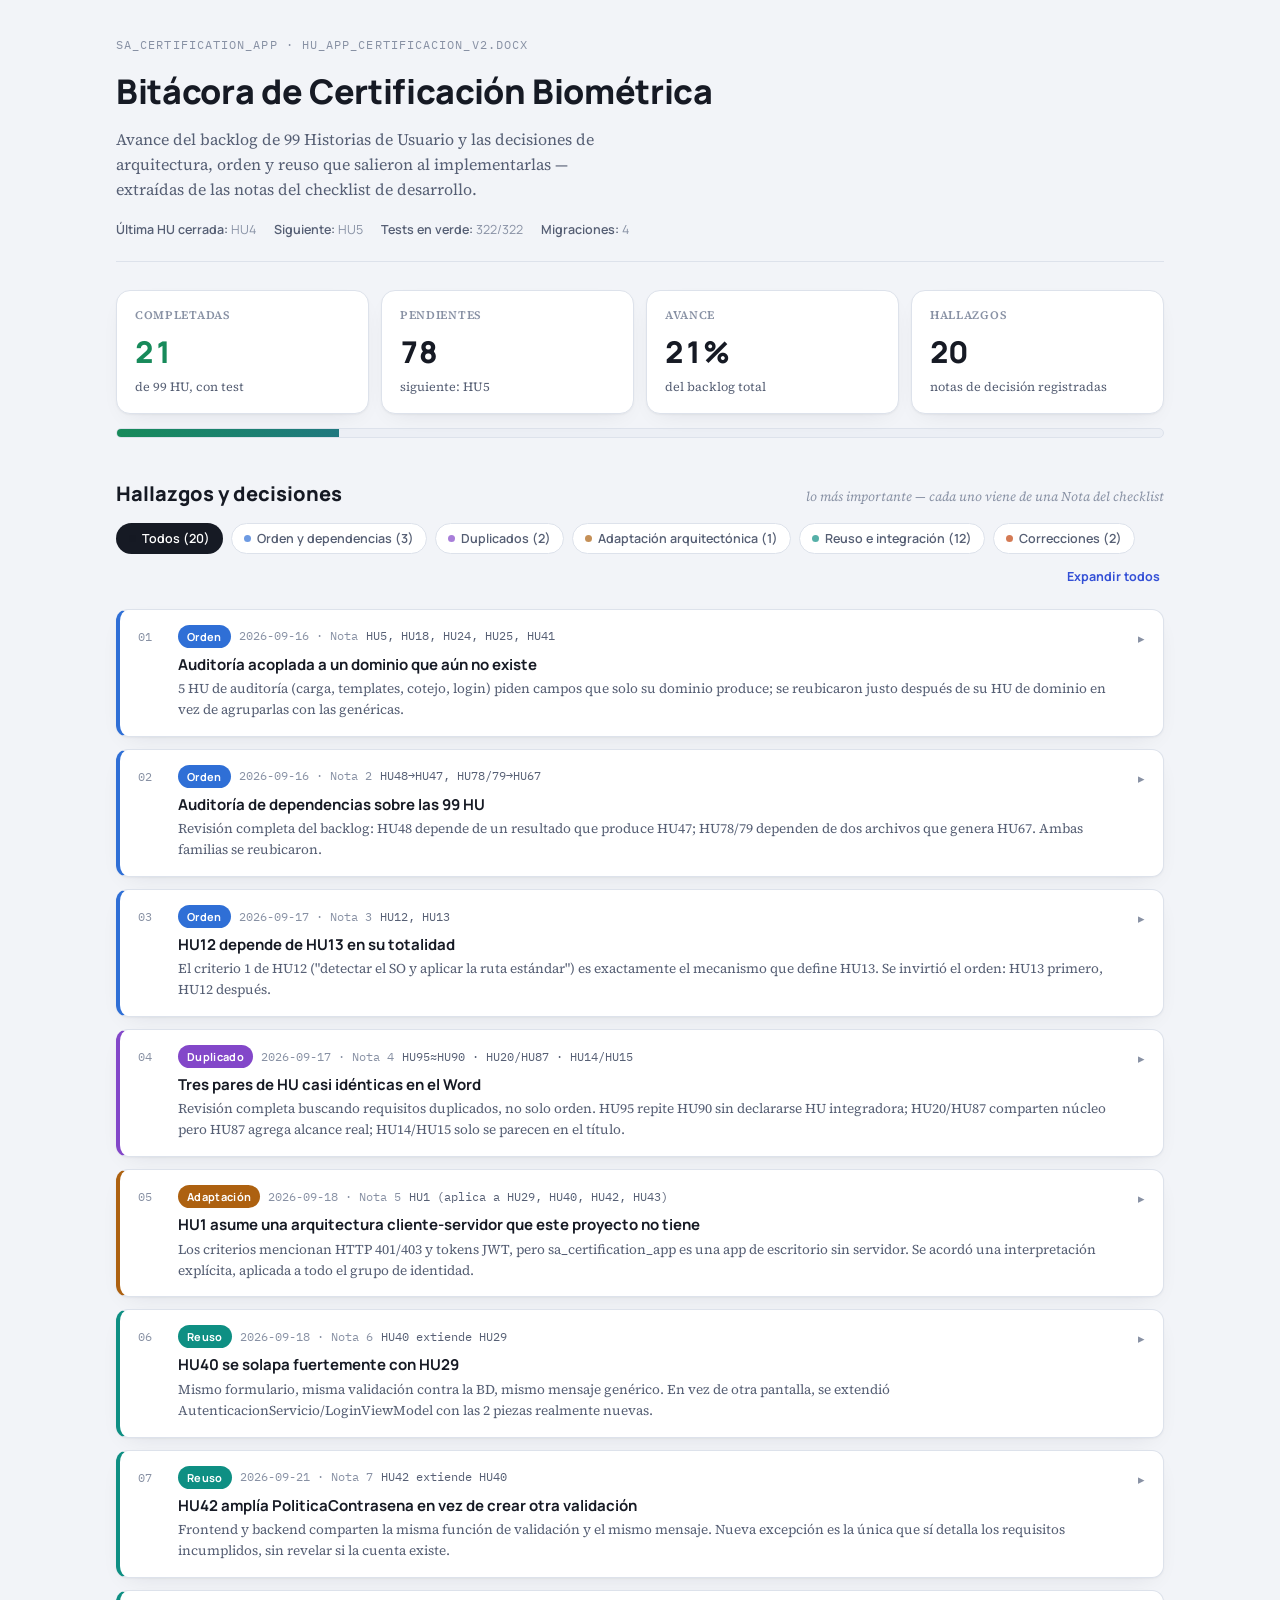
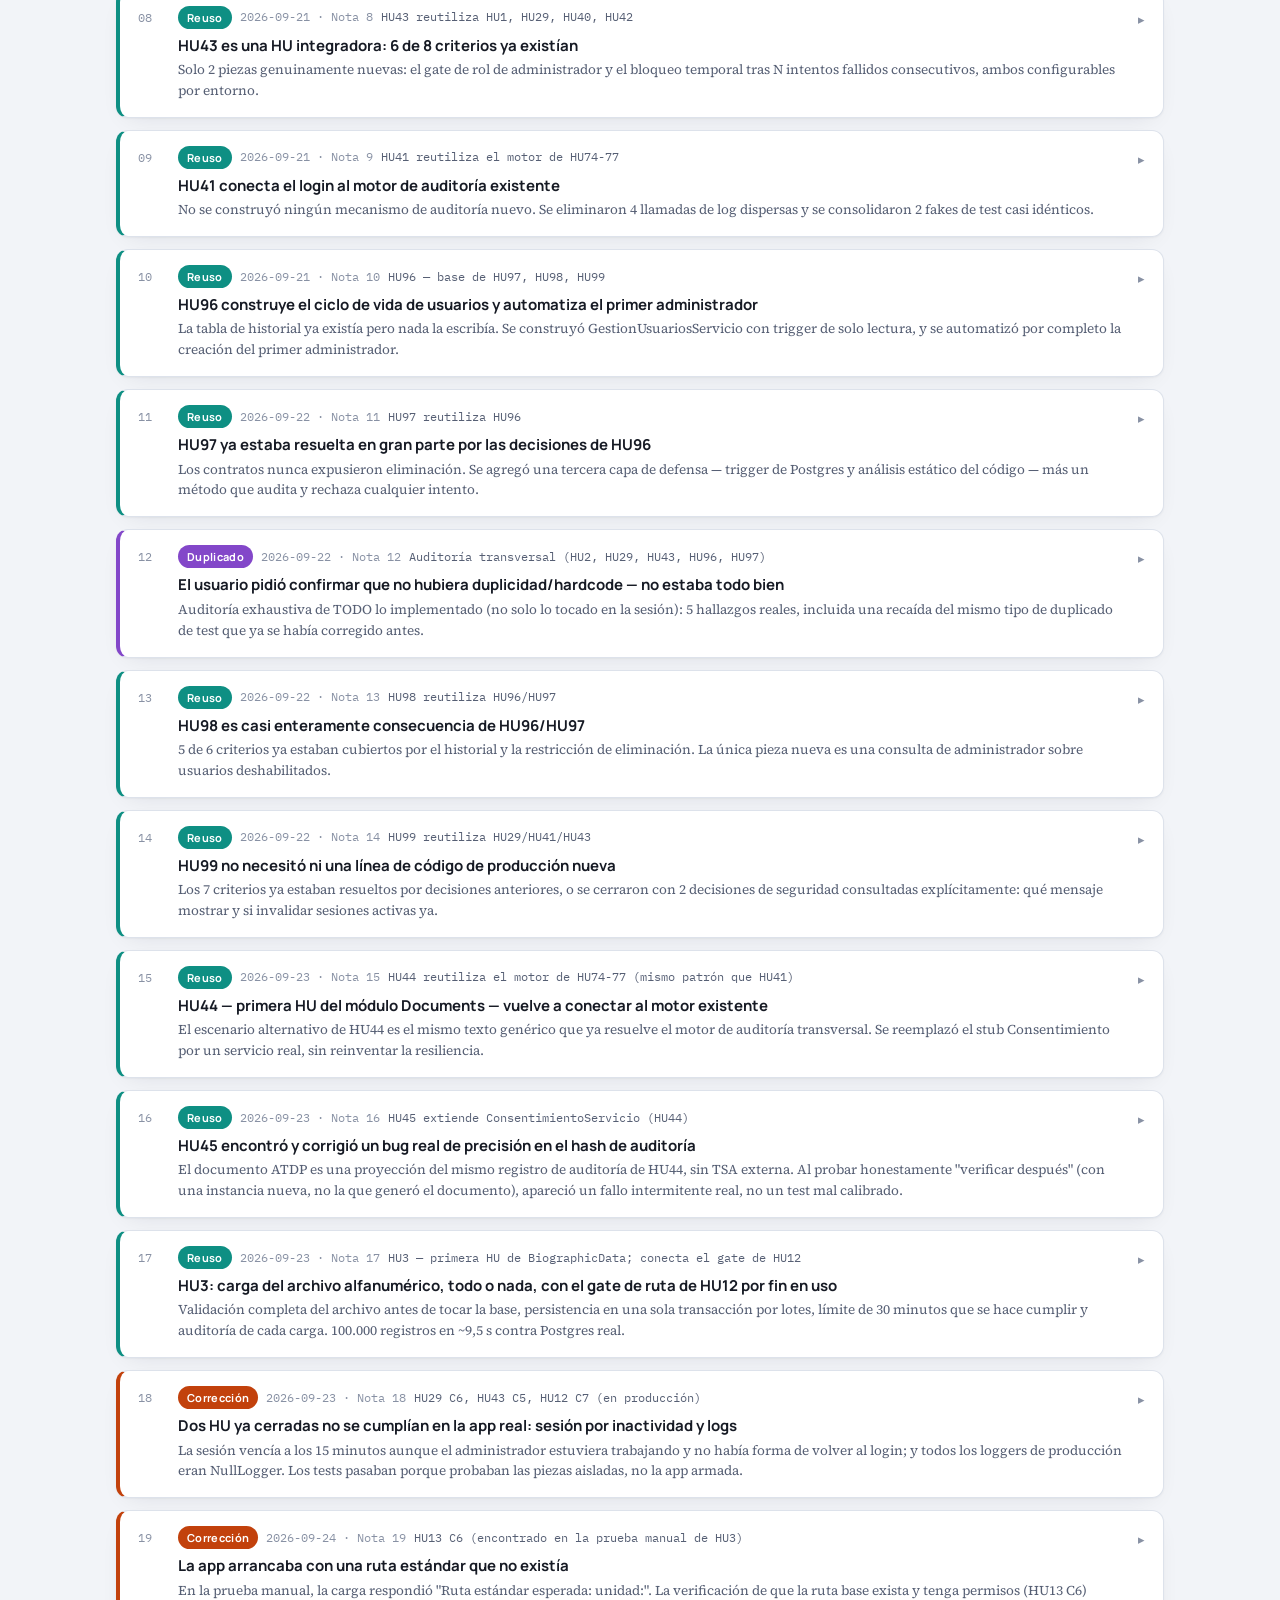
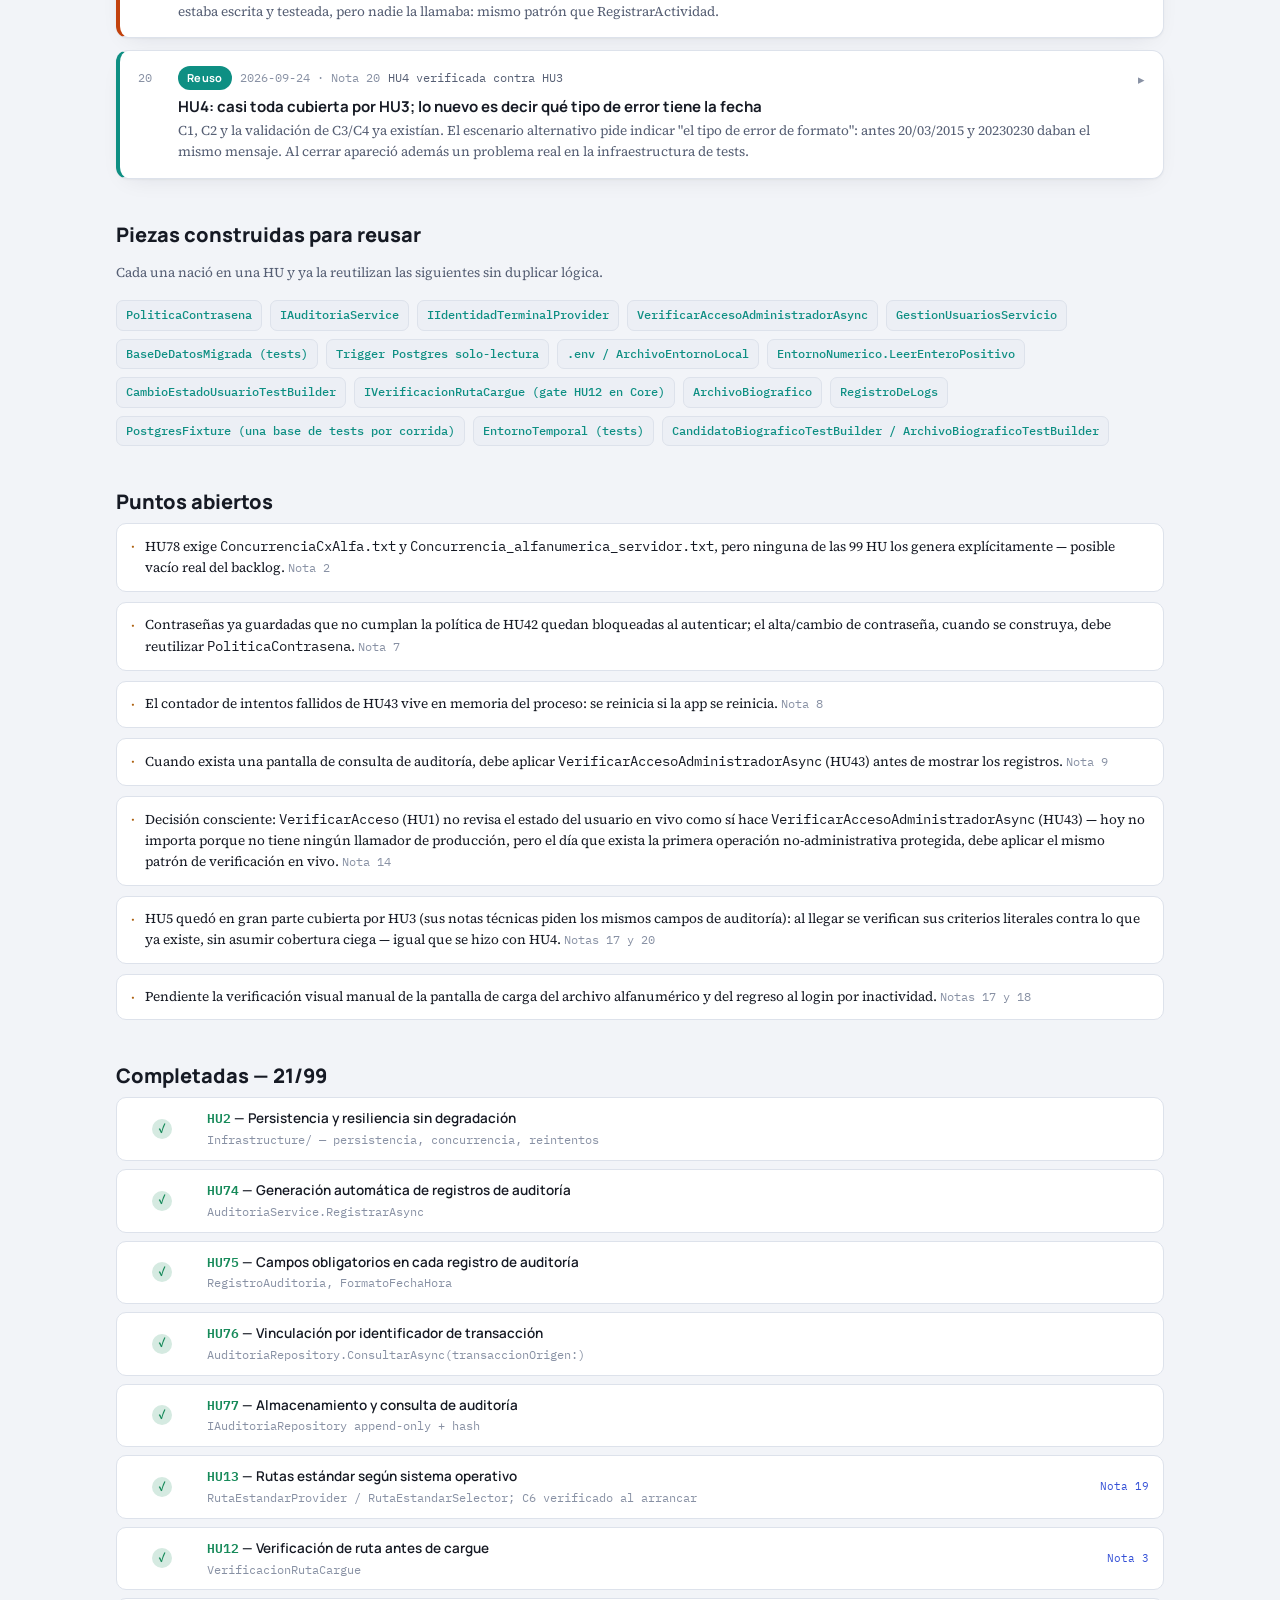
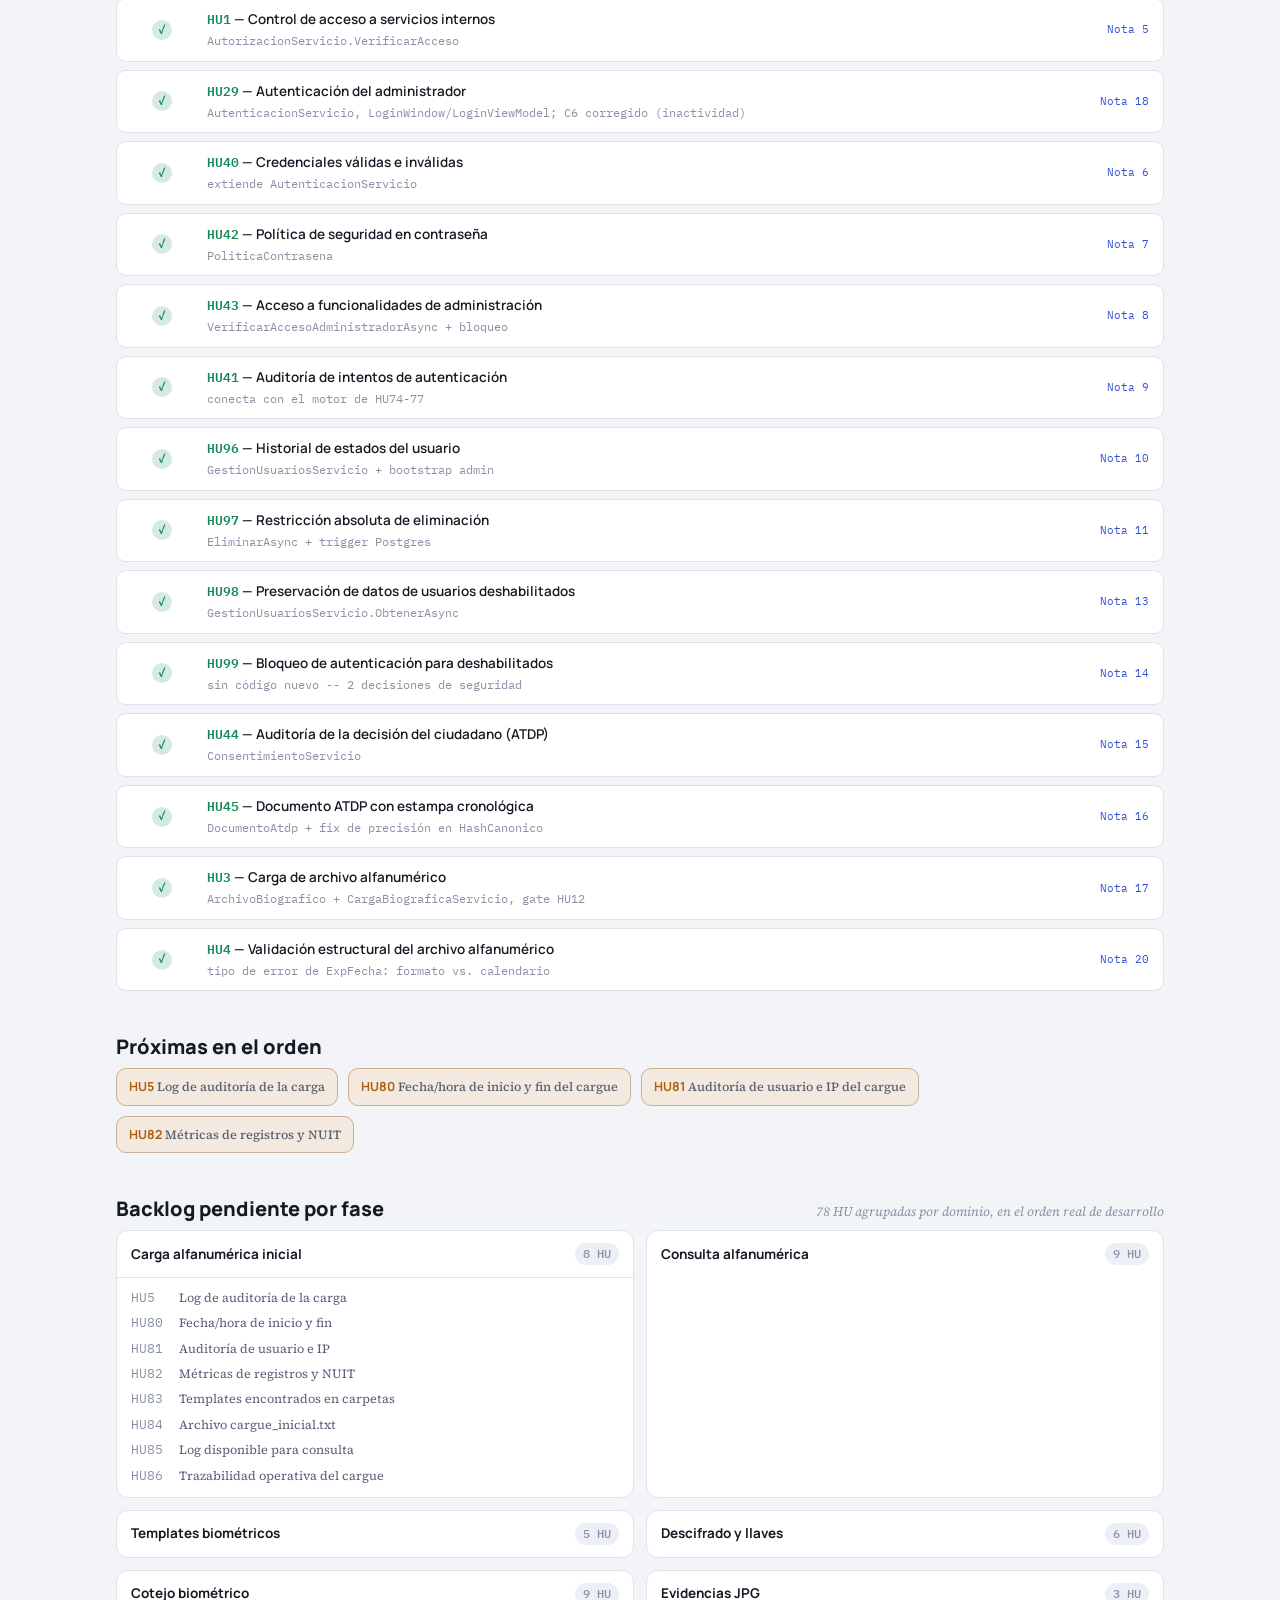
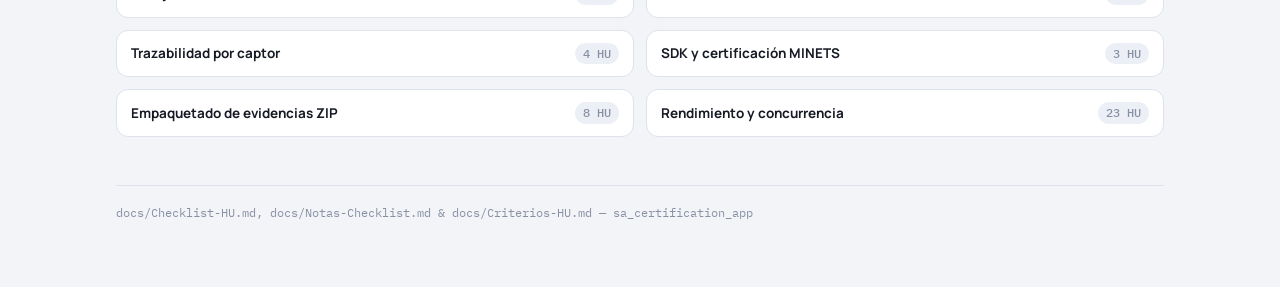
==== index.html @ 7c6e1507 "Feat: actualizar estadísticas y secciones de la Bitácora de Certificación con nuevos datos de avance" ====
<!doctype html>
<html lang="es">
<head>
<meta charset="utf-8">
<meta name="viewport" content="width=device-width, initial-scale=1">
<title>Bitácora de Certificación</title>
<link rel="preconnect" href="https://fonts.googleapis.com">
<link rel="preconnect" href="https://fonts.gstatic.com" crossorigin>
<link href="https://fonts.googleapis.com/css2?family=Manrope:wght@500;600;700;800&family=Source+Serif+4:opsz,wght@8..60,400;8..60,600&family=IBM+Plex+Mono:wght@400;500;600&display=swap" rel="stylesheet">
<link rel="stylesheet" href="styles.css">
</head>
<body>

<header class="top">
  <div class="eyebrow">sa_certification_app · HU_App_Certificacion_V2.docx</div>
  <h1>Bitácora de Certificación Biométrica</h1>
  <p class="lede">Avance del backlog de 99 Historias de Usuario y las decisiones de arquitectura, orden y reuso que salieron al implementarlas — extraídas de las notas del checklist de desarrollo.</p>
  <div class="meta-bar">
    <span><b>Última HU cerrada:</b> HU4</span>
    <span><b>Siguiente:</b> HU5</span>
    <span><b>Tests en verde:</b> 322/322</span>
    <span><b>Migraciones:</b> 4</span>
  </div>
</header>

<section aria-label="Resumen de avance">
  <div class="stats">
    <div class="stat accent">
      <div class="stat-label">Completadas</div>
      <div class="stat-value">21</div>
      <div class="stat-sub">de 99 HU, con test</div>
    </div>
    <div class="stat">
      <div class="stat-label">Pendientes</div>
      <div class="stat-value">78</div>
      <div class="stat-sub">siguiente: HU5</div>
    </div>
    <div class="stat">
      <div class="stat-label">Avance</div>
      <div class="stat-value">21%</div>
      <div class="stat-sub">del backlog total</div>
    </div>
    <div class="stat">
      <div class="stat-label">Hallazgos</div>
      <div class="stat-value">20</div>
      <div class="stat-sub">notas de decisión registradas</div>
    </div>
  </div>
  <div class="progress-track" role="img" aria-label="21 de 99 historias completadas">
    <div class="progress-fill" style="width: 21.2%"></div>
  </div>
</section>

<section aria-label="Hallazgos">
  <div class="section-head">
    <h2>Hallazgos y decisiones</h2>
    <span class="section-note">lo más importante — cada uno viene de una Nota del checklist</span>
  </div>

  <div class="toolbar" id="toolbar">
    <button class="chip" data-cat="all" data-active="true"><span class="dot" style="color:var(--ink)"></span>Todos (20)</button>
    <button class="chip" data-cat="orden"><span class="dot" style="color:var(--cat-orden)"></span>Orden y dependencias (3)</button>
    <button class="chip" data-cat="dup"><span class="dot" style="color:var(--cat-dup)"></span>Duplicados (2)</button>
    <button class="chip" data-cat="adapt"><span class="dot" style="color:var(--cat-adapt)"></span>Adaptación arquitectónica (1)</button>
    <button class="chip" data-cat="reuso"><span class="dot" style="color:var(--cat-reuso)"></span>Reuso e integración (12)</button>
    <button class="chip" data-cat="fix"><span class="dot" style="color:var(--cat-fix)"></span>Correcciones (2)</button>
    <button class="toolbar-btn" id="toggleAll">Expandir todos</button>
  </div>

  <div id="findings"></div>
</section>

<section aria-label="Piezas reutilizables">
  <div class="section-head"><h2>Piezas construidas para reusar</h2></div>
  <p class="section-note" style="font-style:normal; color:var(--ink-soft); font-family:var(--font-body); font-size:13.5px;">Cada una nació en una HU y ya la reutilizan las siguientes sin duplicar lógica.</p>
  <div class="reuse-strip">
    <span class="code">PoliticaContrasena</span>
    <span class="code">IAuditoriaService</span>
    <span class="code">IIdentidadTerminalProvider</span>
    <span class="code">VerificarAccesoAdministradorAsync</span>
    <span class="code">GestionUsuariosServicio</span>
    <span class="code">BaseDeDatosMigrada (tests)</span>
    <span class="code">Trigger Postgres solo-lectura</span>
    <span class="code">.env / ArchivoEntornoLocal</span>
    <span class="code">EntornoNumerico.LeerEnteroPositivo</span>
    <span class="code">CambioEstadoUsuarioTestBuilder</span>
    <span class="code">IVerificacionRutaCargue (gate HU12 en Core)</span>
    <span class="code">ArchivoBiografico</span>
    <span class="code">RegistroDeLogs</span>
    <span class="code">PostgresFixture (una base de tests por corrida)</span>
    <span class="code">EntornoTemporal (tests)</span>
    <span class="code">CandidatoBiograficoTestBuilder / ArchivoBiograficoTestBuilder</span>
  </div>
</section>

<section aria-label="Puntos abiertos">
  <div class="section-head"><h2>Puntos abiertos</h2></div>
  <div class="open-list">
    <div class="open-item"><span class="mark">·</span><div>HU78 exige <code class="mono">ConcurrenciaCxAlfa.txt</code> y <code class="mono">Concurrencia_alfanumerica_servidor.txt</code>, pero ninguna de las 99 HU los genera explícitamente — posible vacío real del backlog. <span class="src">Nota 2</span></div></div>
    <div class="open-item"><span class="mark">·</span><div>Contraseñas ya guardadas que no cumplan la política de HU42 quedan bloqueadas al autenticar; el alta/cambio de contraseña, cuando se construya, debe reutilizar <code class="mono">PoliticaContrasena</code>. <span class="src">Nota 7</span></div></div>
    <div class="open-item"><span class="mark">·</span><div>El contador de intentos fallidos de HU43 vive en memoria del proceso: se reinicia si la app se reinicia. <span class="src">Nota 8</span></div></div>
    <div class="open-item"><span class="mark">·</span><div>Cuando exista una pantalla de consulta de auditoría, debe aplicar <code class="mono">VerificarAccesoAdministradorAsync</code> (HU43) antes de mostrar los registros. <span class="src">Nota 9</span></div></div>
    <div class="open-item"><span class="mark">·</span><div>Decisión consciente: <code class="mono">VerificarAcceso</code> (HU1) no revisa el estado del usuario en vivo como sí hace <code class="mono">VerificarAccesoAdministradorAsync</code> (HU43) — hoy no importa porque no tiene ningún llamador de producción, pero el día que exista la primera operación no-administrativa protegida, debe aplicar el mismo patrón de verificación en vivo. <span class="src">Nota 14</span></div></div>
    <div class="open-item"><span class="mark">·</span><div>HU5 quedó en gran parte cubierta por HU3 (sus notas técnicas piden los mismos campos de auditoría): al llegar se verifican sus criterios literales contra lo que ya existe, sin asumir cobertura ciega — igual que se hizo con HU4. <span class="src">Notas 17 y 20</span></div></div>
    <div class="open-item"><span class="mark">·</span><div>Pendiente la verificación visual manual de la pantalla de carga del archivo alfanumérico y del regreso al login por inactividad. <span class="src">Notas 17 y 18</span></div></div>
  </div>
</section>

<section aria-label="Checklist completado">
  <div class="section-head"><h2>Completadas — 21/99</h2></div>
  <div class="done-list" id="doneList"></div>
</section>

<section aria-label="Próximas HU">
  <div class="section-head"><h2>Próximas en el orden</h2></div>
  <div class="nextup">
    <span class="pill">HU5 <span>Log de auditoría de la carga</span></span>
    <span class="pill">HU80 <span>Fecha/hora de inicio y fin del cargue</span></span>
    <span class="pill">HU81 <span>Auditoría de usuario e IP del cargue</span></span>
    <span class="pill">HU82 <span>Métricas de registros y NUIT</span></span>
  </div>
</section>

<section aria-label="Backlog pendiente por fase">
  <div class="section-head">
    <h2>Backlog pendiente por fase</h2>
    <span class="section-note">78 HU agrupadas por dominio, en el orden real de desarrollo</span>
  </div>
  <div class="backlog-grid" id="backlog"></div>
</section>

<footer>docs/Checklist-HU.md, docs/Notas-Checklist.md &amp; docs/Criterios-HU.md — sa_certification_app</footer>

<script src="app.js"></script>
</body>
</html>
---- styles.css ----
:root {
  --bg: #f2f4f8;
  --surface: #ffffff;
  --surface-2: #eceff5;
  --border: #dde2eb;
  --ink: #161a24;
  --ink-soft: #565f74;
  --ink-faint: #8891a4;
  --accent: #3450d6;
  --success: #178a5a;
  --warn: #ad6110;
  --cat-orden: #2f6fd6;
  --cat-dup: #8347c9;
  --cat-adapt: #ad6110;
  --cat-reuso: #0e8f83;
  --cat-fix: #c2410c;
  --shadow: 0 1px 2px rgba(20, 24, 38, 0.04), 0 8px 24px -12px rgba(20, 24, 38, 0.12);
  --font-display: "Manrope", system-ui, sans-serif;
  --font-body: "Source Serif 4", Georgia, serif;
  --font-mono: "IBM Plex Mono", ui-monospace, "Cascadia Mono", monospace;
}

@media (prefers-color-scheme: dark) {
  :root:not([data-theme="light"]) {
    --bg: #12151d;
    --surface: #181c27;
    --surface-2: #1f2432;
    --border: #2b3142;
    --ink: #eaecf4;
    --ink-soft: #a7afc4;
    --ink-faint: #707a92;
    --accent: #8299ff;
    --success: #3fcf8e;
    --warn: #eaa855;
    --cat-orden: #7ea3ff;
    --cat-dup: #bd94f2;
    --cat-adapt: #eaa855;
    --cat-reuso: #3fd0c4;
    --cat-fix: #fb923c;
    --shadow: 0 1px 2px rgba(0, 0, 0, 0.3), 0 8px 28px -12px rgba(0, 0, 0, 0.55);
  }
}

:root[data-theme="dark"] {
  --bg: #12151d;
  --surface: #181c27;
  --surface-2: #1f2432;
  --border: #2b3142;
  --ink: #eaecf4;
  --ink-soft: #a7afc4;
  --ink-faint: #707a92;
  --accent: #8299ff;
  --success: #3fcf8e;
  --warn: #eaa855;
  --cat-orden: #7ea3ff;
  --cat-dup: #bd94f2;
  --cat-adapt: #eaa855;
  --cat-reuso: #3fd0c4;
  --cat-fix: #fb923c;
  --shadow: 0 1px 2px rgba(0, 0, 0, 0.3), 0 8px 28px -12px rgba(0, 0, 0, 0.55);
}

* { box-sizing: border-box; }
body {
  background: var(--bg);
  color: var(--ink);
  font-family: var(--font-body);
  font-size: 15px;
  line-height: 1.55;
  padding: 0 16px 64px;
  max-width: 1080px;
  margin: 0 auto;
}
h1, h2, h3, .stat-value, .chip, button, .badge, .code, .pill, .toolbar, .meta-bar {
  font-family: var(--font-display);
}
code, .code, .mono { font-family: var(--font-mono); }
h1, h2, h3 { text-wrap: balance; margin: 0; }
a { color: var(--accent); }
::selection { background: color-mix(in srgb, var(--accent) 30%, transparent); }

/* ---------- Header ---------- */
header.top {
  padding: 36px 0 22px;
  border-bottom: 1px solid var(--border);
  margin-bottom: 28px;
}
.eyebrow {
  font-family: var(--font-mono);
  font-size: 12px;
  letter-spacing: 0.09em;
  text-transform: uppercase;
  color: var(--ink-faint);
  margin-bottom: 10px;
}
h1 {
  font-size: clamp(26px, 4.5vw, 34px);
  font-weight: 800;
  letter-spacing: -0.01em;
}
.lede {
  font-family: var(--font-body);
  color: var(--ink-soft);
  font-size: 16px;
  max-width: 62ch;
  margin-top: 10px;
}
.meta-bar {
  display: flex;
  flex-wrap: wrap;
  gap: 6px 18px;
  margin-top: 18px;
  font-size: 12.5px;
  color: var(--ink-faint);
}
.meta-bar b { color: var(--ink-soft); font-weight: 600; }

/* ---------- Stat tiles ---------- */
.stats {
  display: grid;
  grid-template-columns: repeat(4, 1fr);
  gap: 12px;
  margin-bottom: 14px;
}
.stat {
  background: var(--surface);
  border: 1px solid var(--border);
  border-radius: 14px;
  padding: 16px 18px;
  box-shadow: var(--shadow);
}
.stat-label {
  font-size: 11.5px;
  letter-spacing: 0.06em;
  text-transform: uppercase;
  color: var(--ink-faint);
  font-weight: 600;
}
.stat-value {
  font-size: 30px;
  font-weight: 800;
  margin-top: 4px;
  font-variant-numeric: tabular-nums;
}
.stat-sub { font-size: 12.5px; color: var(--ink-soft); margin-top: 2px; }
.stat.accent .stat-value { color: var(--success); }

.progress-track {
  display: flex;
  height: 10px;
  border-radius: 999px;
  overflow: hidden;
  background: var(--surface-2);
  border: 1px solid var(--border);
  margin: 4px 0 34px;
}
.progress-fill {
  background: linear-gradient(90deg, var(--success), color-mix(in srgb, var(--success) 70%, var(--accent)));
  height: 100%;
}

/* ---------- Section headers ---------- */
section { margin-bottom: 40px; }
.section-head {
  display: flex;
  align-items: baseline;
  justify-content: space-between;
  gap: 12px;
  flex-wrap: wrap;
  margin-bottom: 6px;
}
h2 { font-size: 20px; font-weight: 800; }
.section-note { color: var(--ink-faint); font-size: 13px; font-family: var(--font-body); font-style: italic; }

/* ---------- Findings ---------- */
.toolbar {
  display: flex;
  flex-wrap: wrap;
  gap: 8px;
  margin: 14px 0 18px;
  align-items: center;
}
.chip {
  border: 1px solid var(--border);
  background: var(--surface);
  color: var(--ink-soft);
  font-size: 12.5px;
  font-weight: 600;
  padding: 6px 12px;
  border-radius: 999px;
  cursor: pointer;
  display: inline-flex;
  align-items: center;
  gap: 6px;
  transition: background 0.12s, color 0.12s, border-color 0.12s;
}
.chip .dot { width: 7px; height: 7px; border-radius: 50%; background: currentColor; opacity: 0.7; }
.chip[data-active="true"] {
  color: var(--surface);
  border-color: transparent;
}
.chip[data-cat="orden"][data-active="true"] { background: var(--cat-orden); }
.chip[data-cat="dup"][data-active="true"] { background: var(--cat-dup); }
.chip[data-cat="adapt"][data-active="true"] { background: var(--cat-adapt); }
.chip[data-cat="reuso"][data-active="true"] { background: var(--cat-reuso); }
.chip[data-cat="fix"][data-active="true"] { background: var(--cat-fix); }
.chip[data-cat="all"][data-active="true"] { background: var(--ink); }
.toolbar-btn {
  margin-left: auto;
  border: none;
  background: none;
  color: var(--accent);
  font-size: 12.5px;
  font-weight: 700;
  cursor: pointer;
  padding: 6px 4px;
}

.finding {
  background: var(--surface);
  border: 1px solid var(--border);
  border-left: 4px solid var(--cat-orden);
  border-radius: 12px;
  box-shadow: var(--shadow);
  margin-bottom: 12px;
  overflow: hidden;
}
.finding[data-cat="dup"] { border-left-color: var(--cat-dup); }
.finding[data-cat="adapt"] { border-left-color: var(--cat-adapt); }
.finding[data-cat="reuso"] { border-left-color: var(--cat-reuso); }
.finding[data-cat="fix"] { border-left-color: var(--cat-fix); }
.finding[hidden] { display: none !important; }

.finding summary {
  list-style: none;
  cursor: pointer;
  padding: 15px 18px;
  display: flex;
  gap: 14px;
  align-items: flex-start;
}
.finding summary::-webkit-details-marker { display: none; }
.finding-num {
  font-family: var(--font-mono);
  font-size: 12px;
  color: var(--ink-faint);
  padding-top: 3px;
  min-width: 26px;
}
.finding-head { flex: 1; min-width: 0; }
.finding-top-row {
  display: flex;
  flex-wrap: wrap;
  gap: 8px;
  align-items: center;
  margin-bottom: 5px;
}
.badge {
  font-size: 11px;
  font-weight: 700;
  letter-spacing: 0.03em;
  padding: 3px 9px;
  border-radius: 999px;
  color: var(--surface);
}
.badge.orden { background: var(--cat-orden); }
.badge.dup { background: var(--cat-dup); }
.badge.adapt { background: var(--cat-adapt); }
.badge.reuso { background: var(--cat-reuso); }
.badge.fix { background: var(--cat-fix); }
.finding-date { font-family: var(--font-mono); font-size: 11.5px; color: var(--ink-faint); }
.finding-hus { font-family: var(--font-mono); font-size: 11.5px; color: var(--ink-soft); }
.finding-title { font-family: var(--font-display); font-weight: 700; font-size: 15px; }
.finding-takeaway { color: var(--ink-soft); font-size: 13.5px; margin-top: 3px; font-family: var(--font-body); }
.finding-chevron {
  font-family: var(--font-mono);
  color: var(--ink-faint);
  font-size: 13px;
  padding-top: 4px;
  transition: transform 0.15s;
}
details[open] .finding-chevron { transform: rotate(90deg); }
.finding-body {
  padding: 0 18px 18px 58px;
  color: var(--ink);
  font-size: 14px;
}
.finding-body p { margin: 0 0 10px; }
.finding-body p:last-child { margin-bottom: 0; }
.finding-body .callout {
  background: var(--surface-2);
  border-radius: 8px;
  padding: 10px 12px;
  font-size: 13px;
  color: var(--ink-soft);
}

/* ---------- Reusable pieces strip ---------- */
.reuse-strip {
  display: flex;
  flex-wrap: wrap;
  gap: 8px;
  margin-top: 16px;
}
.reuse-strip .code {
  font-size: 12px;
  background: var(--surface-2);
  border: 1px solid var(--border);
  border-radius: 7px;
  padding: 5px 9px;
  color: var(--cat-reuso);
  font-weight: 500;
}

/* ---------- Open questions ---------- */
.open-list { display: grid; gap: 10px; }
.open-item {
  display: flex;
  gap: 10px;
  background: var(--surface);
  border: 1px solid var(--border);
  border-radius: 10px;
  padding: 12px 14px;
  font-size: 13.5px;
}
.open-item .mark { color: var(--warn); font-weight: 800; font-family: var(--font-display); }
.open-item .src { color: var(--ink-faint); font-family: var(--font-mono); font-size: 11.5px; }

/* ---------- Checklist: completed ---------- */
.done-list { display: grid; gap: 8px; }
.done-row {
  display: grid;
  grid-template-columns: 62px 1fr auto;
  gap: 14px;
  align-items: center;
  background: var(--surface);
  border: 1px solid var(--border);
  border-radius: 10px;
  padding: 10px 14px;
}
.done-row .hu-code {
  font-family: var(--font-mono);
  font-weight: 600;
  font-size: 13px;
  color: var(--success);
}
.done-row .hu-title { font-size: 13.5px; font-family: var(--font-display); font-weight: 600; }
.done-row .hu-impl { font-size: 12px; color: var(--ink-faint); font-family: var(--font-mono); margin-top: 2px; }
.done-row .hu-nota {
  font-size: 11px;
  color: var(--accent);
  font-family: var(--font-mono);
  white-space: nowrap;
}
.check-icon {
  width: 20px; height: 20px; border-radius: 50%;
  background: color-mix(in srgb, var(--success) 18%, var(--surface));
  color: var(--success);
  display: flex; align-items: center; justify-content: center;
  font-size: 12px; font-weight: 800;
  justify-self: center;
}

/* ---------- Next up ---------- */
.nextup {
  display: flex;
  gap: 10px;
  flex-wrap: wrap;
}
.nextup .pill {
  background: color-mix(in srgb, var(--warn) 14%, var(--surface));
  border: 1px solid color-mix(in srgb, var(--warn) 40%, var(--border));
  color: var(--warn);
  border-radius: 10px;
  padding: 8px 12px;
  font-size: 12.5px;
  font-weight: 700;
}
.nextup .pill span { color: var(--ink-soft); font-weight: 500; font-family: var(--font-body); }

/* ---------- Backlog groups ---------- */
.backlog-grid {
  display: grid;
  grid-template-columns: repeat(2, 1fr);
  gap: 12px;
}
.phase {
  background: var(--surface);
  border: 1px solid var(--border);
  border-radius: 12px;
  overflow: hidden;
}
.phase summary {
  list-style: none;
  cursor: pointer;
  padding: 12px 14px;
  display: flex;
  justify-content: space-between;
  align-items: center;
  gap: 8px;
  font-family: var(--font-display);
  font-weight: 700;
  font-size: 13.5px;
}
.phase summary::-webkit-details-marker { display: none; }
.phase summary .count {
  font-family: var(--font-mono);
  font-weight: 500;
  font-size: 11.5px;
  color: var(--ink-faint);
  background: var(--surface-2);
  padding: 2px 8px;
  border-radius: 999px;
}
.phase-items {
  border-top: 1px solid var(--border);
  padding: 10px 14px 12px;
  display: grid;
  gap: 6px;
}
.phase-item {
  display: flex;
  gap: 8px;
  font-size: 12.5px;
  color: var(--ink-soft);
}
.phase-item .hu-code { font-family: var(--font-mono); color: var(--ink-faint); min-width: 40px; }

footer {
  margin-top: 48px;
  padding-top: 18px;
  border-top: 1px solid var(--border);
  color: var(--ink-faint);
  font-size: 12px;
  font-family: var(--font-mono);
}

@media (max-width: 720px) {
  .stats { grid-template-columns: repeat(2, 1fr); }
  .backlog-grid { grid-template-columns: 1fr; }
  .done-row { grid-template-columns: 46px 1fr; }
  .done-row .hu-nota { display: none; }
  .finding-body { padding-left: 18px; }
}
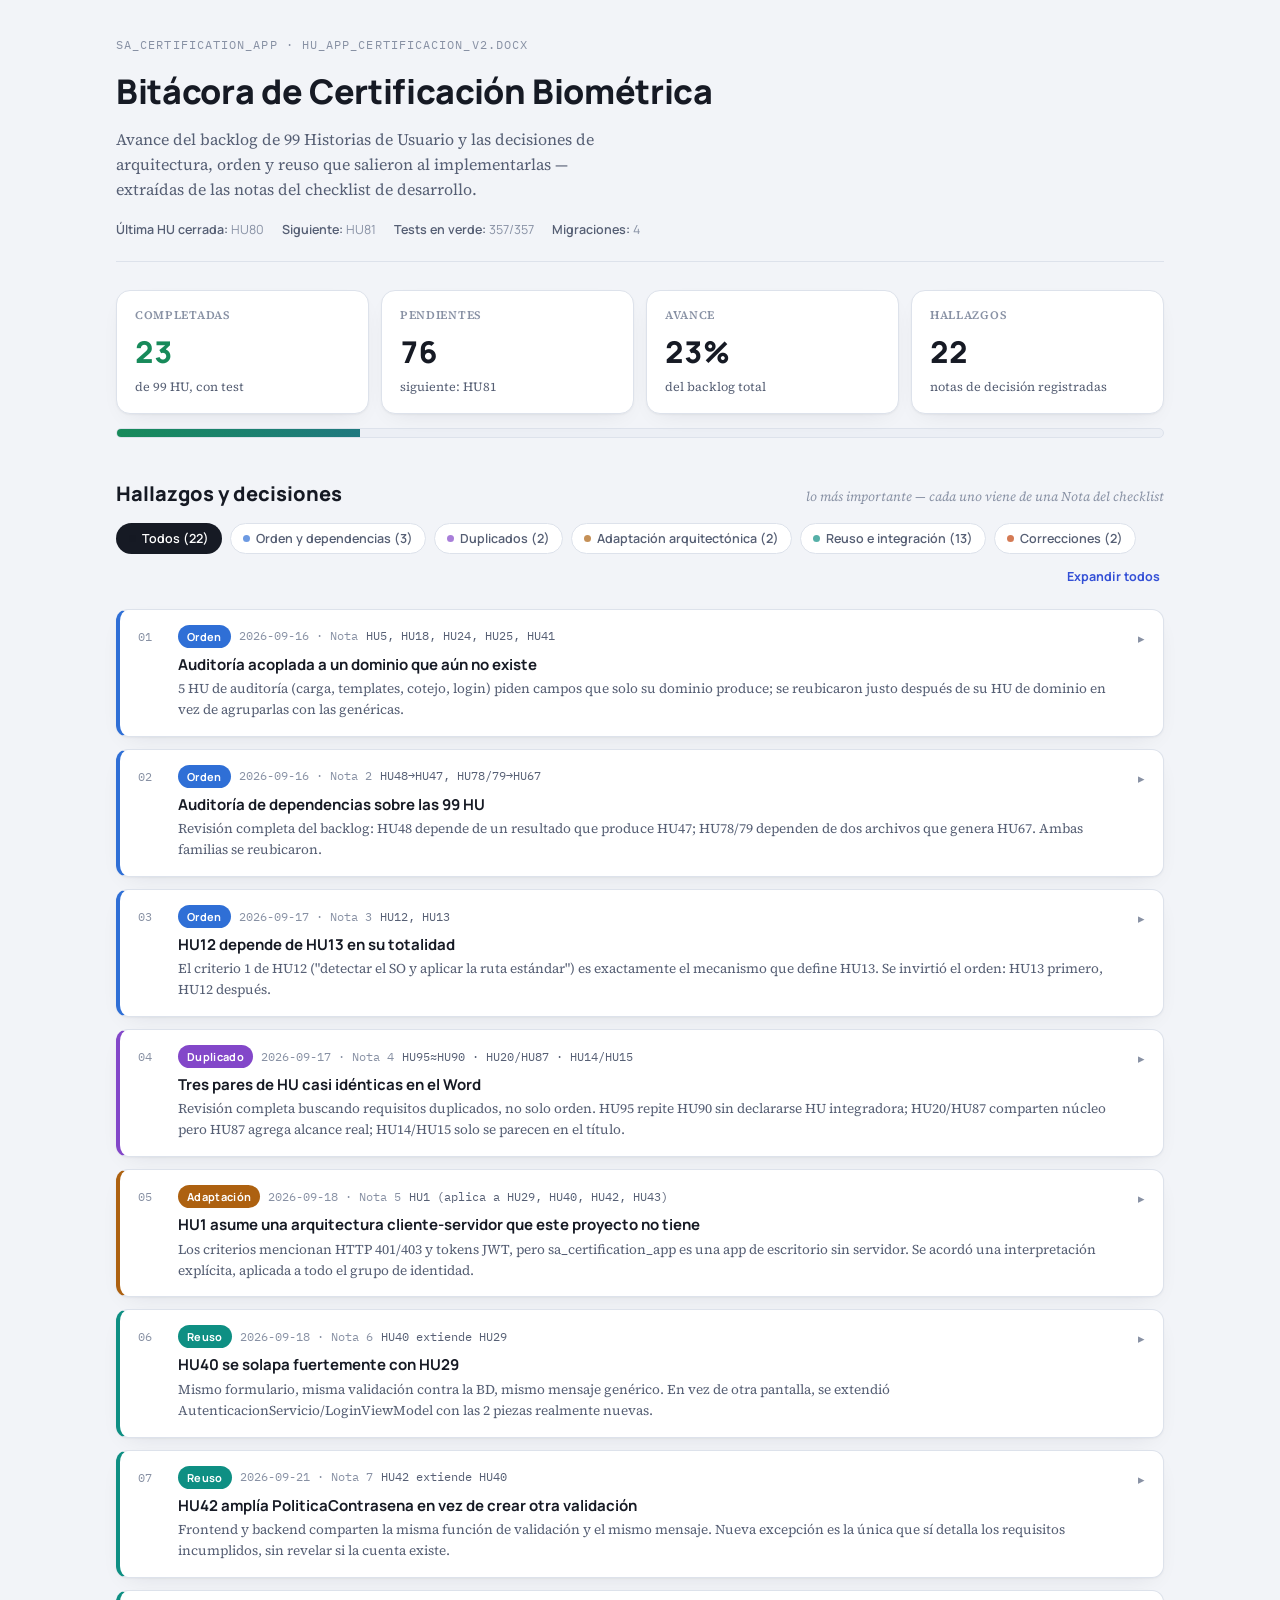
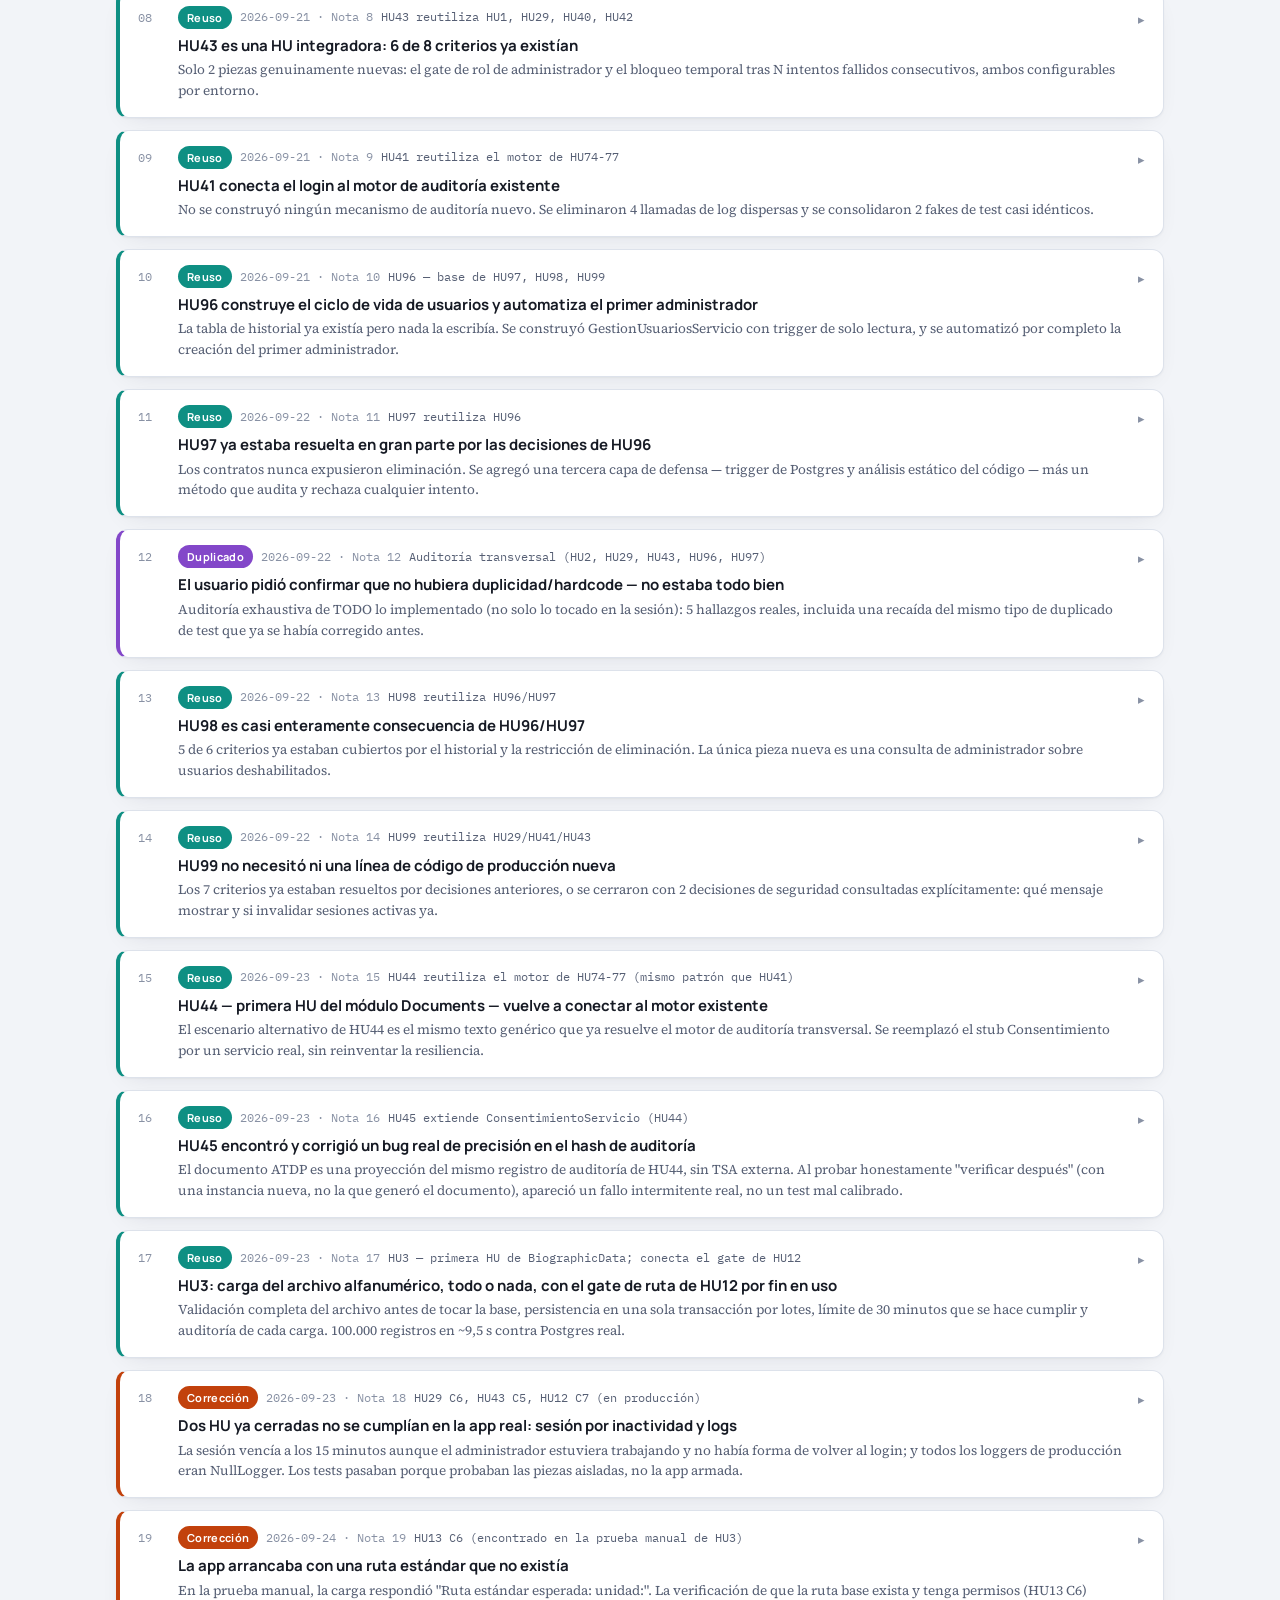
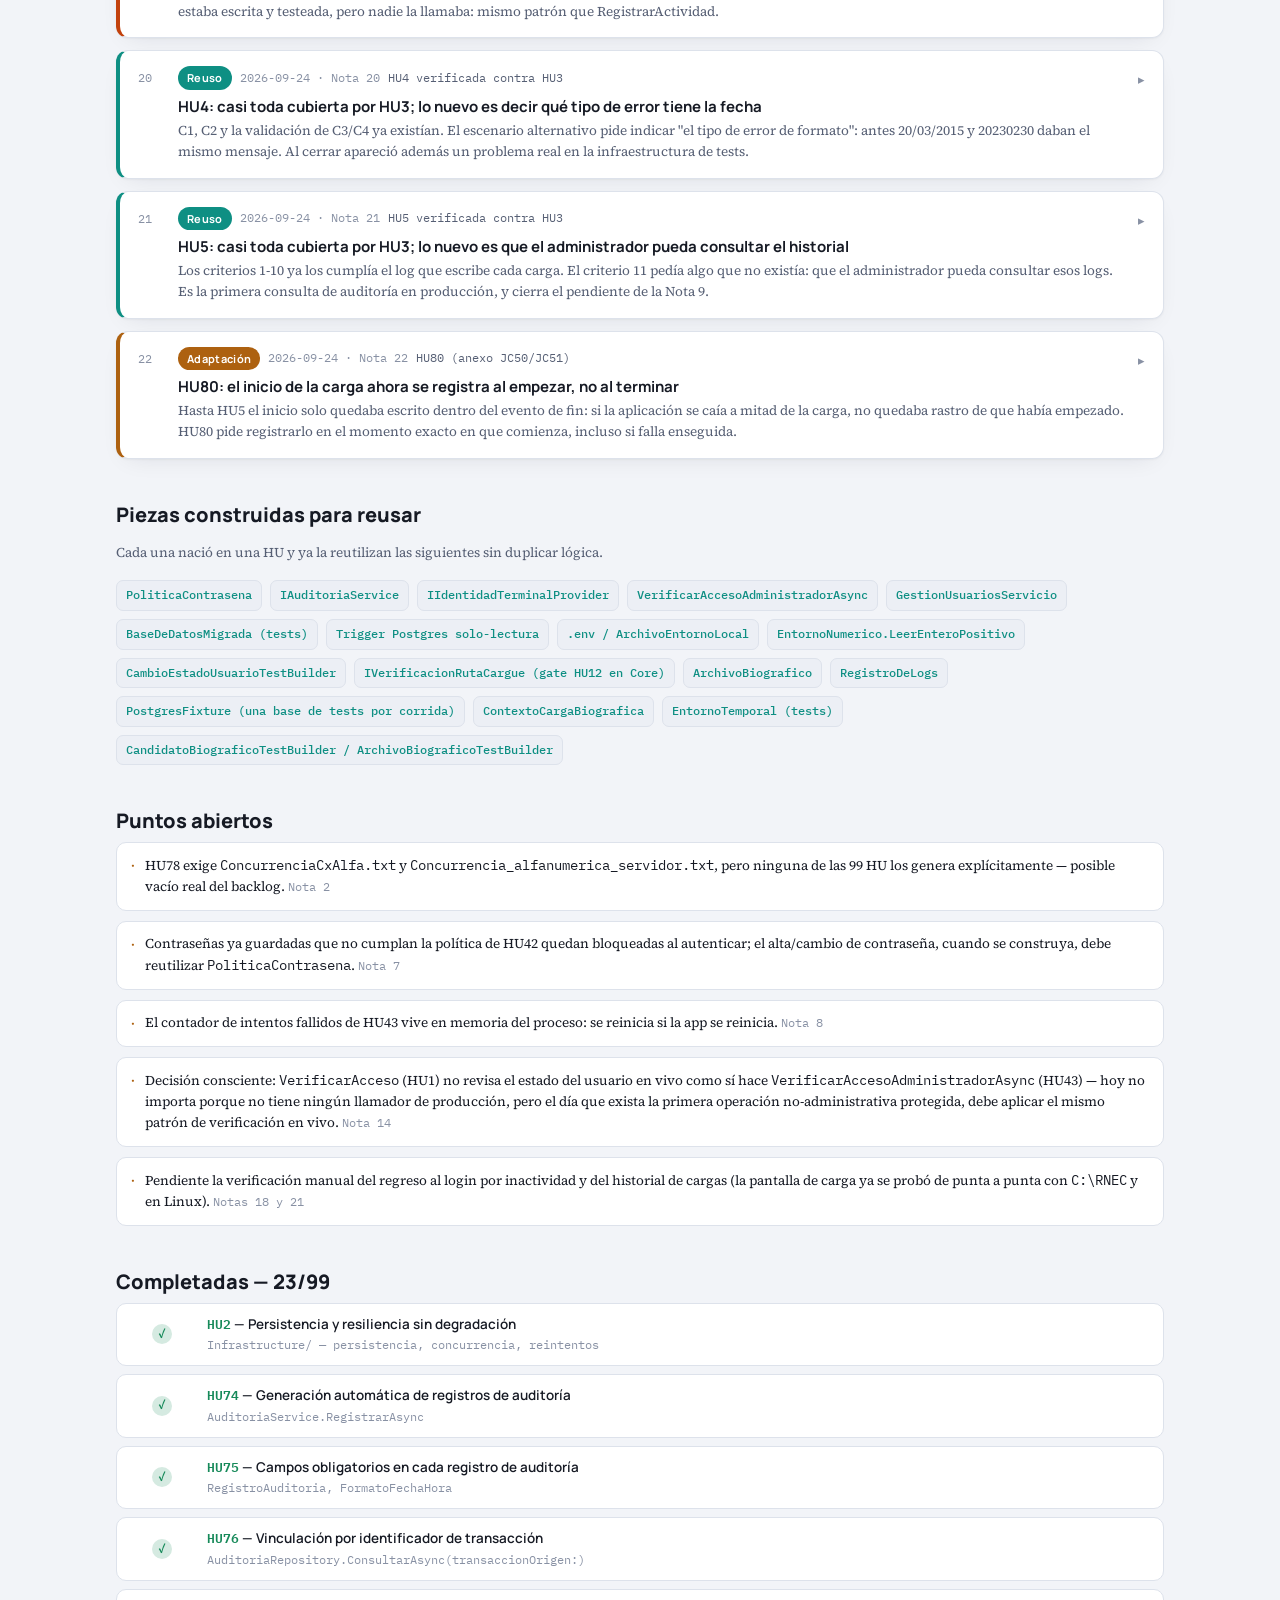
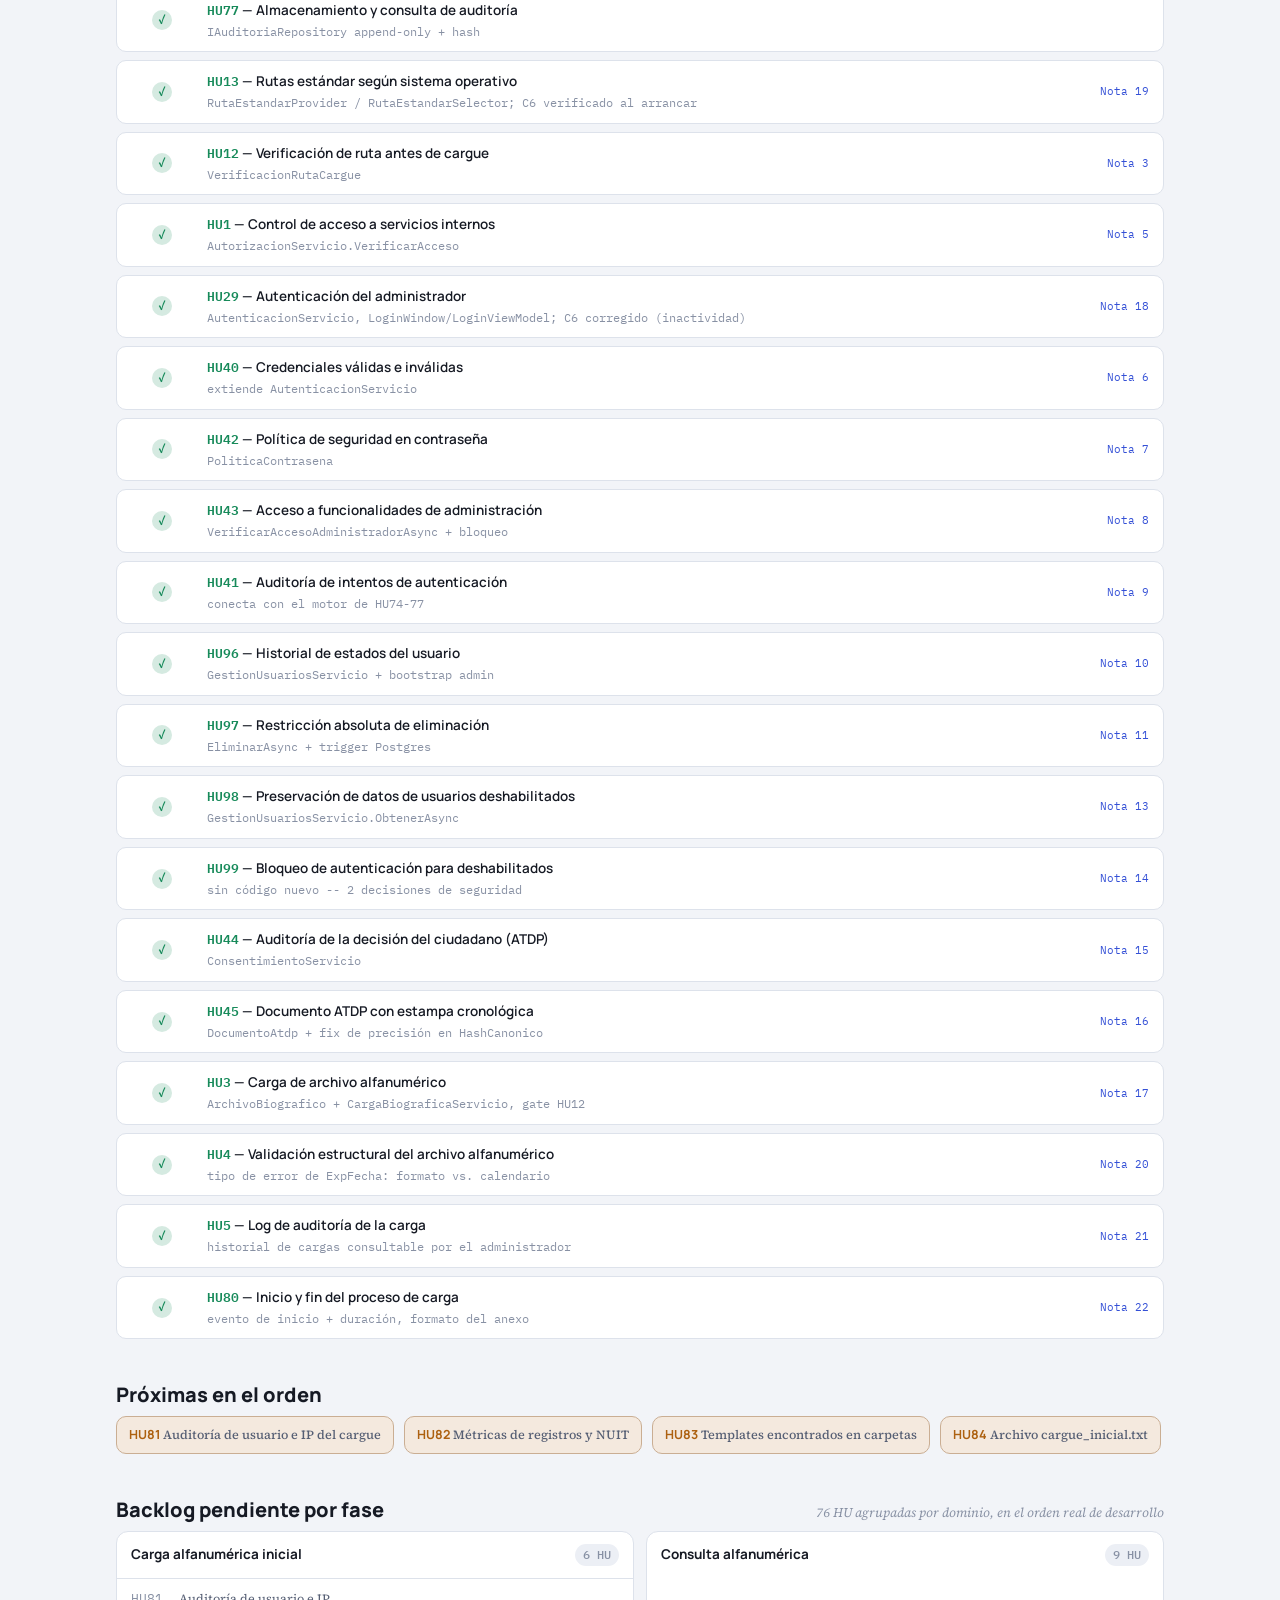
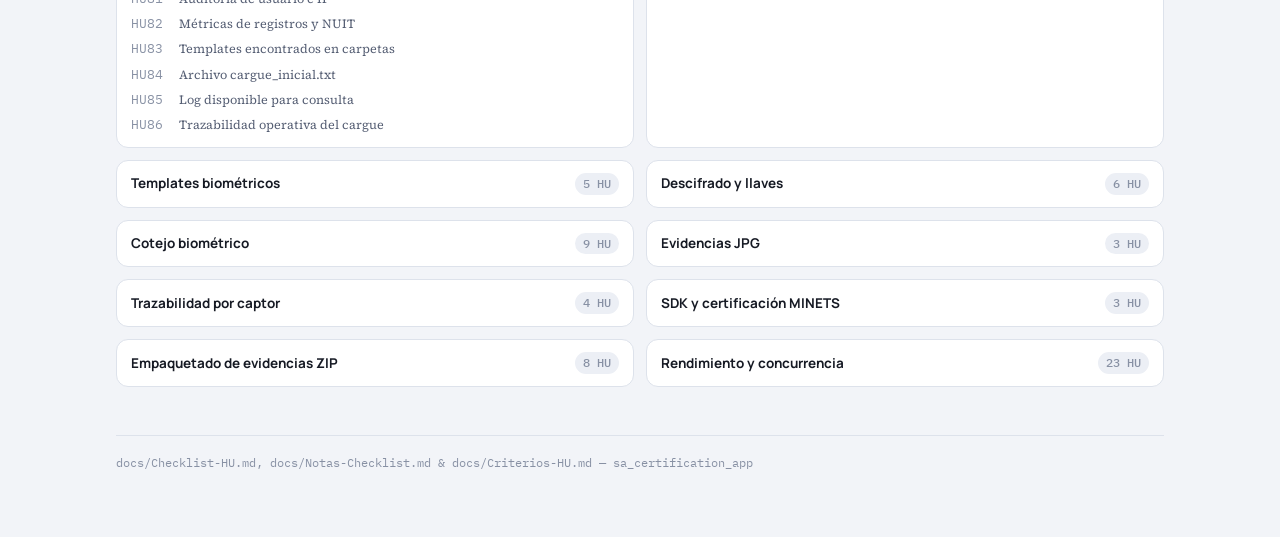
==== commit ad434997: "Feat: actualizar estadísticas y secciones de la Bitácora de Certificación con nuevos datos de avance" ====
--- a/index.html
+++ b/index.html
@@ -16,9 +16,9 @@
   <h1>Bitácora de Certificación Biométrica</h1>
   <p class="lede">Avance del backlog de 99 Historias de Usuario y las decisiones de arquitectura, orden y reuso que salieron al implementarlas — extraídas de las notas del checklist de desarrollo.</p>
   <div class="meta-bar">
-    <span><b>Última HU cerrada:</b> HU4</span>
-    <span><b>Siguiente:</b> HU5</span>
-    <span><b>Tests en verde:</b> 322/322</span>
+    <span><b>Última HU cerrada:</b> HU80</span>
+    <span><b>Siguiente:</b> HU81</span>
+    <span><b>Tests en verde:</b> 357/357</span>
     <span><b>Migraciones:</b> 4</span>
   </div>
 </header>
@@ -27,27 +27,27 @@
   <div class="stats">
     <div class="stat accent">
       <div class="stat-label">Completadas</div>
-      <div class="stat-value">21</div>
+      <div class="stat-value">23</div>
       <div class="stat-sub">de 99 HU, con test</div>
     </div>
     <div class="stat">
       <div class="stat-label">Pendientes</div>
-      <div class="stat-value">78</div>
-      <div class="stat-sub">siguiente: HU5</div>
+      <div class="stat-value">76</div>
+      <div class="stat-sub">siguiente: HU81</div>
     </div>
     <div class="stat">
       <div class="stat-label">Avance</div>
-      <div class="stat-value">21%</div>
+      <div class="stat-value">23%</div>
       <div class="stat-sub">del backlog total</div>
     </div>
     <div class="stat">
       <div class="stat-label">Hallazgos</div>
-      <div class="stat-value">20</div>
+      <div class="stat-value">22</div>
       <div class="stat-sub">notas de decisión registradas</div>
     </div>
   </div>
-  <div class="progress-track" role="img" aria-label="21 de 99 historias completadas">
-    <div class="progress-fill" style="width: 21.2%"></div>
+  <div class="progress-track" role="img" aria-label="23 de 99 historias completadas">
+    <div class="progress-fill" style="width: 23.2%"></div>
   </div>
 </section>
 
@@ -58,11 +58,11 @@
   </div>
 
   <div class="toolbar" id="toolbar">
-    <button class="chip" data-cat="all" data-active="true"><span class="dot" style="color:var(--ink)"></span>Todos (20)</button>
+    <button class="chip" data-cat="all" data-active="true"><span class="dot" style="color:var(--ink)"></span>Todos (22)</button>
     <button class="chip" data-cat="orden"><span class="dot" style="color:var(--cat-orden)"></span>Orden y dependencias (3)</button>
     <button class="chip" data-cat="dup"><span class="dot" style="color:var(--cat-dup)"></span>Duplicados (2)</button>
-    <button class="chip" data-cat="adapt"><span class="dot" style="color:var(--cat-adapt)"></span>Adaptación arquitectónica (1)</button>
-    <button class="chip" data-cat="reuso"><span class="dot" style="color:var(--cat-reuso)"></span>Reuso e integración (12)</button>
+    <button class="chip" data-cat="adapt"><span class="dot" style="color:var(--cat-adapt)"></span>Adaptación arquitectónica (2)</button>
+    <button class="chip" data-cat="reuso"><span class="dot" style="color:var(--cat-reuso)"></span>Reuso e integración (13)</button>
     <button class="chip" data-cat="fix"><span class="dot" style="color:var(--cat-fix)"></span>Correcciones (2)</button>
     <button class="toolbar-btn" id="toggleAll">Expandir todos</button>
   </div>
@@ -88,6 +88,7 @@
     <span class="code">ArchivoBiografico</span>
     <span class="code">RegistroDeLogs</span>
     <span class="code">PostgresFixture (una base de tests por corrida)</span>
+    <span class="code">ContextoCargaBiografica</span>
     <span class="code">EntornoTemporal (tests)</span>
     <span class="code">CandidatoBiograficoTestBuilder / ArchivoBiograficoTestBuilder</span>
   </div>
@@ -99,32 +100,30 @@
     <div class="open-item"><span class="mark">·</span><div>HU78 exige <code class="mono">ConcurrenciaCxAlfa.txt</code> y <code class="mono">Concurrencia_alfanumerica_servidor.txt</code>, pero ninguna de las 99 HU los genera explícitamente — posible vacío real del backlog. <span class="src">Nota 2</span></div></div>
     <div class="open-item"><span class="mark">·</span><div>Contraseñas ya guardadas que no cumplan la política de HU42 quedan bloqueadas al autenticar; el alta/cambio de contraseña, cuando se construya, debe reutilizar <code class="mono">PoliticaContrasena</code>. <span class="src">Nota 7</span></div></div>
     <div class="open-item"><span class="mark">·</span><div>El contador de intentos fallidos de HU43 vive en memoria del proceso: se reinicia si la app se reinicia. <span class="src">Nota 8</span></div></div>
-    <div class="open-item"><span class="mark">·</span><div>Cuando exista una pantalla de consulta de auditoría, debe aplicar <code class="mono">VerificarAccesoAdministradorAsync</code> (HU43) antes de mostrar los registros. <span class="src">Nota 9</span></div></div>
     <div class="open-item"><span class="mark">·</span><div>Decisión consciente: <code class="mono">VerificarAcceso</code> (HU1) no revisa el estado del usuario en vivo como sí hace <code class="mono">VerificarAccesoAdministradorAsync</code> (HU43) — hoy no importa porque no tiene ningún llamador de producción, pero el día que exista la primera operación no-administrativa protegida, debe aplicar el mismo patrón de verificación en vivo. <span class="src">Nota 14</span></div></div>
-    <div class="open-item"><span class="mark">·</span><div>HU5 quedó en gran parte cubierta por HU3 (sus notas técnicas piden los mismos campos de auditoría): al llegar se verifican sus criterios literales contra lo que ya existe, sin asumir cobertura ciega — igual que se hizo con HU4. <span class="src">Notas 17 y 20</span></div></div>
-    <div class="open-item"><span class="mark">·</span><div>Pendiente la verificación visual manual de la pantalla de carga del archivo alfanumérico y del regreso al login por inactividad. <span class="src">Notas 17 y 18</span></div></div>
+    <div class="open-item"><span class="mark">·</span><div>Pendiente la verificación manual del regreso al login por inactividad y del historial de cargas (la pantalla de carga ya se probó de punta a punta con <code class="mono">C:\RNEC</code> y en Linux). <span class="src">Notas 18 y 21</span></div></div>
   </div>
 </section>
 
 <section aria-label="Checklist completado">
-  <div class="section-head"><h2>Completadas — 21/99</h2></div>
+  <div class="section-head"><h2>Completadas — 23/99</h2></div>
   <div class="done-list" id="doneList"></div>
 </section>
 
 <section aria-label="Próximas HU">
   <div class="section-head"><h2>Próximas en el orden</h2></div>
   <div class="nextup">
-    <span class="pill">HU5 <span>Log de auditoría de la carga</span></span>
-    <span class="pill">HU80 <span>Fecha/hora de inicio y fin del cargue</span></span>
     <span class="pill">HU81 <span>Auditoría de usuario e IP del cargue</span></span>
     <span class="pill">HU82 <span>Métricas de registros y NUIT</span></span>
+    <span class="pill">HU83 <span>Templates encontrados en carpetas</span></span>
+    <span class="pill">HU84 <span>Archivo cargue_inicial.txt</span></span>
   </div>
 </section>
 
 <section aria-label="Backlog pendiente por fase">
   <div class="section-head">
     <h2>Backlog pendiente por fase</h2>
-    <span class="section-note">78 HU agrupadas por dominio, en el orden real de desarrollo</span>
+    <span class="section-note">76 HU agrupadas por dominio, en el orden real de desarrollo</span>
   </div>
   <div class="backlog-grid" id="backlog"></div>
 </section>
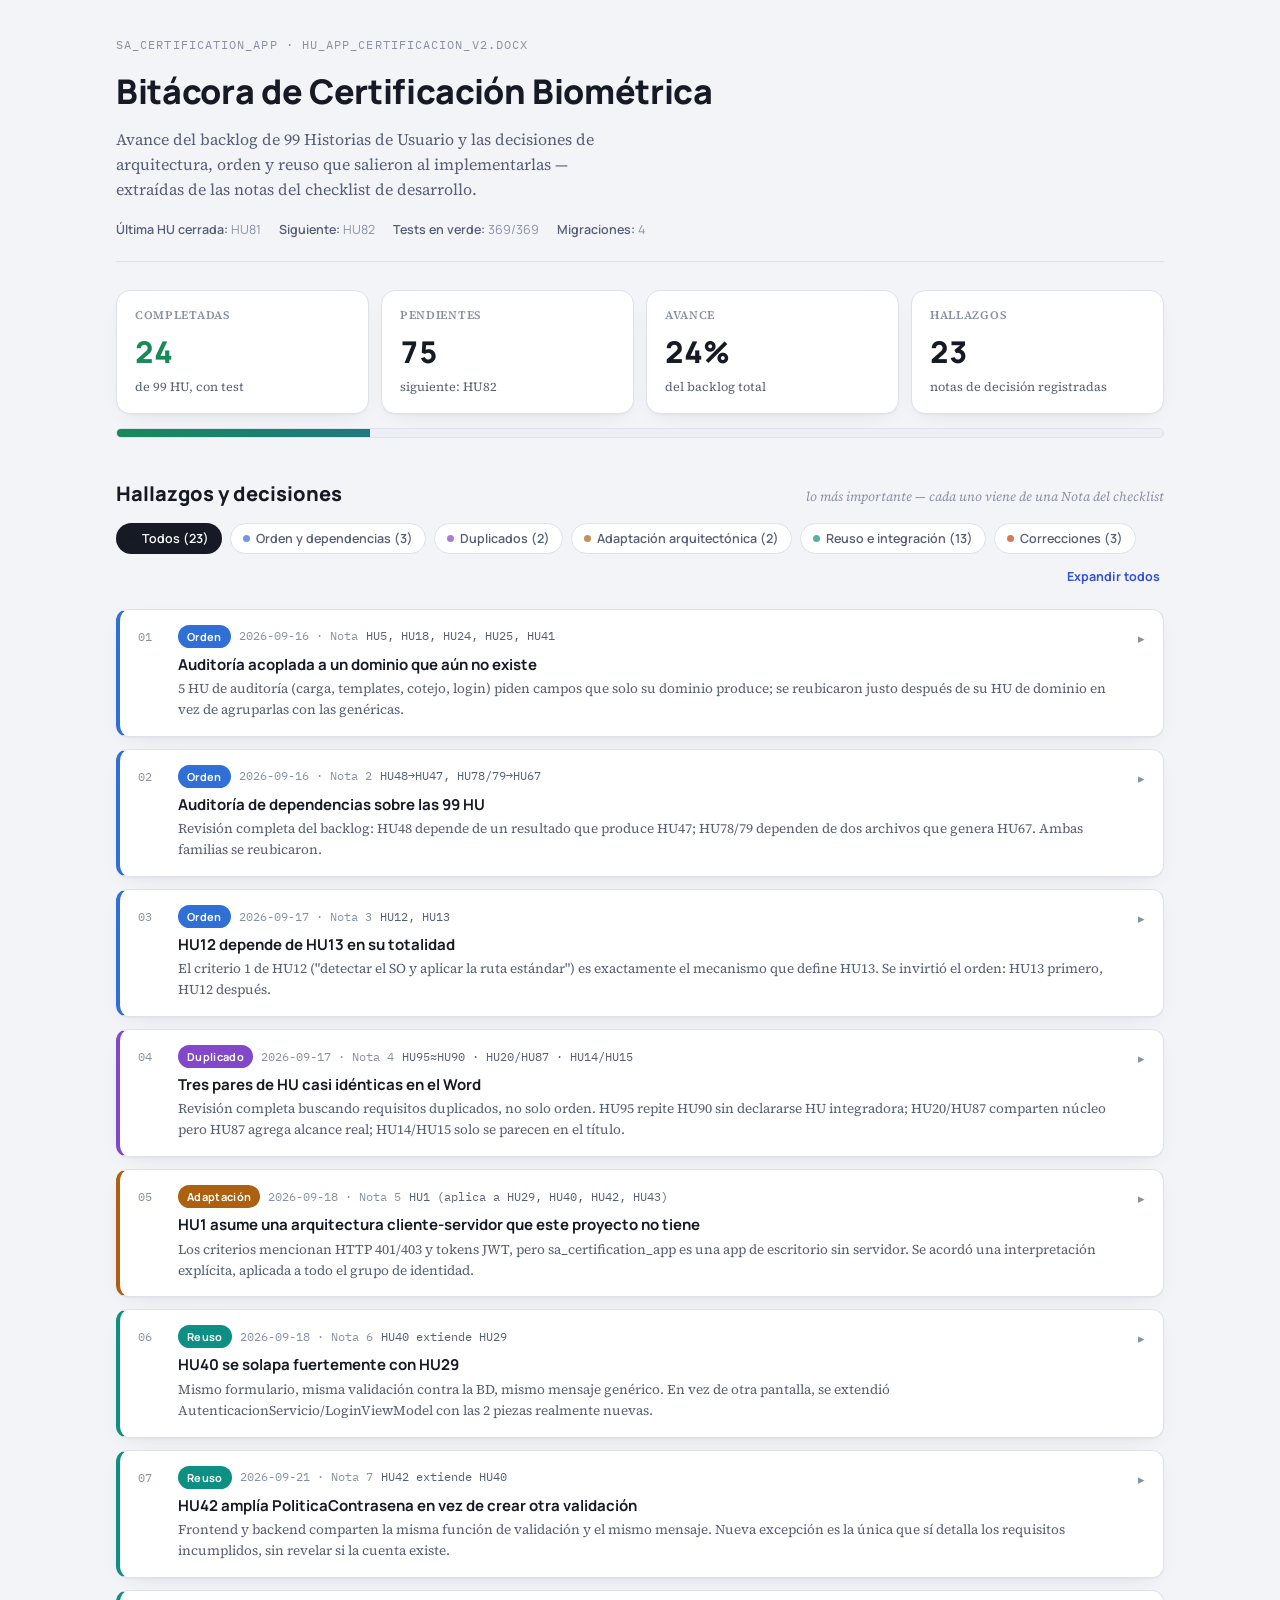
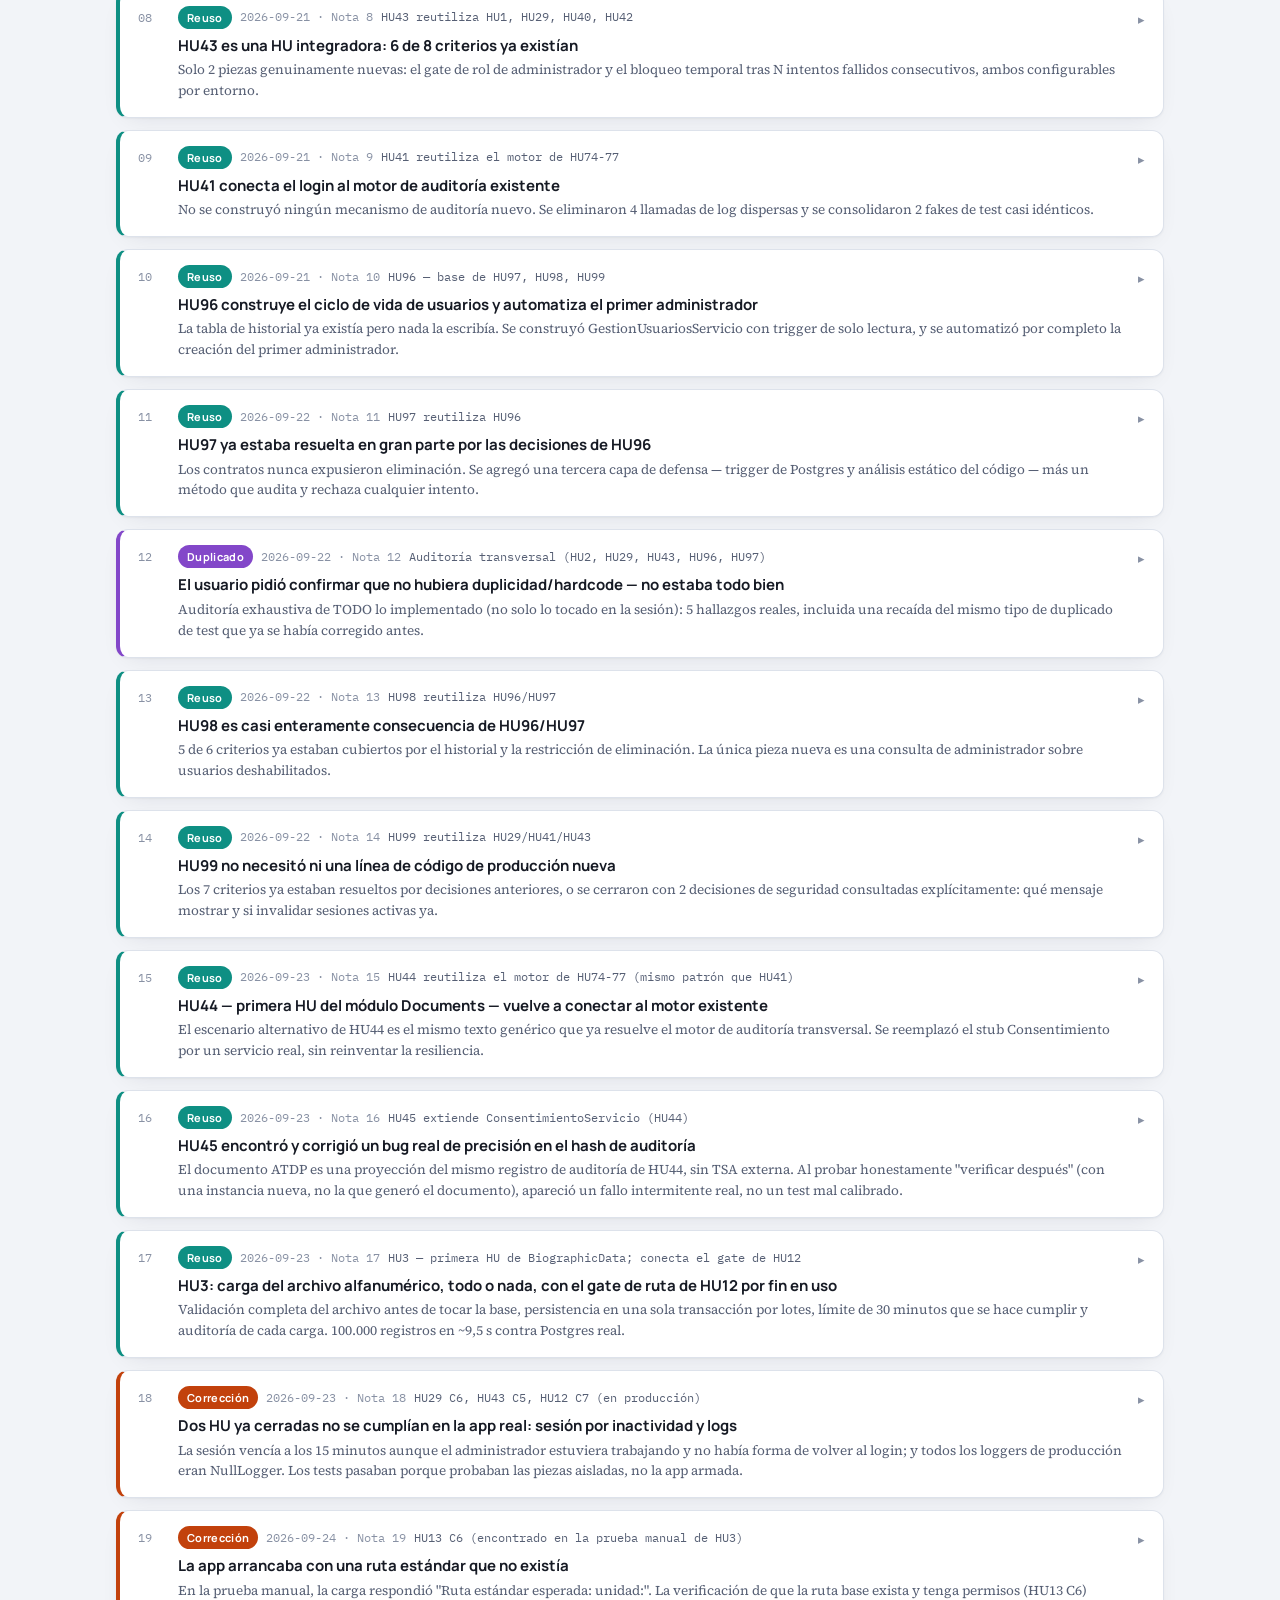
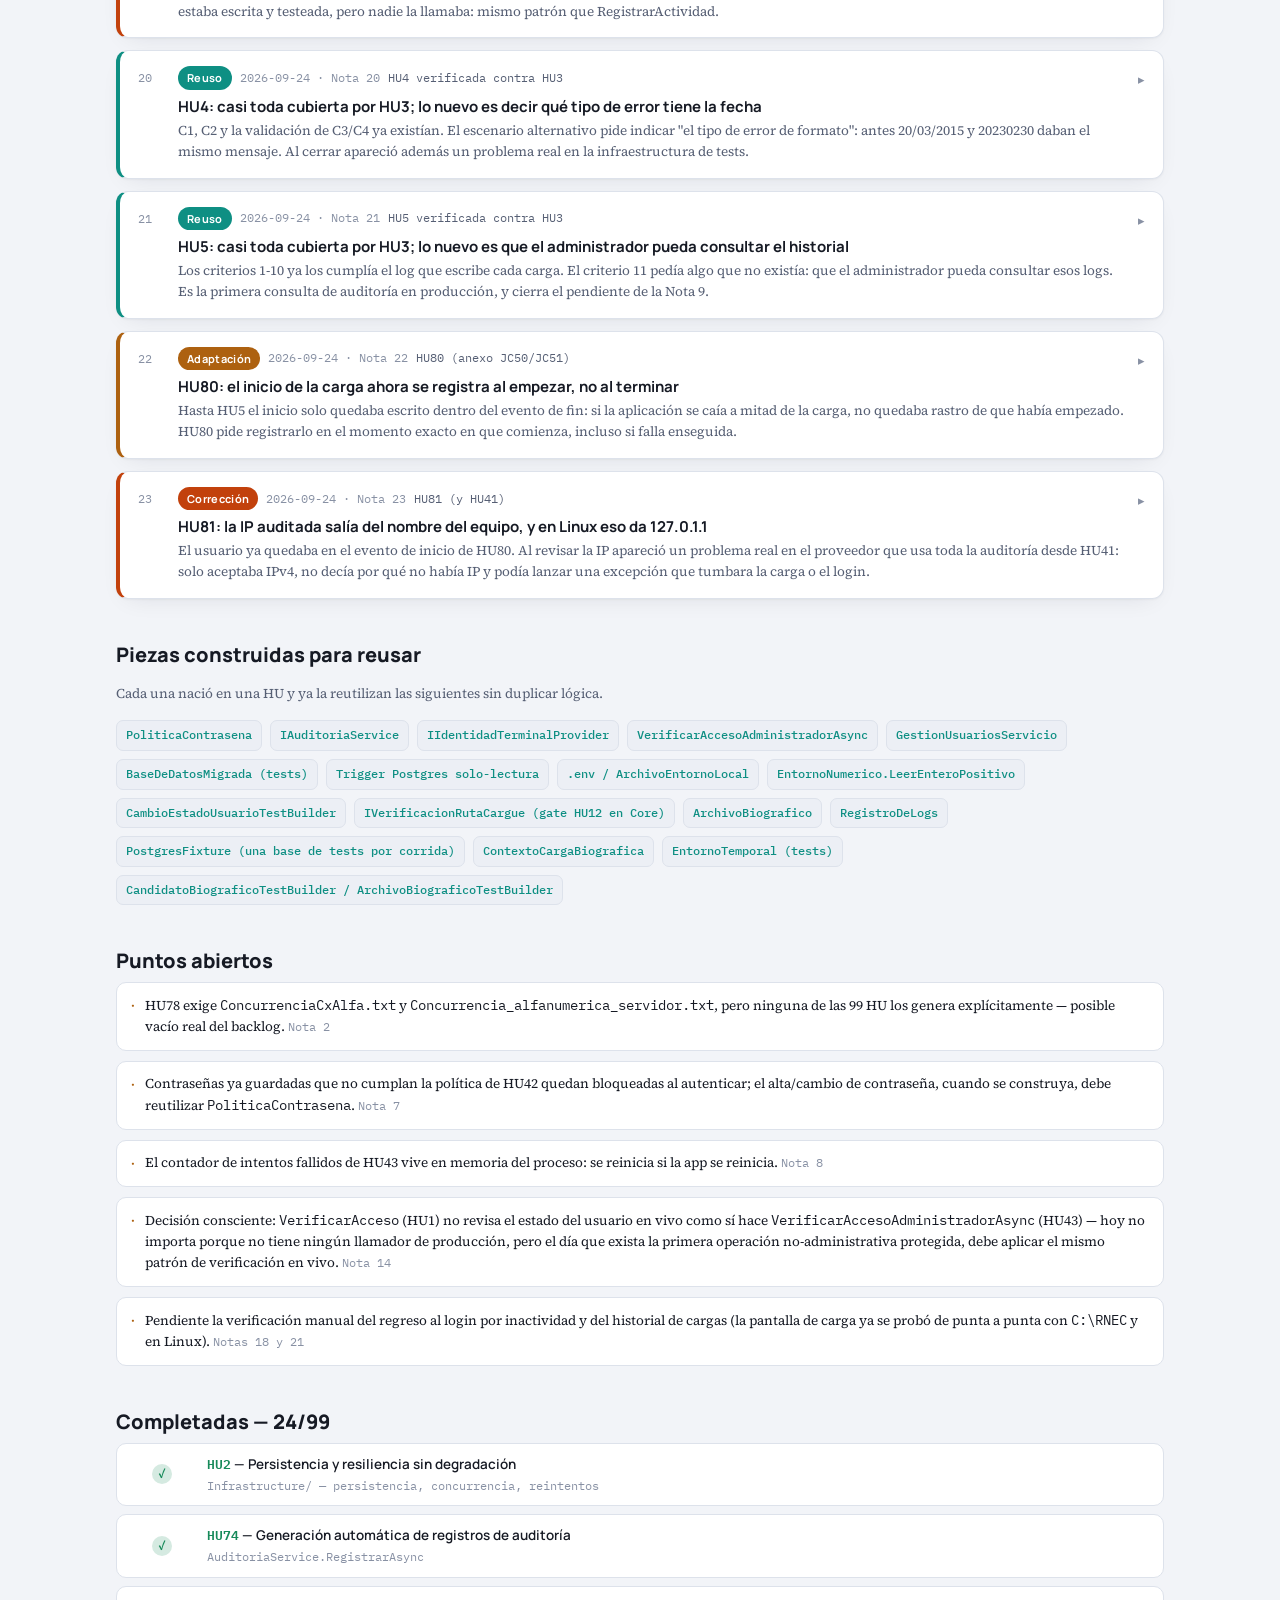
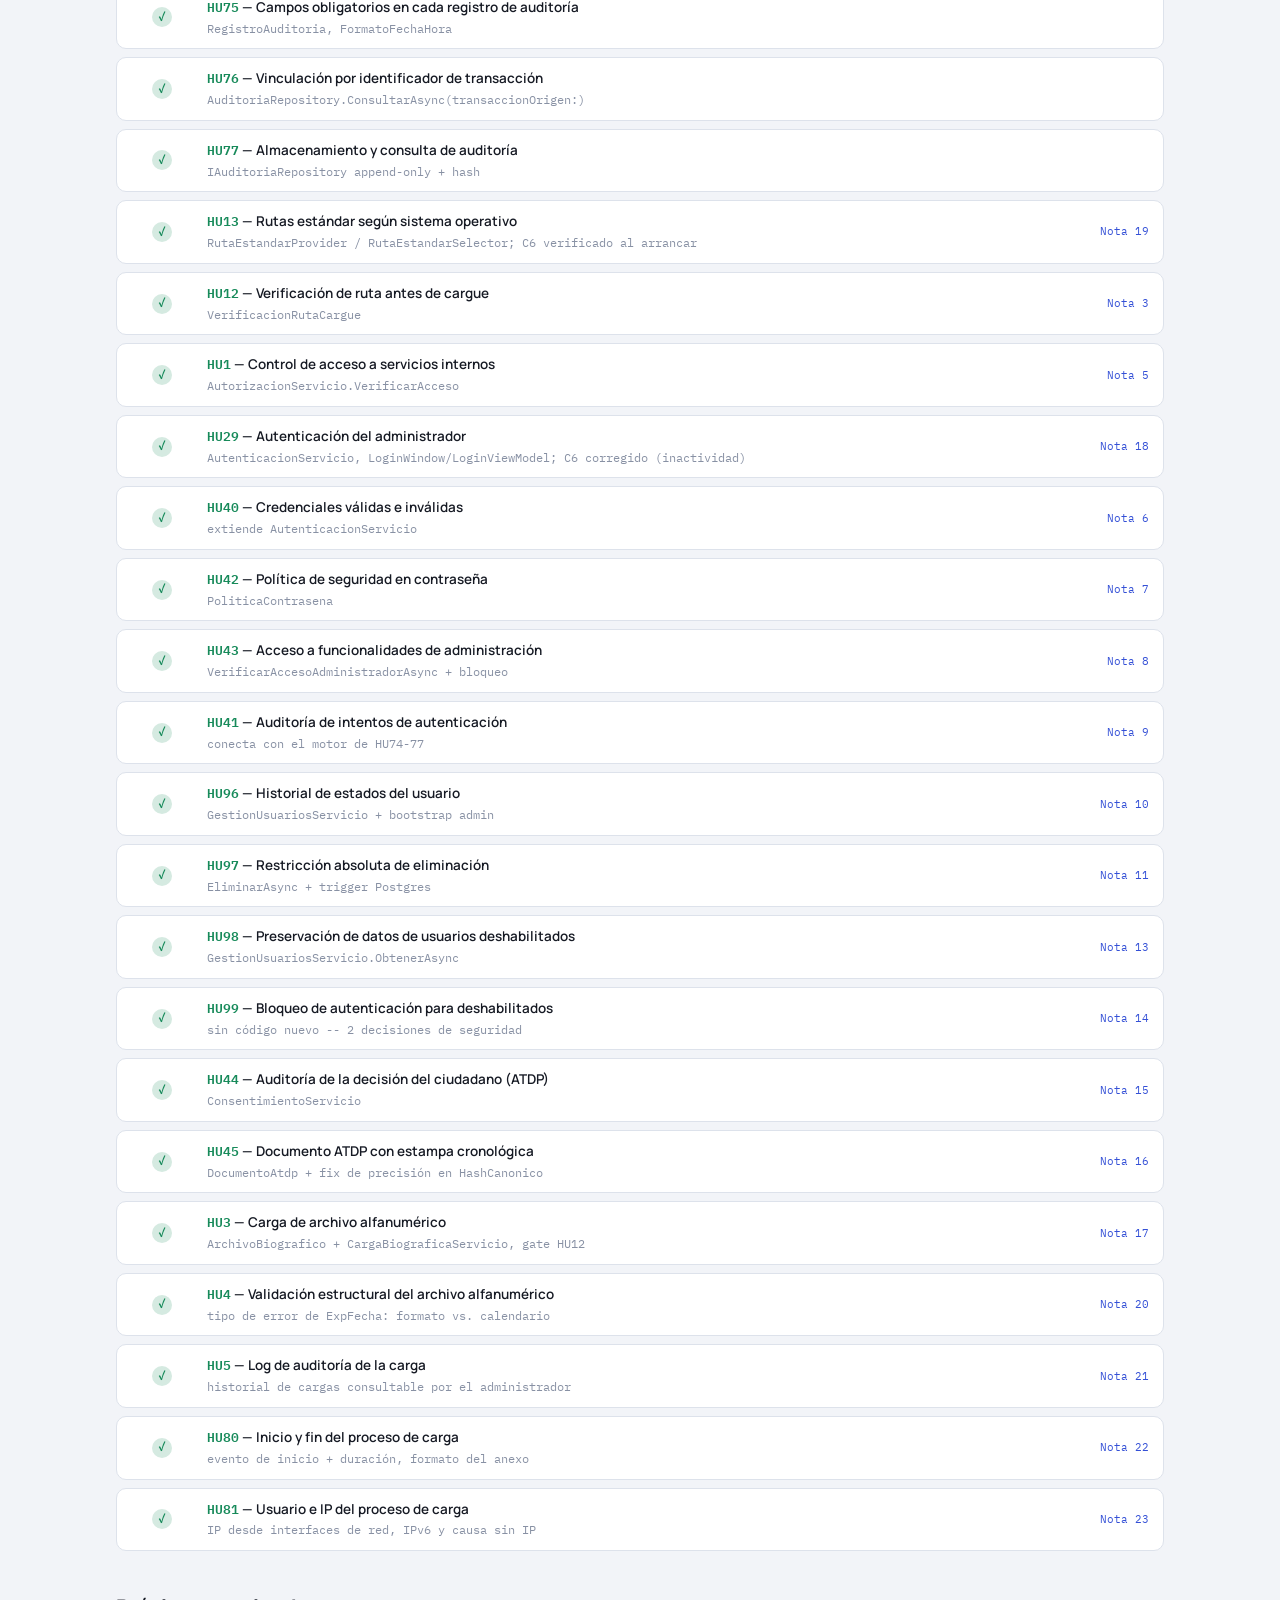
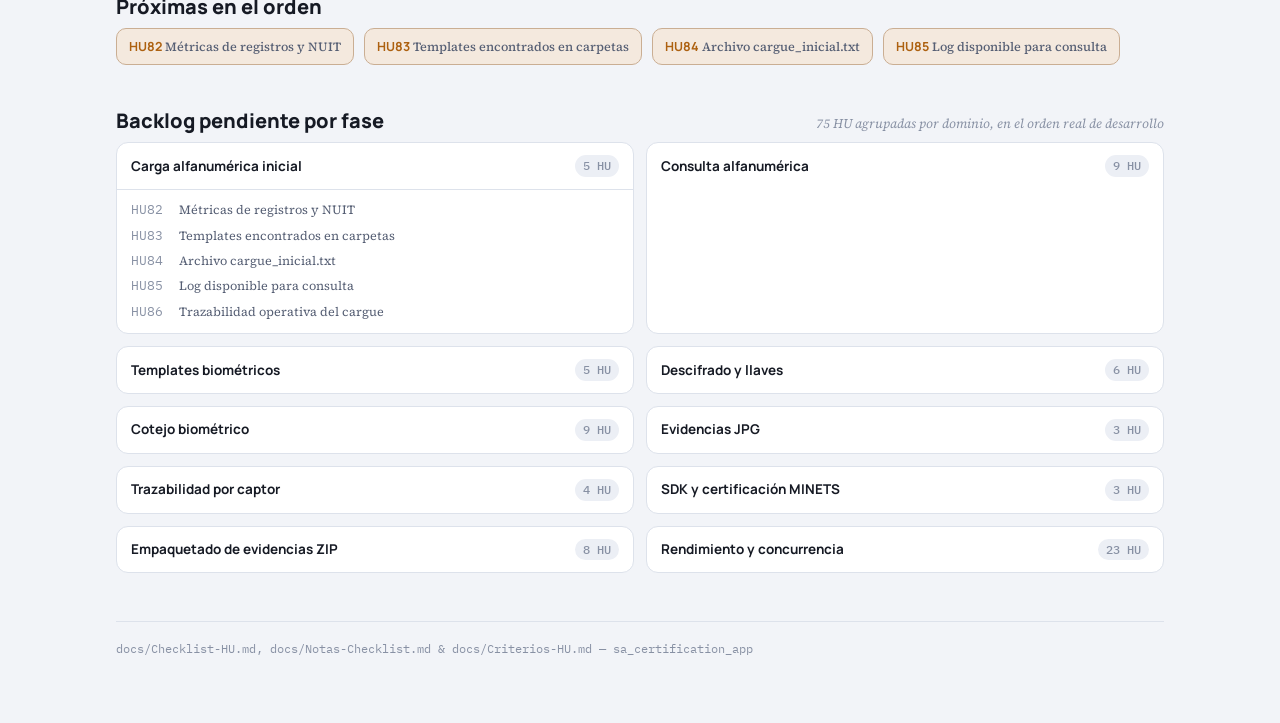
==== commit 528d46f3: "Feat: actualizar estadísticas y secciones de la Bitácora de Certificación con nuevos datos de avance" ====
--- a/index.html
+++ b/index.html
@@ -16,9 +16,9 @@
   <h1>Bitácora de Certificación Biométrica</h1>
   <p class="lede">Avance del backlog de 99 Historias de Usuario y las decisiones de arquitectura, orden y reuso que salieron al implementarlas — extraídas de las notas del checklist de desarrollo.</p>
   <div class="meta-bar">
-    <span><b>Última HU cerrada:</b> HU80</span>
-    <span><b>Siguiente:</b> HU81</span>
-    <span><b>Tests en verde:</b> 357/357</span>
+    <span><b>Última HU cerrada:</b> HU81</span>
+    <span><b>Siguiente:</b> HU82</span>
+    <span><b>Tests en verde:</b> 369/369</span>
     <span><b>Migraciones:</b> 4</span>
   </div>
 </header>
@@ -27,27 +27,27 @@
   <div class="stats">
     <div class="stat accent">
       <div class="stat-label">Completadas</div>
-      <div class="stat-value">23</div>
+      <div class="stat-value">24</div>
       <div class="stat-sub">de 99 HU, con test</div>
     </div>
     <div class="stat">
       <div class="stat-label">Pendientes</div>
-      <div class="stat-value">76</div>
-      <div class="stat-sub">siguiente: HU81</div>
+      <div class="stat-value">75</div>
+      <div class="stat-sub">siguiente: HU82</div>
     </div>
     <div class="stat">
       <div class="stat-label">Avance</div>
-      <div class="stat-value">23%</div>
+      <div class="stat-value">24%</div>
       <div class="stat-sub">del backlog total</div>
     </div>
     <div class="stat">
       <div class="stat-label">Hallazgos</div>
-      <div class="stat-value">22</div>
+      <div class="stat-value">23</div>
       <div class="stat-sub">notas de decisión registradas</div>
     </div>
   </div>
-  <div class="progress-track" role="img" aria-label="23 de 99 historias completadas">
-    <div class="progress-fill" style="width: 23.2%"></div>
+  <div class="progress-track" role="img" aria-label="24 de 99 historias completadas">
+    <div class="progress-fill" style="width: 24.2%"></div>
   </div>
 </section>
 
@@ -58,12 +58,12 @@
   </div>
 
   <div class="toolbar" id="toolbar">
-    <button class="chip" data-cat="all" data-active="true"><span class="dot" style="color:var(--ink)"></span>Todos (22)</button>
+    <button class="chip" data-cat="all" data-active="true"><span class="dot" style="color:var(--ink)"></span>Todos (23)</button>
     <button class="chip" data-cat="orden"><span class="dot" style="color:var(--cat-orden)"></span>Orden y dependencias (3)</button>
     <button class="chip" data-cat="dup"><span class="dot" style="color:var(--cat-dup)"></span>Duplicados (2)</button>
     <button class="chip" data-cat="adapt"><span class="dot" style="color:var(--cat-adapt)"></span>Adaptación arquitectónica (2)</button>
     <button class="chip" data-cat="reuso"><span class="dot" style="color:var(--cat-reuso)"></span>Reuso e integración (13)</button>
-    <button class="chip" data-cat="fix"><span class="dot" style="color:var(--cat-fix)"></span>Correcciones (2)</button>
+    <button class="chip" data-cat="fix"><span class="dot" style="color:var(--cat-fix)"></span>Correcciones (3)</button>
     <button class="toolbar-btn" id="toggleAll">Expandir todos</button>
   </div>
 
@@ -106,24 +106,24 @@
 </section>
 
 <section aria-label="Checklist completado">
-  <div class="section-head"><h2>Completadas — 23/99</h2></div>
+  <div class="section-head"><h2>Completadas — 24/99</h2></div>
   <div class="done-list" id="doneList"></div>
 </section>
 
 <section aria-label="Próximas HU">
   <div class="section-head"><h2>Próximas en el orden</h2></div>
   <div class="nextup">
-    <span class="pill">HU81 <span>Auditoría de usuario e IP del cargue</span></span>
     <span class="pill">HU82 <span>Métricas de registros y NUIT</span></span>
     <span class="pill">HU83 <span>Templates encontrados en carpetas</span></span>
     <span class="pill">HU84 <span>Archivo cargue_inicial.txt</span></span>
+    <span class="pill">HU85 <span>Log disponible para consulta</span></span>
   </div>
 </section>
 
 <section aria-label="Backlog pendiente por fase">
   <div class="section-head">
     <h2>Backlog pendiente por fase</h2>
-    <span class="section-note">76 HU agrupadas por dominio, en el orden real de desarrollo</span>
+    <span class="section-note">75 HU agrupadas por dominio, en el orden real de desarrollo</span>
   </div>
   <div class="backlog-grid" id="backlog"></div>
 </section>
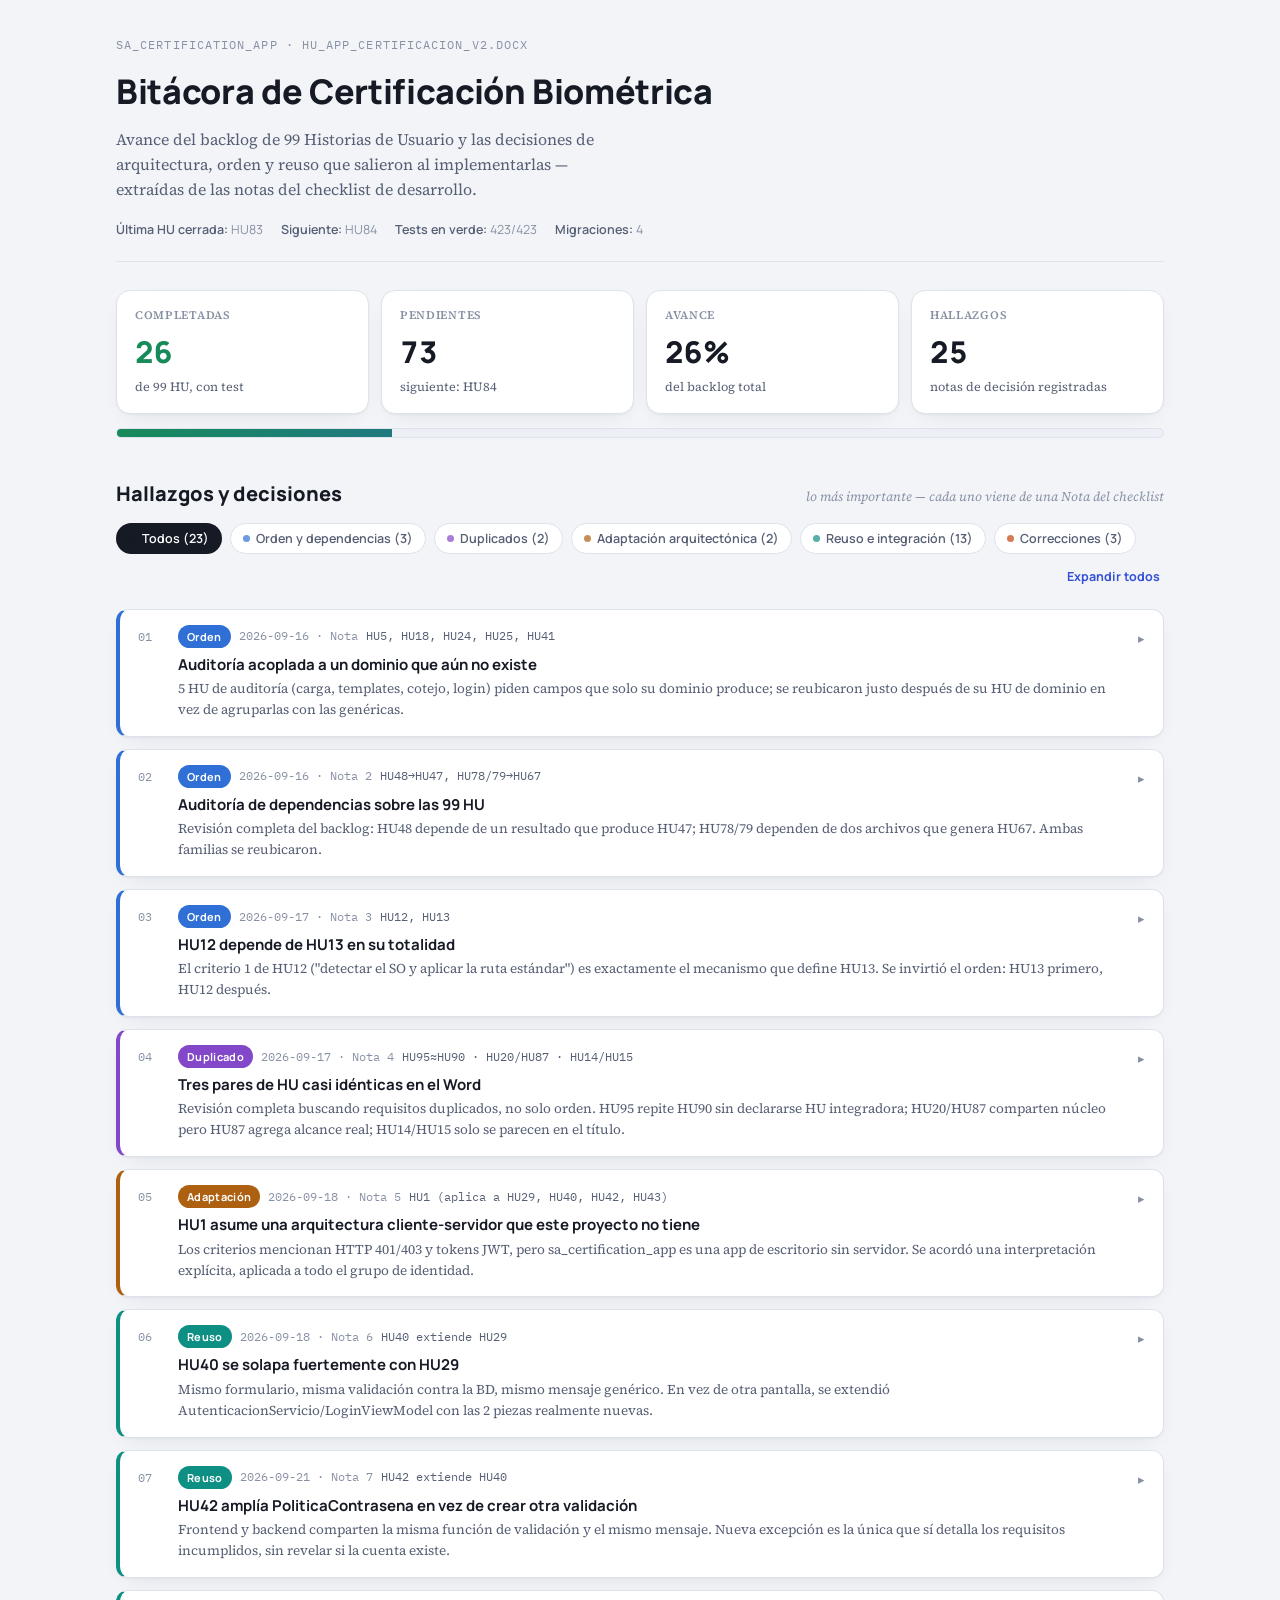
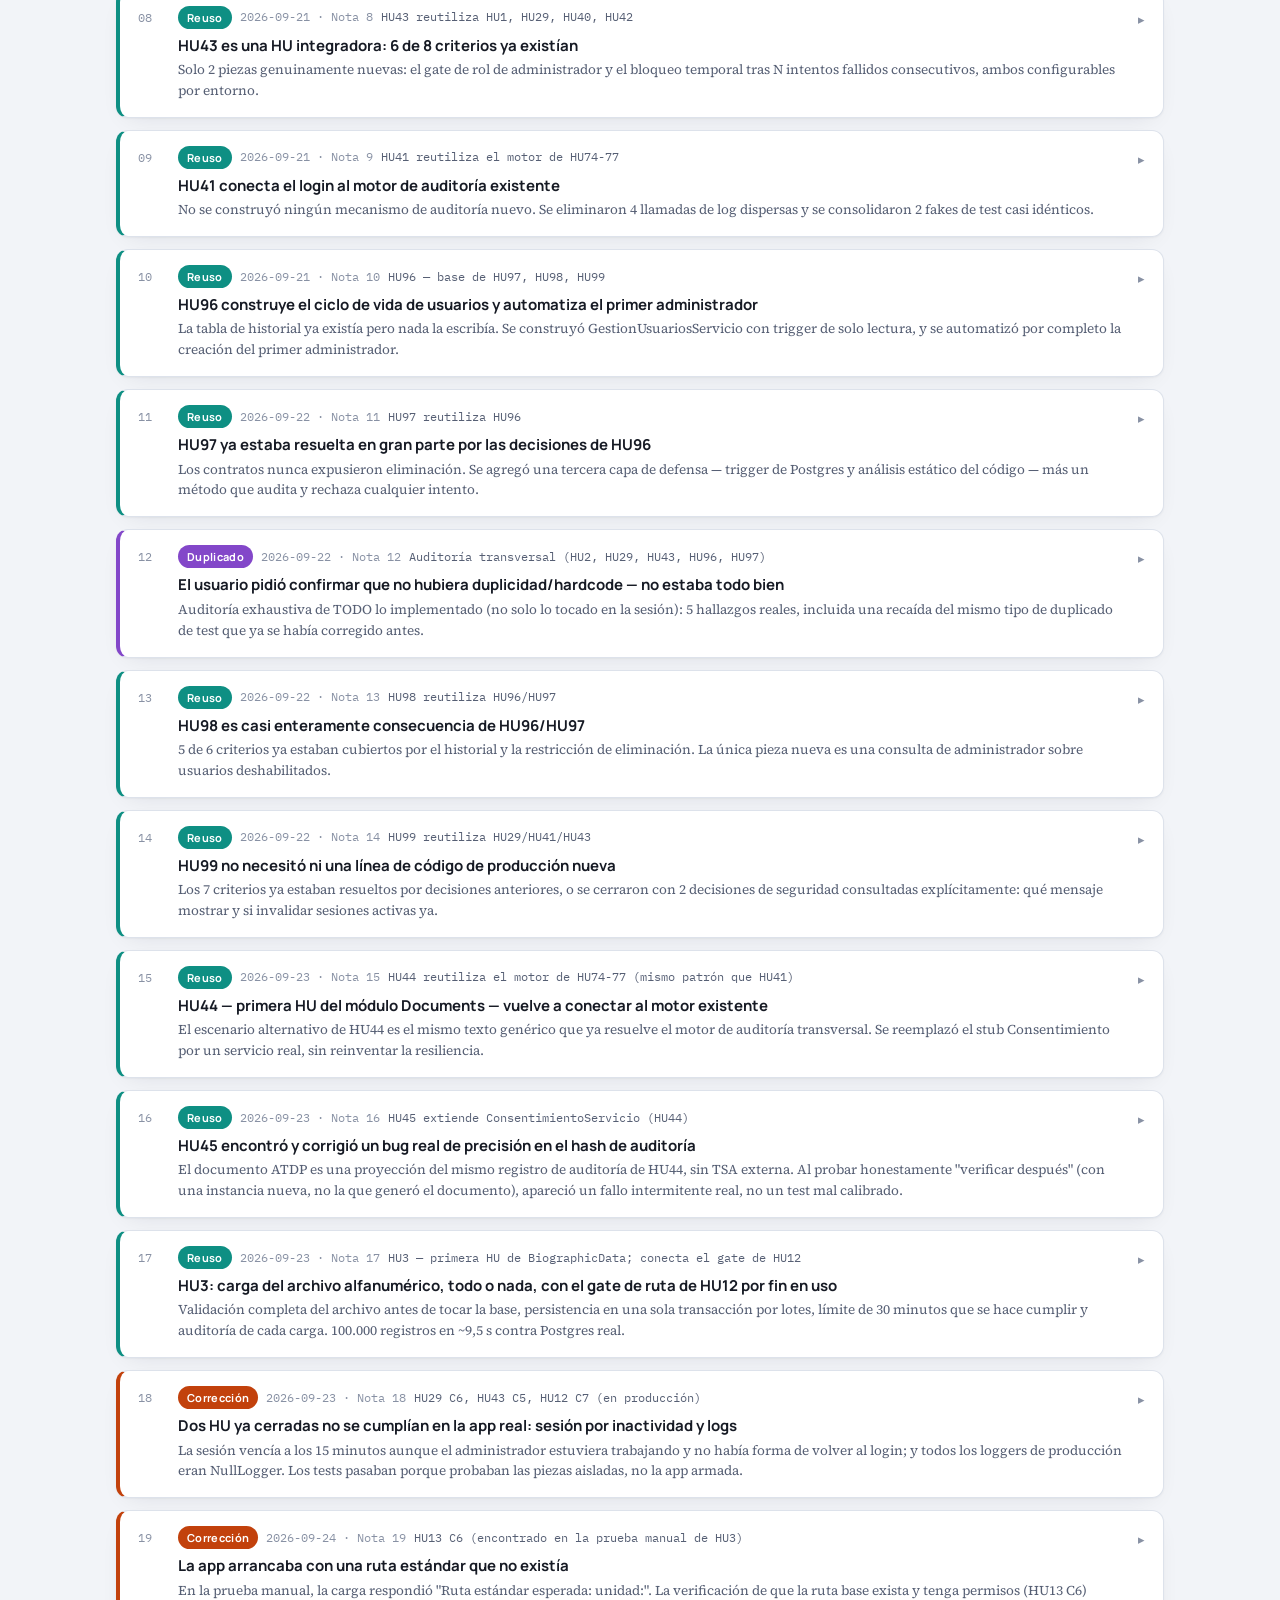
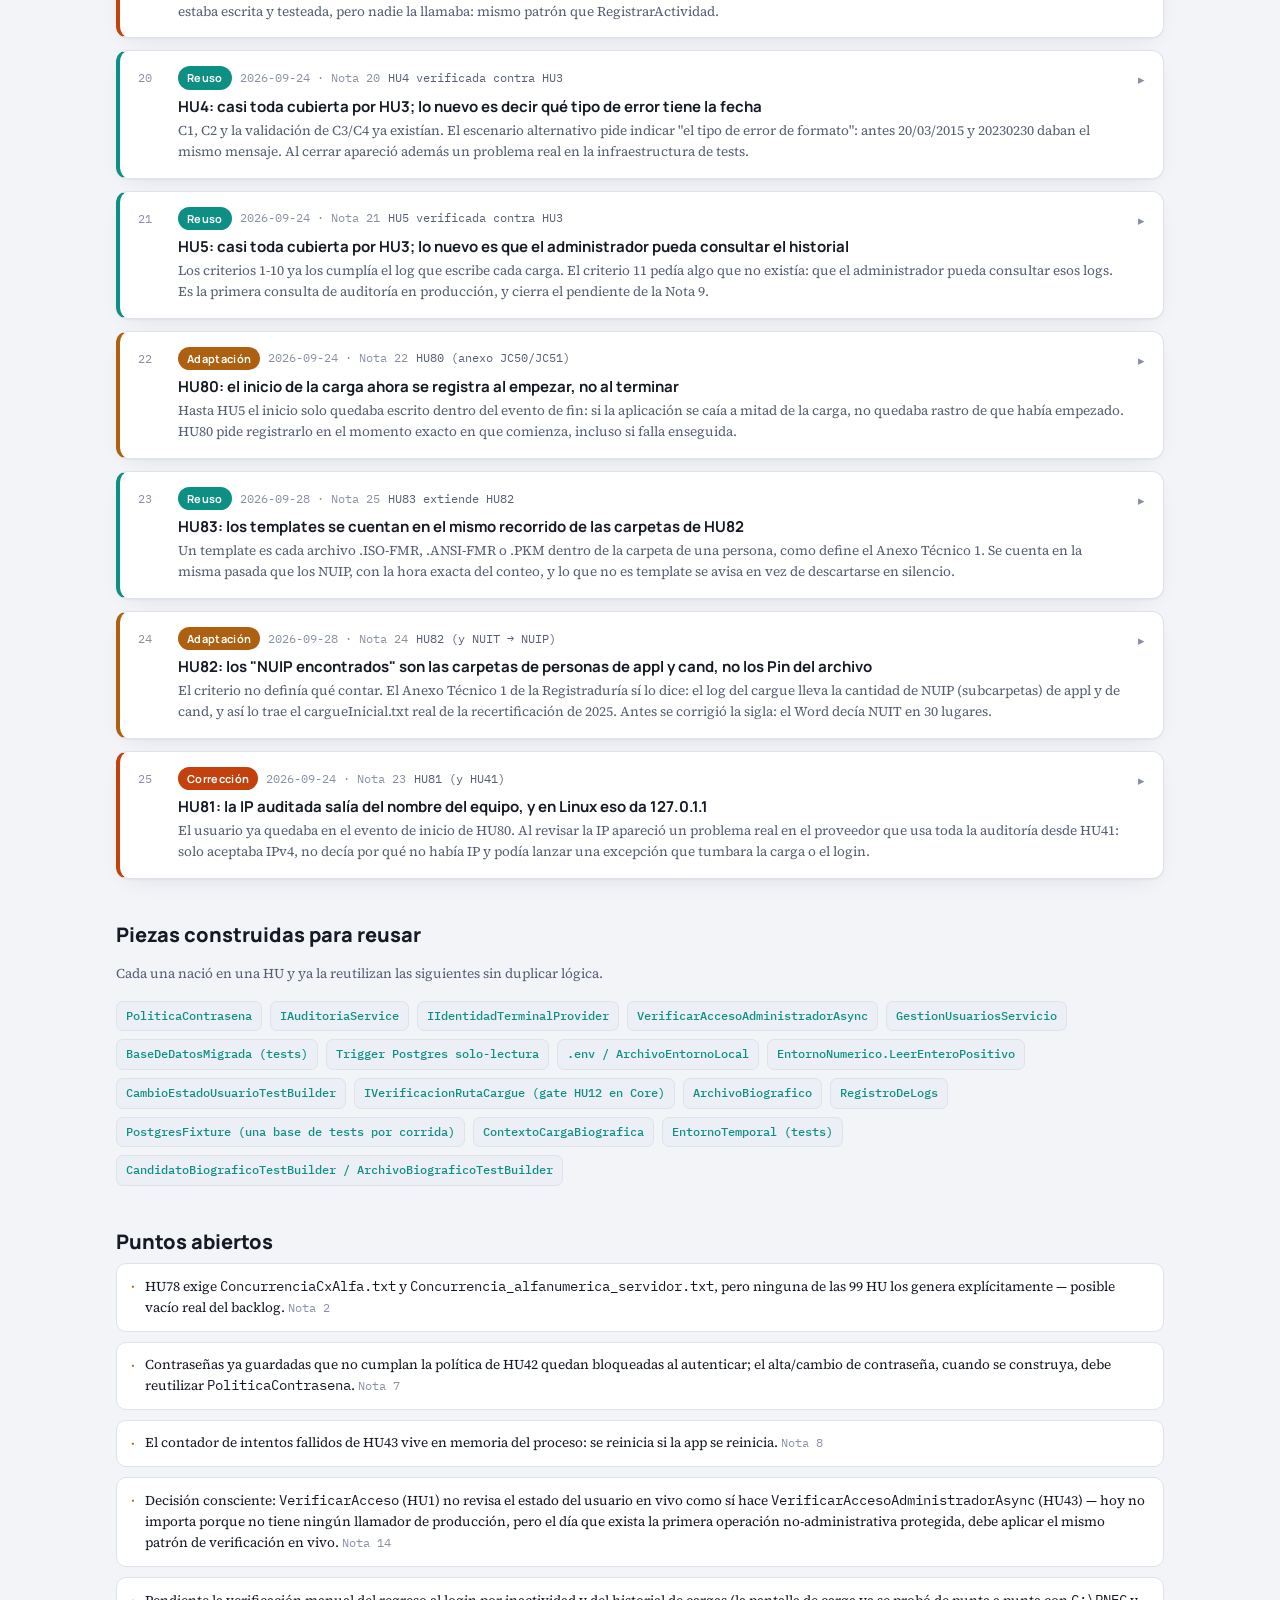
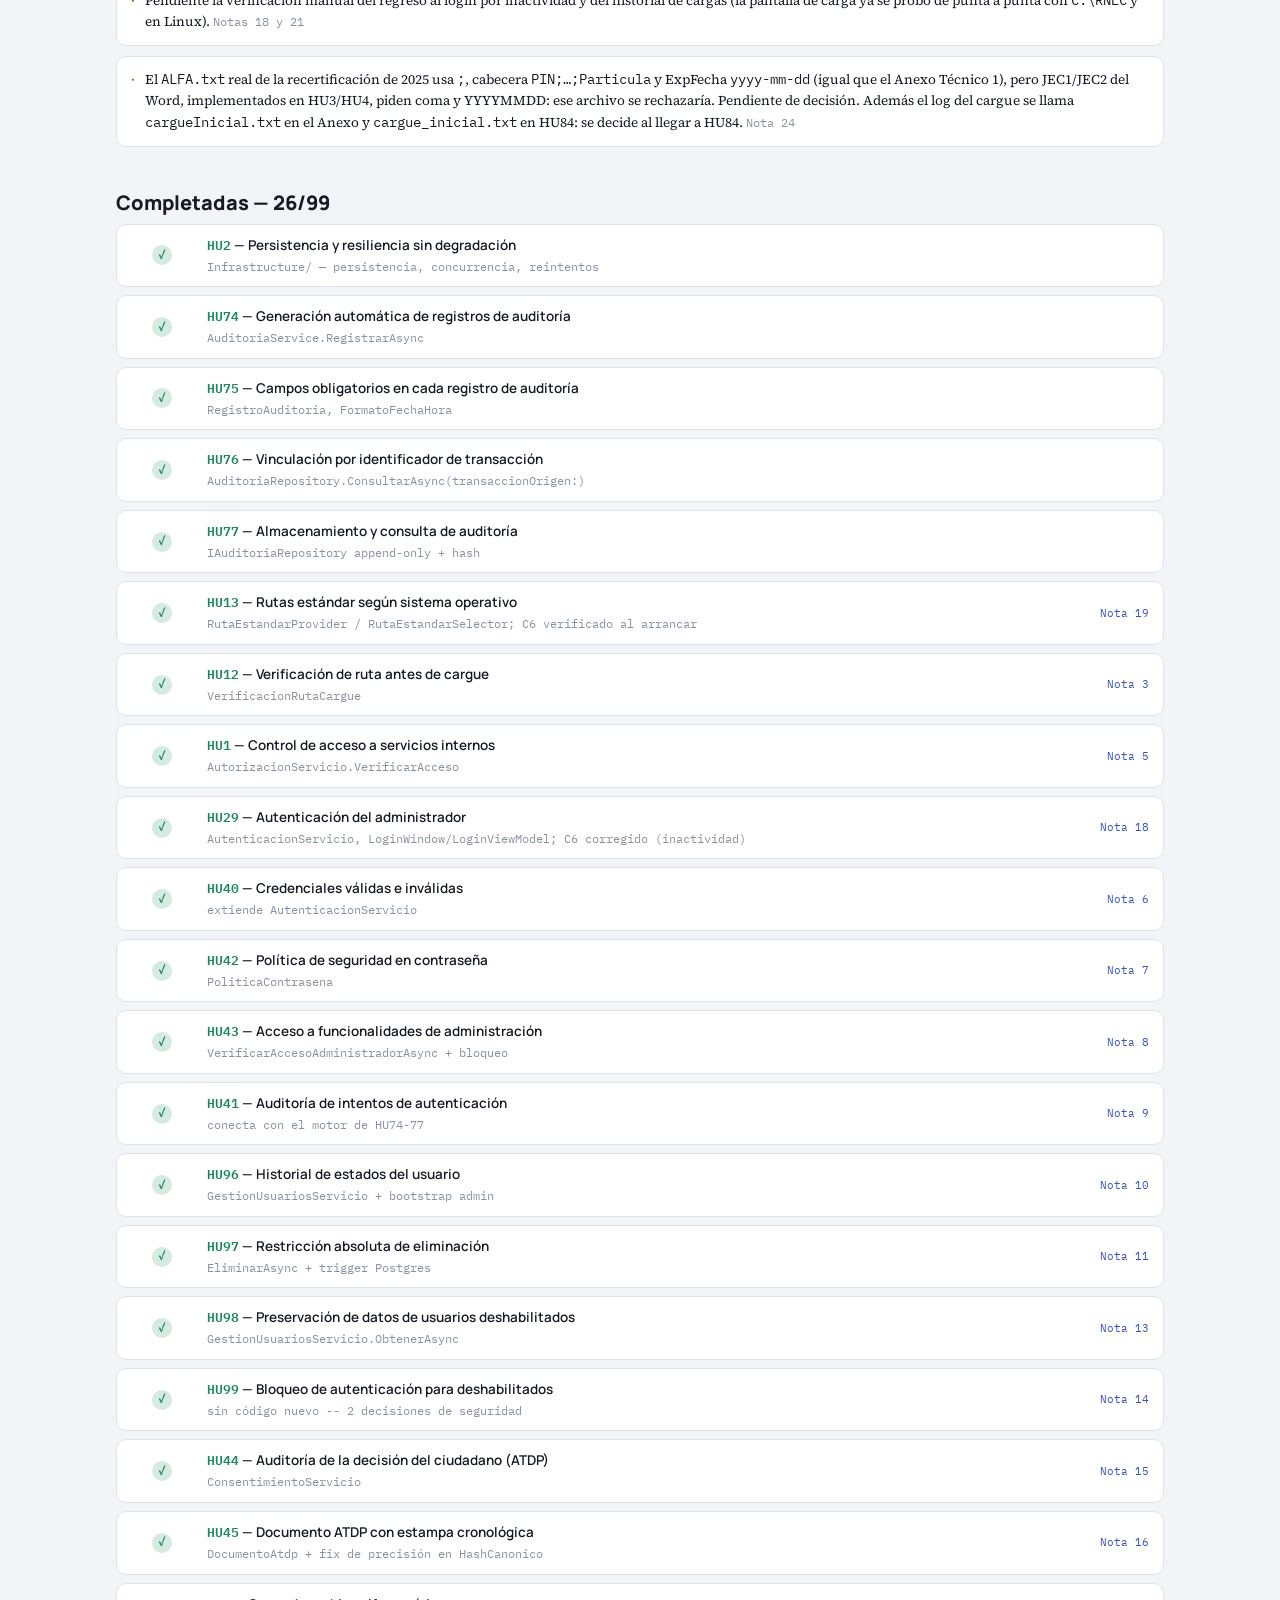
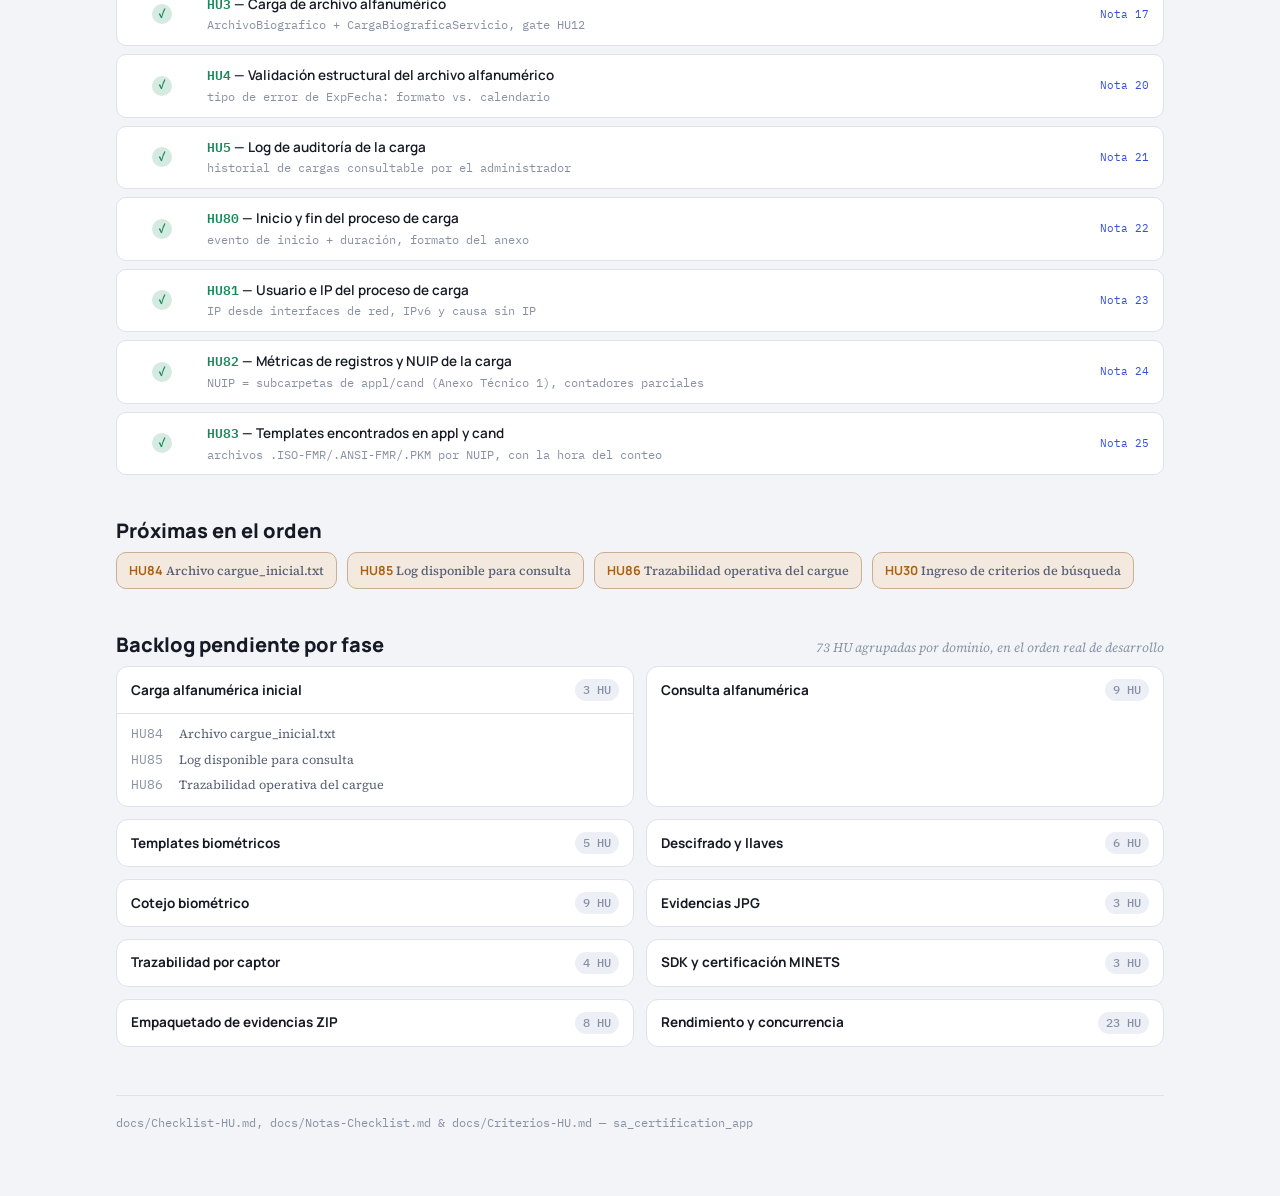
==== commit d05f21d2: "Feat: actualizar estadísticas y secciones de la Bitácora de Certificación con nuevos datos de avance" ====
--- a/index.html
+++ b/index.html
@@ -16,9 +16,9 @@
   <h1>Bitácora de Certificación Biométrica</h1>
   <p class="lede">Avance del backlog de 99 Historias de Usuario y las decisiones de arquitectura, orden y reuso que salieron al implementarlas — extraídas de las notas del checklist de desarrollo.</p>
   <div class="meta-bar">
-    <span><b>Última HU cerrada:</b> HU81</span>
-    <span><b>Siguiente:</b> HU82</span>
-    <span><b>Tests en verde:</b> 369/369</span>
+    <span><b>Última HU cerrada:</b> HU83</span>
+    <span><b>Siguiente:</b> HU84</span>
+    <span><b>Tests en verde:</b> 423/423</span>
     <span><b>Migraciones:</b> 4</span>
   </div>
 </header>
@@ -27,27 +27,27 @@
   <div class="stats">
     <div class="stat accent">
       <div class="stat-label">Completadas</div>
-      <div class="stat-value">24</div>
+      <div class="stat-value">26</div>
       <div class="stat-sub">de 99 HU, con test</div>
     </div>
     <div class="stat">
       <div class="stat-label">Pendientes</div>
-      <div class="stat-value">75</div>
-      <div class="stat-sub">siguiente: HU82</div>
+      <div class="stat-value">73</div>
+      <div class="stat-sub">siguiente: HU84</div>
     </div>
     <div class="stat">
       <div class="stat-label">Avance</div>
-      <div class="stat-value">24%</div>
+      <div class="stat-value">26%</div>
       <div class="stat-sub">del backlog total</div>
     </div>
     <div class="stat">
       <div class="stat-label">Hallazgos</div>
-      <div class="stat-value">23</div>
+      <div class="stat-value">25</div>
       <div class="stat-sub">notas de decisión registradas</div>
     </div>
   </div>
-  <div class="progress-track" role="img" aria-label="24 de 99 historias completadas">
-    <div class="progress-fill" style="width: 24.2%"></div>
+  <div class="progress-track" role="img" aria-label="26 de 99 historias completadas">
+    <div class="progress-fill" style="width: 26.3%"></div>
   </div>
 </section>
 
@@ -102,28 +102,29 @@
     <div class="open-item"><span class="mark">·</span><div>El contador de intentos fallidos de HU43 vive en memoria del proceso: se reinicia si la app se reinicia. <span class="src">Nota 8</span></div></div>
     <div class="open-item"><span class="mark">·</span><div>Decisión consciente: <code class="mono">VerificarAcceso</code> (HU1) no revisa el estado del usuario en vivo como sí hace <code class="mono">VerificarAccesoAdministradorAsync</code> (HU43) — hoy no importa porque no tiene ningún llamador de producción, pero el día que exista la primera operación no-administrativa protegida, debe aplicar el mismo patrón de verificación en vivo. <span class="src">Nota 14</span></div></div>
     <div class="open-item"><span class="mark">·</span><div>Pendiente la verificación manual del regreso al login por inactividad y del historial de cargas (la pantalla de carga ya se probó de punta a punta con <code class="mono">C:\RNEC</code> y en Linux). <span class="src">Notas 18 y 21</span></div></div>
+    <div class="open-item"><span class="mark">·</span><div>El <code class="mono">ALFA.txt</code> real de la recertificación de 2025 usa <code class="mono">;</code>, cabecera <code class="mono">PIN;…;Particula</code> y ExpFecha <code class="mono">yyyy-mm-dd</code> (igual que el Anexo Técnico 1), pero JEC1/JEC2 del Word, implementados en HU3/HU4, piden coma y YYYYMMDD: ese archivo se rechazaría. Pendiente de decisión. Además el log del cargue se llama <code class="mono">cargueInicial.txt</code> en el Anexo y <code class="mono">cargue_inicial.txt</code> en HU84: se decide al llegar a HU84. <span class="src">Nota 24</span></div></div>
   </div>
 </section>
 
 <section aria-label="Checklist completado">
-  <div class="section-head"><h2>Completadas — 24/99</h2></div>
+  <div class="section-head"><h2>Completadas — 26/99</h2></div>
   <div class="done-list" id="doneList"></div>
 </section>
 
 <section aria-label="Próximas HU">
   <div class="section-head"><h2>Próximas en el orden</h2></div>
   <div class="nextup">
-    <span class="pill">HU82 <span>Métricas de registros y NUIT</span></span>
-    <span class="pill">HU83 <span>Templates encontrados en carpetas</span></span>
     <span class="pill">HU84 <span>Archivo cargue_inicial.txt</span></span>
     <span class="pill">HU85 <span>Log disponible para consulta</span></span>
+    <span class="pill">HU86 <span>Trazabilidad operativa del cargue</span></span>
+    <span class="pill">HU30 <span>Ingreso de criterios de búsqueda</span></span>
   </div>
 </section>
 
 <section aria-label="Backlog pendiente por fase">
   <div class="section-head">
     <h2>Backlog pendiente por fase</h2>
-    <span class="section-note">75 HU agrupadas por dominio, en el orden real de desarrollo</span>
+    <span class="section-note">73 HU agrupadas por dominio, en el orden real de desarrollo</span>
   </div>
   <div class="backlog-grid" id="backlog"></div>
 </section>
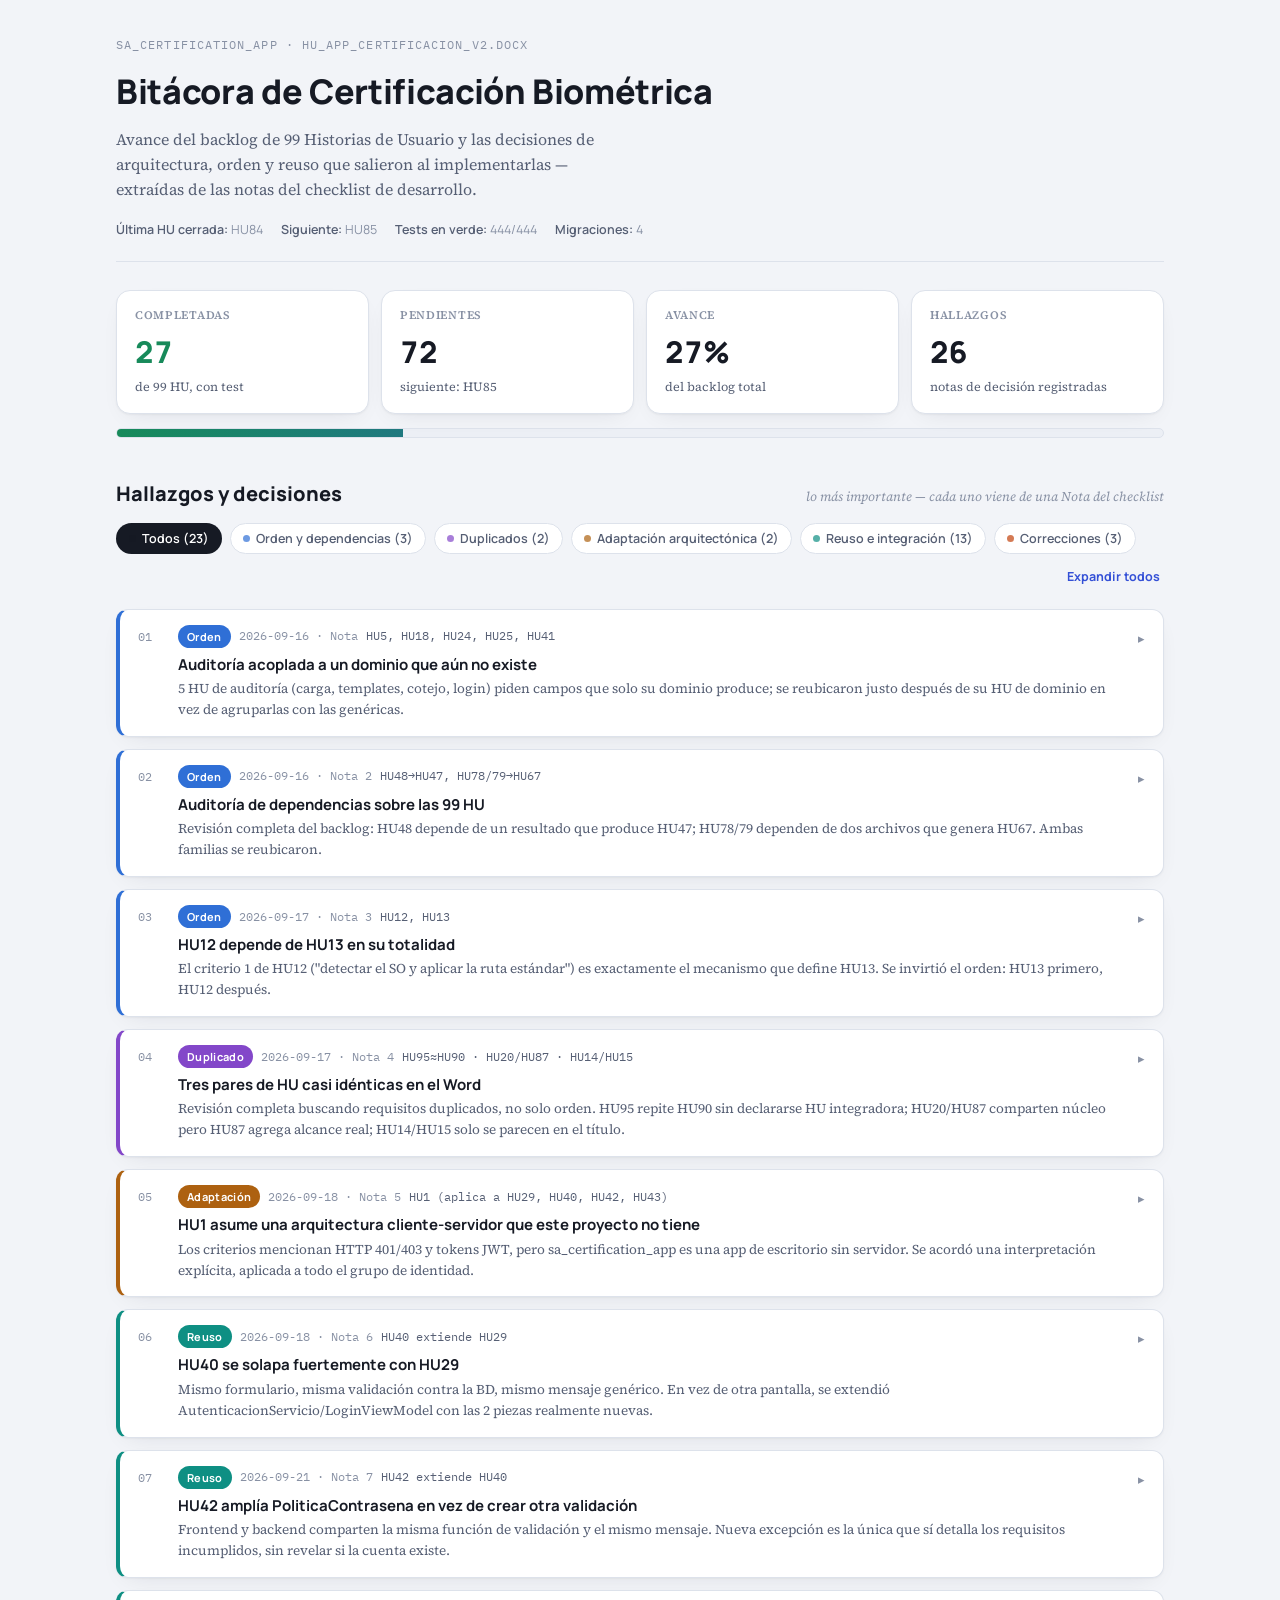
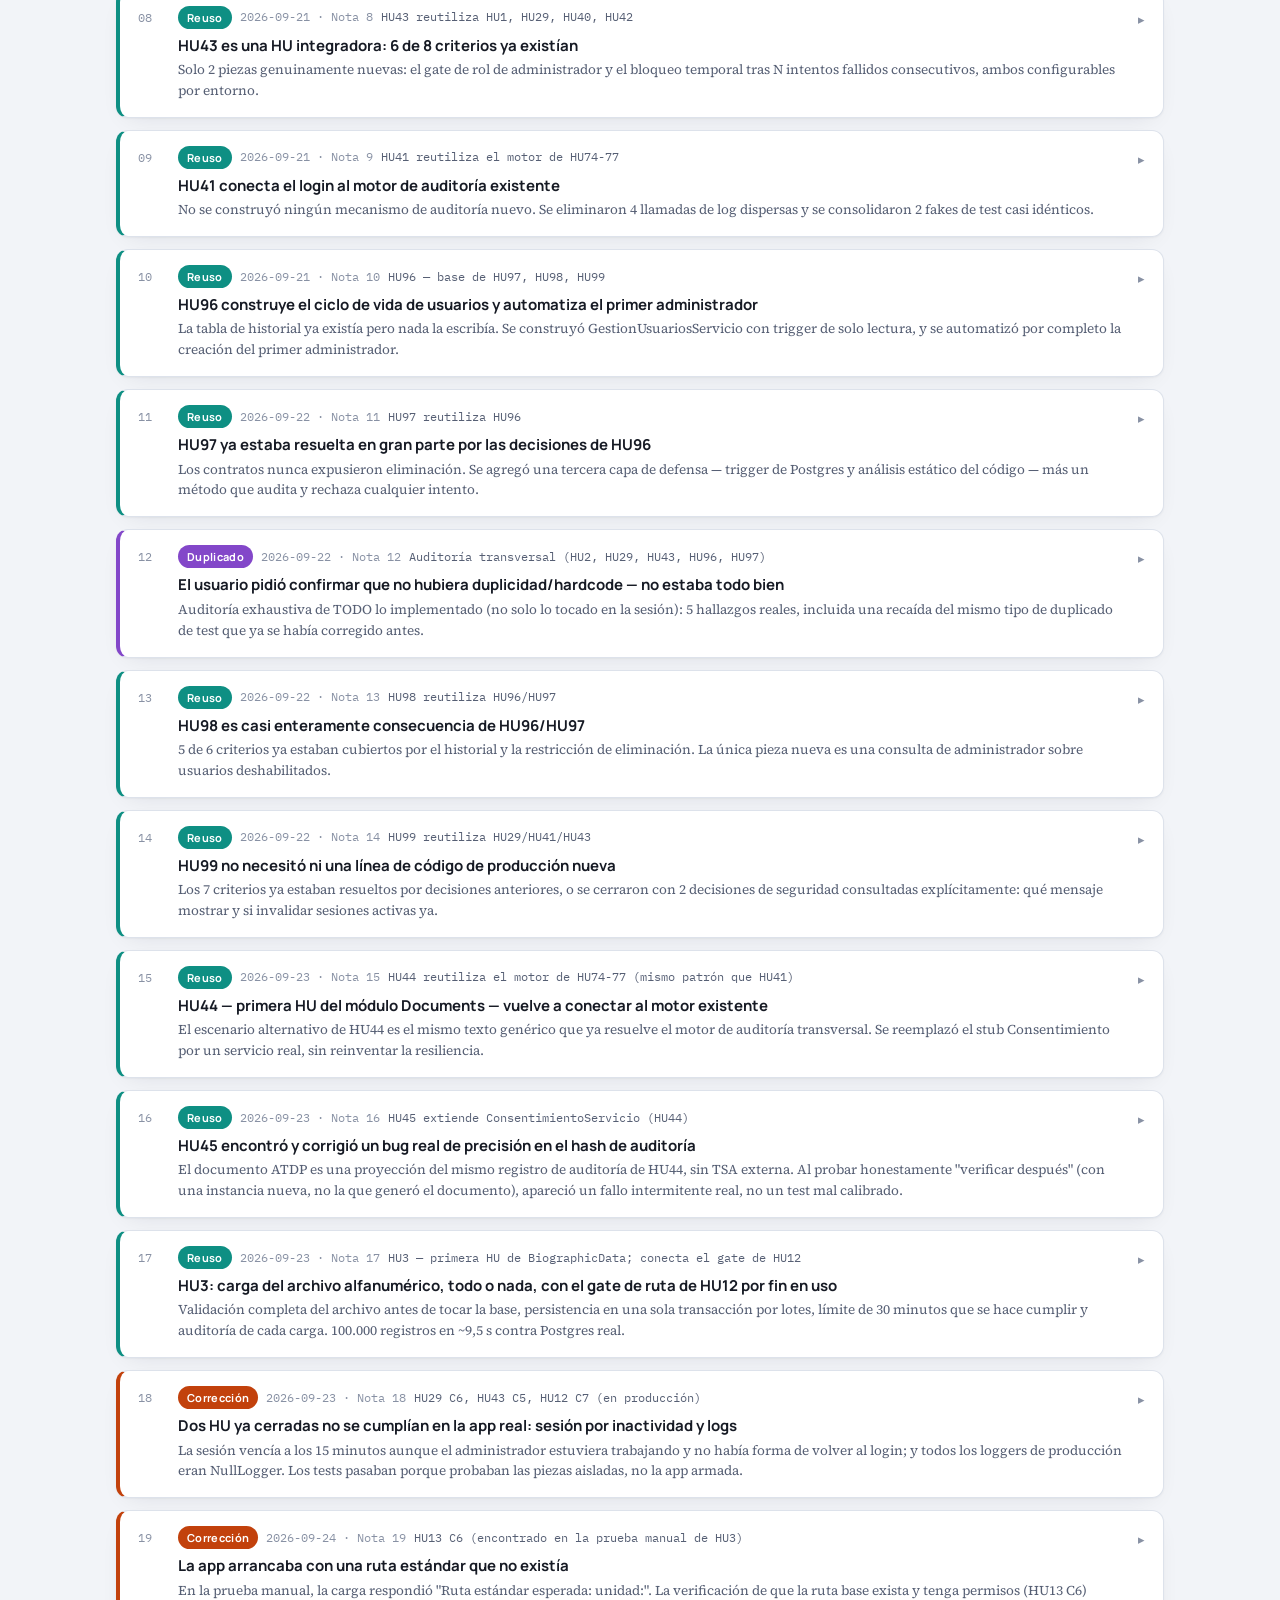
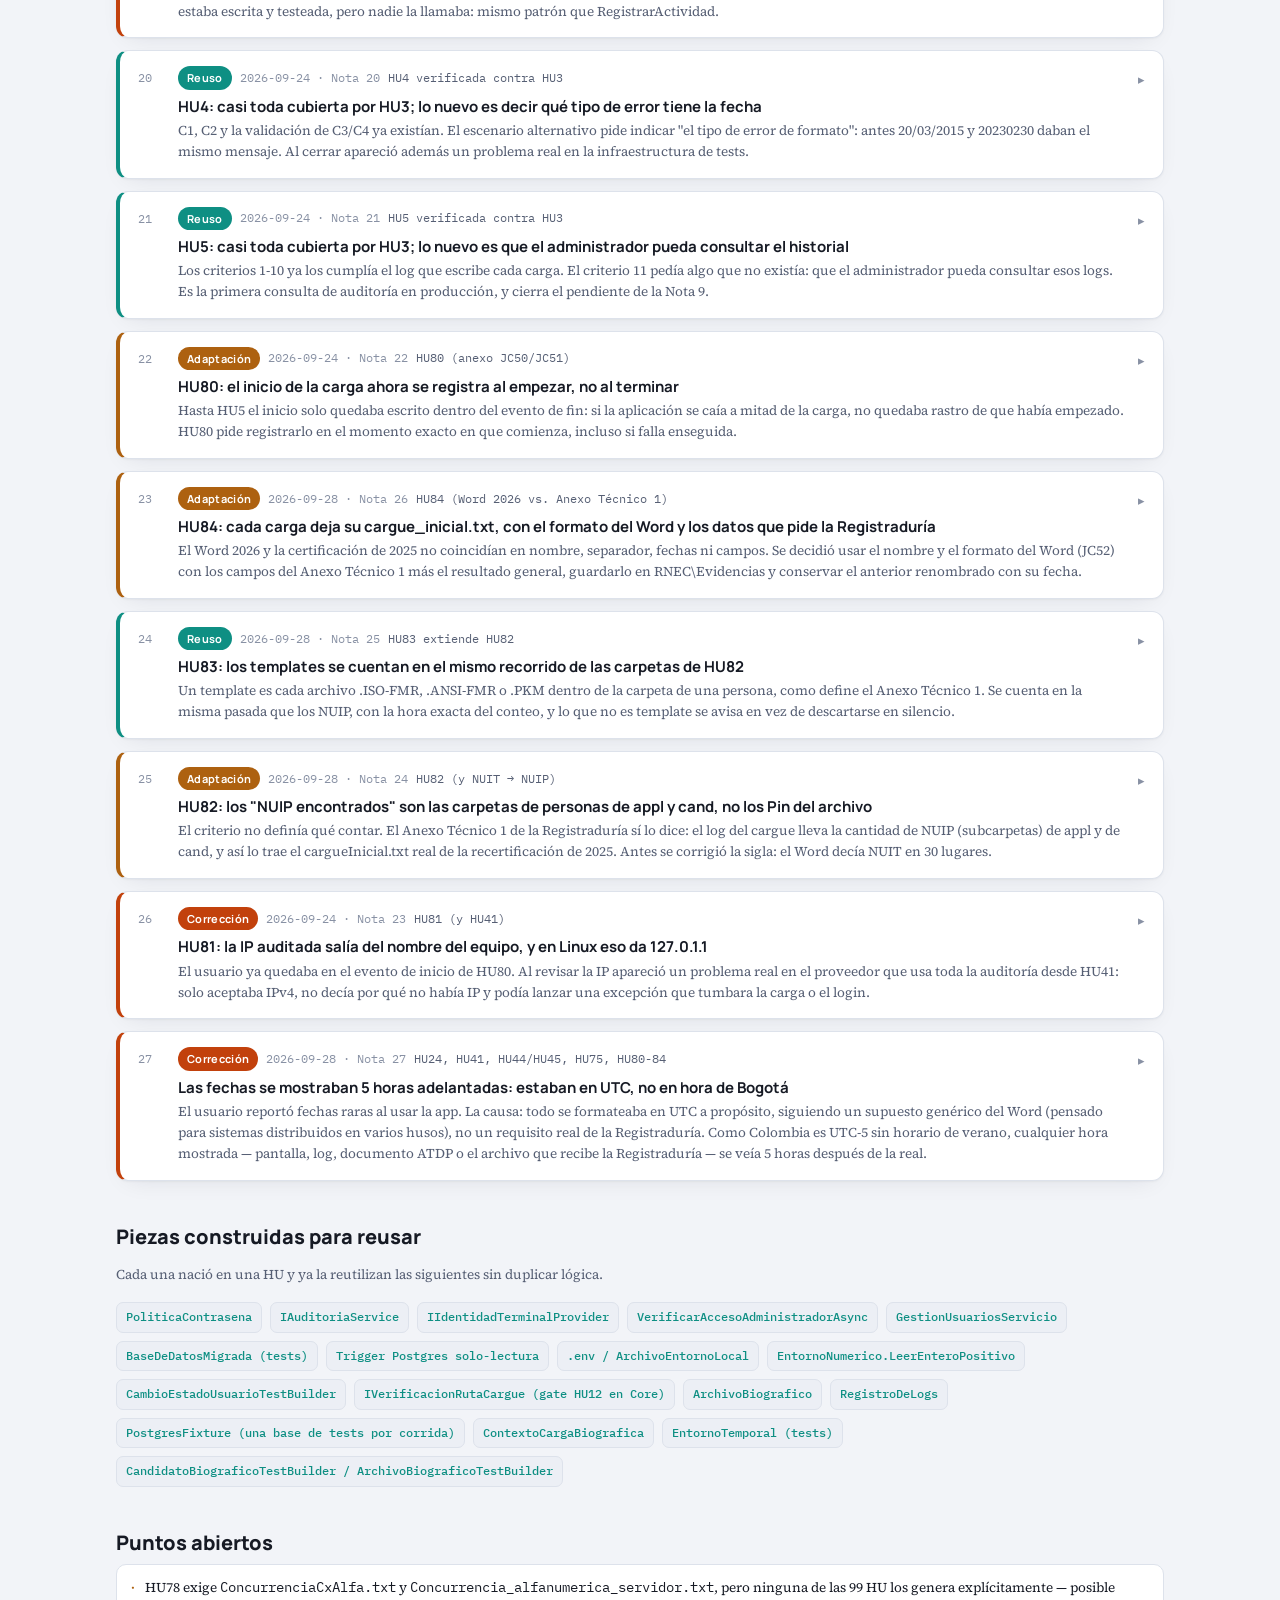
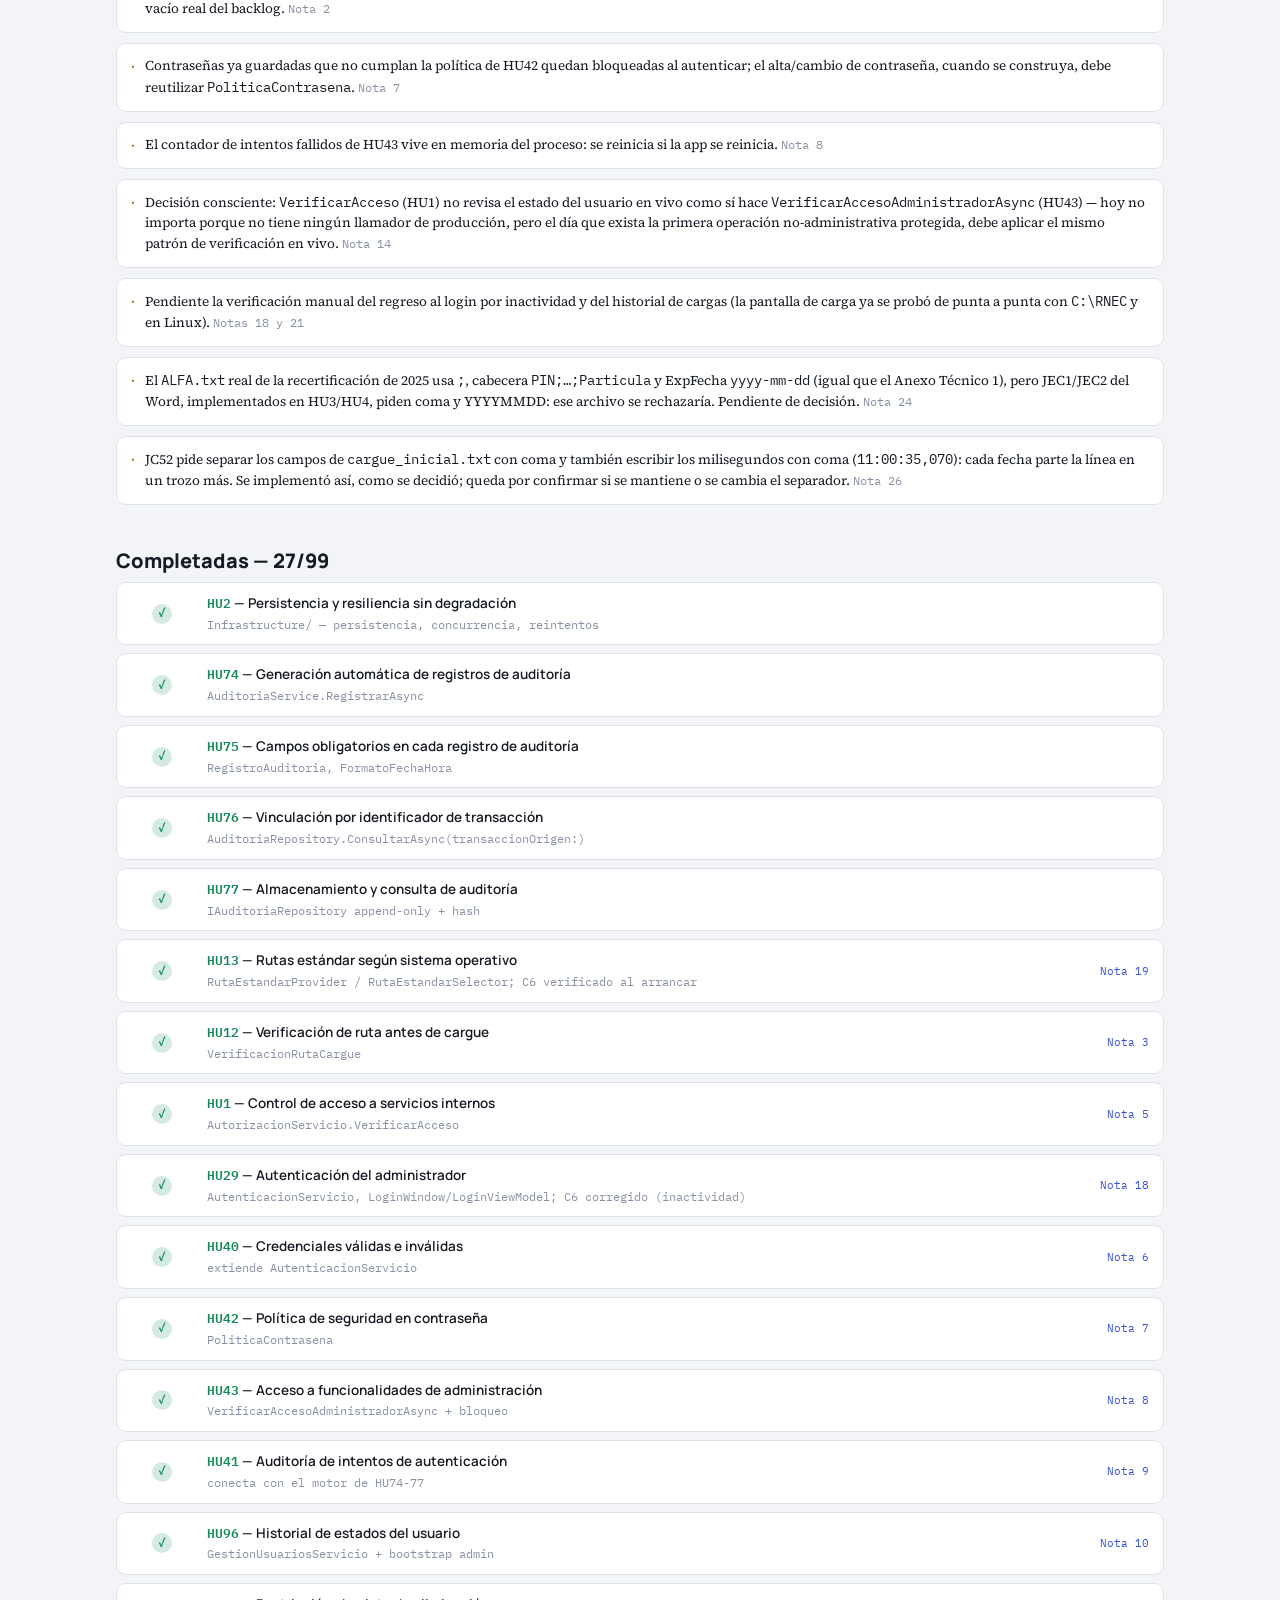
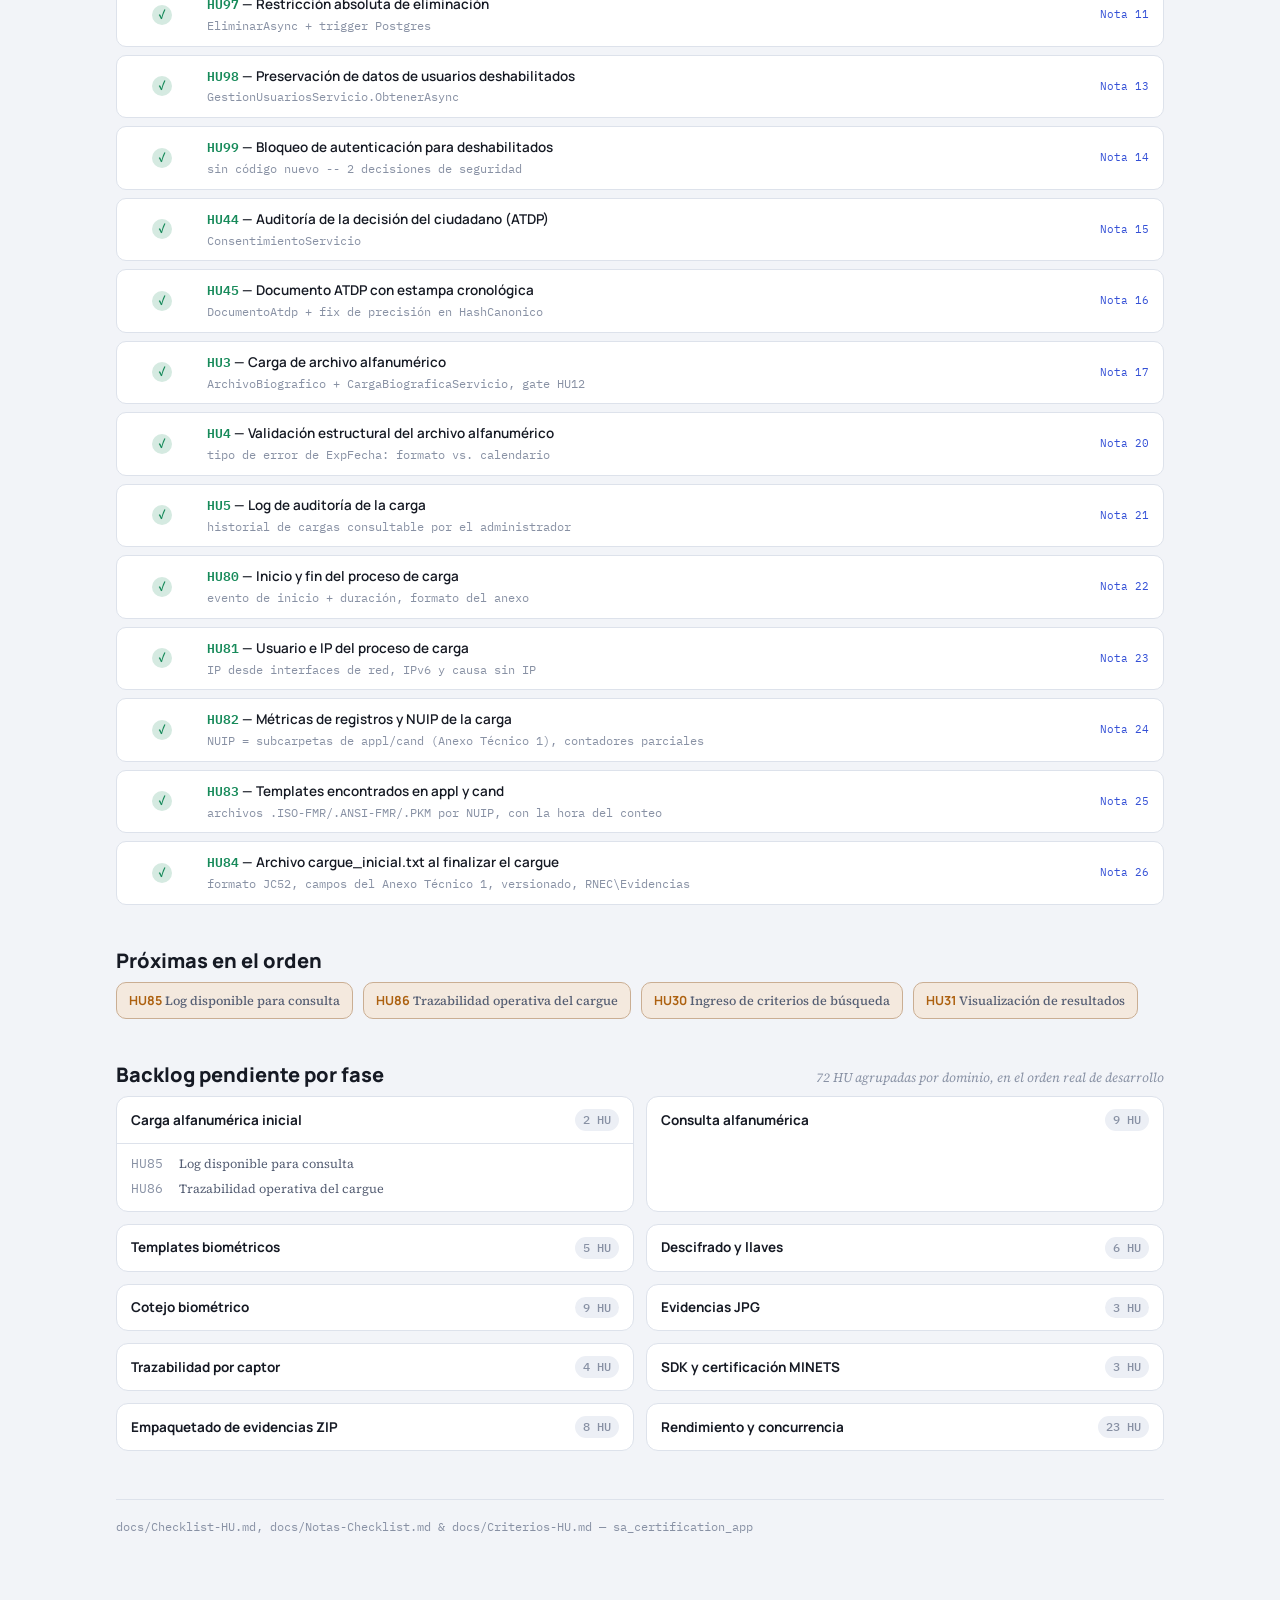
==== commit 074ded99: "Feat: actualizar estadísticas y secciones de la Bitácora de Certificación con nuevos datos de avance" ====
--- a/index.html
+++ b/index.html
@@ -16,9 +16,9 @@
   <h1>Bitácora de Certificación Biométrica</h1>
   <p class="lede">Avance del backlog de 99 Historias de Usuario y las decisiones de arquitectura, orden y reuso que salieron al implementarlas — extraídas de las notas del checklist de desarrollo.</p>
   <div class="meta-bar">
-    <span><b>Última HU cerrada:</b> HU83</span>
-    <span><b>Siguiente:</b> HU84</span>
-    <span><b>Tests en verde:</b> 423/423</span>
+    <span><b>Última HU cerrada:</b> HU84</span>
+    <span><b>Siguiente:</b> HU85</span>
+    <span><b>Tests en verde:</b> 444/444</span>
     <span><b>Migraciones:</b> 4</span>
   </div>
 </header>
@@ -27,27 +27,27 @@
   <div class="stats">
     <div class="stat accent">
       <div class="stat-label">Completadas</div>
-      <div class="stat-value">26</div>
+      <div class="stat-value">27</div>
       <div class="stat-sub">de 99 HU, con test</div>
     </div>
     <div class="stat">
       <div class="stat-label">Pendientes</div>
-      <div class="stat-value">73</div>
-      <div class="stat-sub">siguiente: HU84</div>
+      <div class="stat-value">72</div>
+      <div class="stat-sub">siguiente: HU85</div>
     </div>
     <div class="stat">
       <div class="stat-label">Avance</div>
-      <div class="stat-value">26%</div>
+      <div class="stat-value">27%</div>
       <div class="stat-sub">del backlog total</div>
     </div>
     <div class="stat">
       <div class="stat-label">Hallazgos</div>
-      <div class="stat-value">25</div>
+      <div class="stat-value">26</div>
       <div class="stat-sub">notas de decisión registradas</div>
     </div>
   </div>
-  <div class="progress-track" role="img" aria-label="26 de 99 historias completadas">
-    <div class="progress-fill" style="width: 26.3%"></div>
+  <div class="progress-track" role="img" aria-label="27 de 99 historias completadas">
+    <div class="progress-fill" style="width: 27.3%"></div>
   </div>
 </section>
 
@@ -102,29 +102,30 @@
     <div class="open-item"><span class="mark">·</span><div>El contador de intentos fallidos de HU43 vive en memoria del proceso: se reinicia si la app se reinicia. <span class="src">Nota 8</span></div></div>
     <div class="open-item"><span class="mark">·</span><div>Decisión consciente: <code class="mono">VerificarAcceso</code> (HU1) no revisa el estado del usuario en vivo como sí hace <code class="mono">VerificarAccesoAdministradorAsync</code> (HU43) — hoy no importa porque no tiene ningún llamador de producción, pero el día que exista la primera operación no-administrativa protegida, debe aplicar el mismo patrón de verificación en vivo. <span class="src">Nota 14</span></div></div>
     <div class="open-item"><span class="mark">·</span><div>Pendiente la verificación manual del regreso al login por inactividad y del historial de cargas (la pantalla de carga ya se probó de punta a punta con <code class="mono">C:\RNEC</code> y en Linux). <span class="src">Notas 18 y 21</span></div></div>
-    <div class="open-item"><span class="mark">·</span><div>El <code class="mono">ALFA.txt</code> real de la recertificación de 2025 usa <code class="mono">;</code>, cabecera <code class="mono">PIN;…;Particula</code> y ExpFecha <code class="mono">yyyy-mm-dd</code> (igual que el Anexo Técnico 1), pero JEC1/JEC2 del Word, implementados en HU3/HU4, piden coma y YYYYMMDD: ese archivo se rechazaría. Pendiente de decisión. Además el log del cargue se llama <code class="mono">cargueInicial.txt</code> en el Anexo y <code class="mono">cargue_inicial.txt</code> en HU84: se decide al llegar a HU84. <span class="src">Nota 24</span></div></div>
+    <div class="open-item"><span class="mark">·</span><div>El <code class="mono">ALFA.txt</code> real de la recertificación de 2025 usa <code class="mono">;</code>, cabecera <code class="mono">PIN;…;Particula</code> y ExpFecha <code class="mono">yyyy-mm-dd</code> (igual que el Anexo Técnico 1), pero JEC1/JEC2 del Word, implementados en HU3/HU4, piden coma y YYYYMMDD: ese archivo se rechazaría. Pendiente de decisión. <span class="src">Nota 24</span></div></div>
+    <div class="open-item"><span class="mark">·</span><div>JC52 pide separar los campos de <code class="mono">cargue_inicial.txt</code> con coma y también escribir los milisegundos con coma (<code class="mono">11:00:35,070</code>): cada fecha parte la línea en un trozo más. Se implementó así, como se decidió; queda por confirmar si se mantiene o se cambia el separador. <span class="src">Nota 26</span></div></div>
   </div>
 </section>
 
 <section aria-label="Checklist completado">
-  <div class="section-head"><h2>Completadas — 26/99</h2></div>
+  <div class="section-head"><h2>Completadas — 27/99</h2></div>
   <div class="done-list" id="doneList"></div>
 </section>
 
 <section aria-label="Próximas HU">
   <div class="section-head"><h2>Próximas en el orden</h2></div>
   <div class="nextup">
-    <span class="pill">HU84 <span>Archivo cargue_inicial.txt</span></span>
     <span class="pill">HU85 <span>Log disponible para consulta</span></span>
     <span class="pill">HU86 <span>Trazabilidad operativa del cargue</span></span>
     <span class="pill">HU30 <span>Ingreso de criterios de búsqueda</span></span>
+    <span class="pill">HU31 <span>Visualización de resultados</span></span>
   </div>
 </section>
 
 <section aria-label="Backlog pendiente por fase">
   <div class="section-head">
     <h2>Backlog pendiente por fase</h2>
-    <span class="section-note">73 HU agrupadas por dominio, en el orden real de desarrollo</span>
+    <span class="section-note">72 HU agrupadas por dominio, en el orden real de desarrollo</span>
   </div>
   <div class="backlog-grid" id="backlog"></div>
 </section>
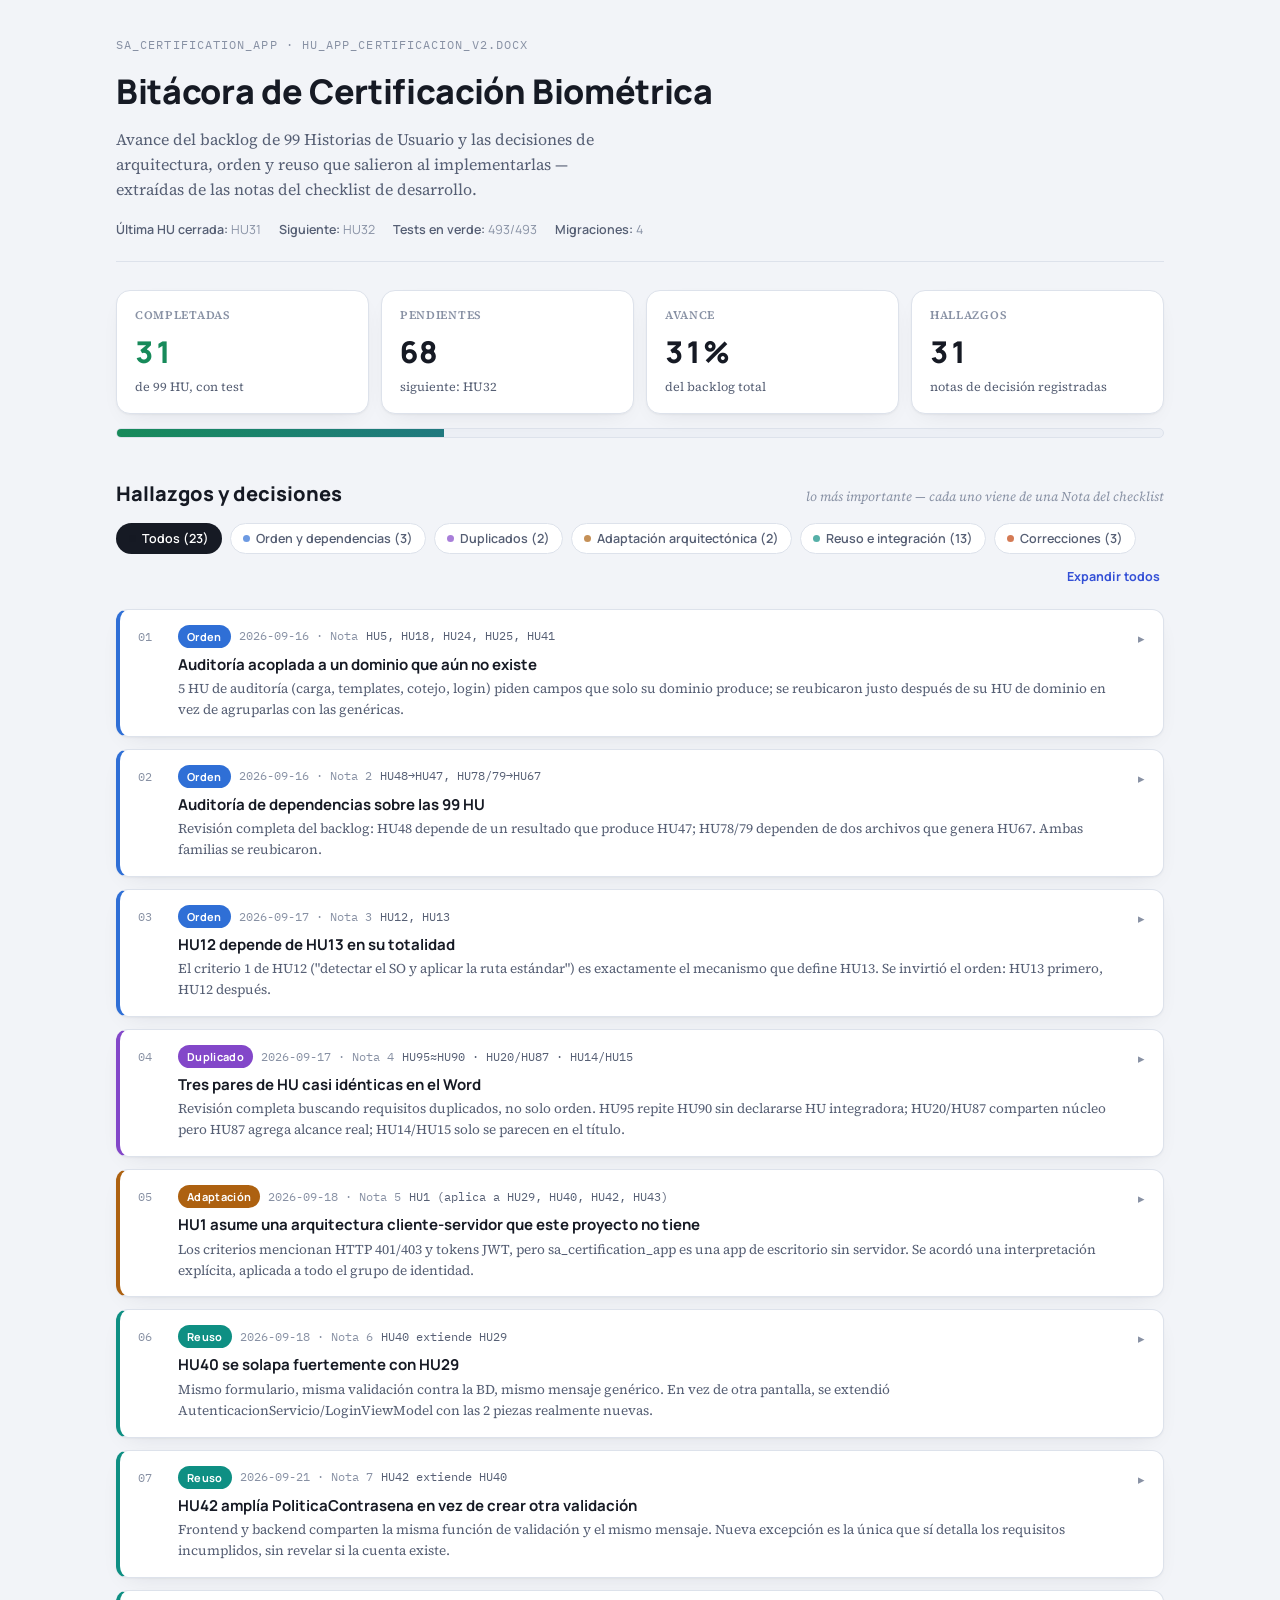
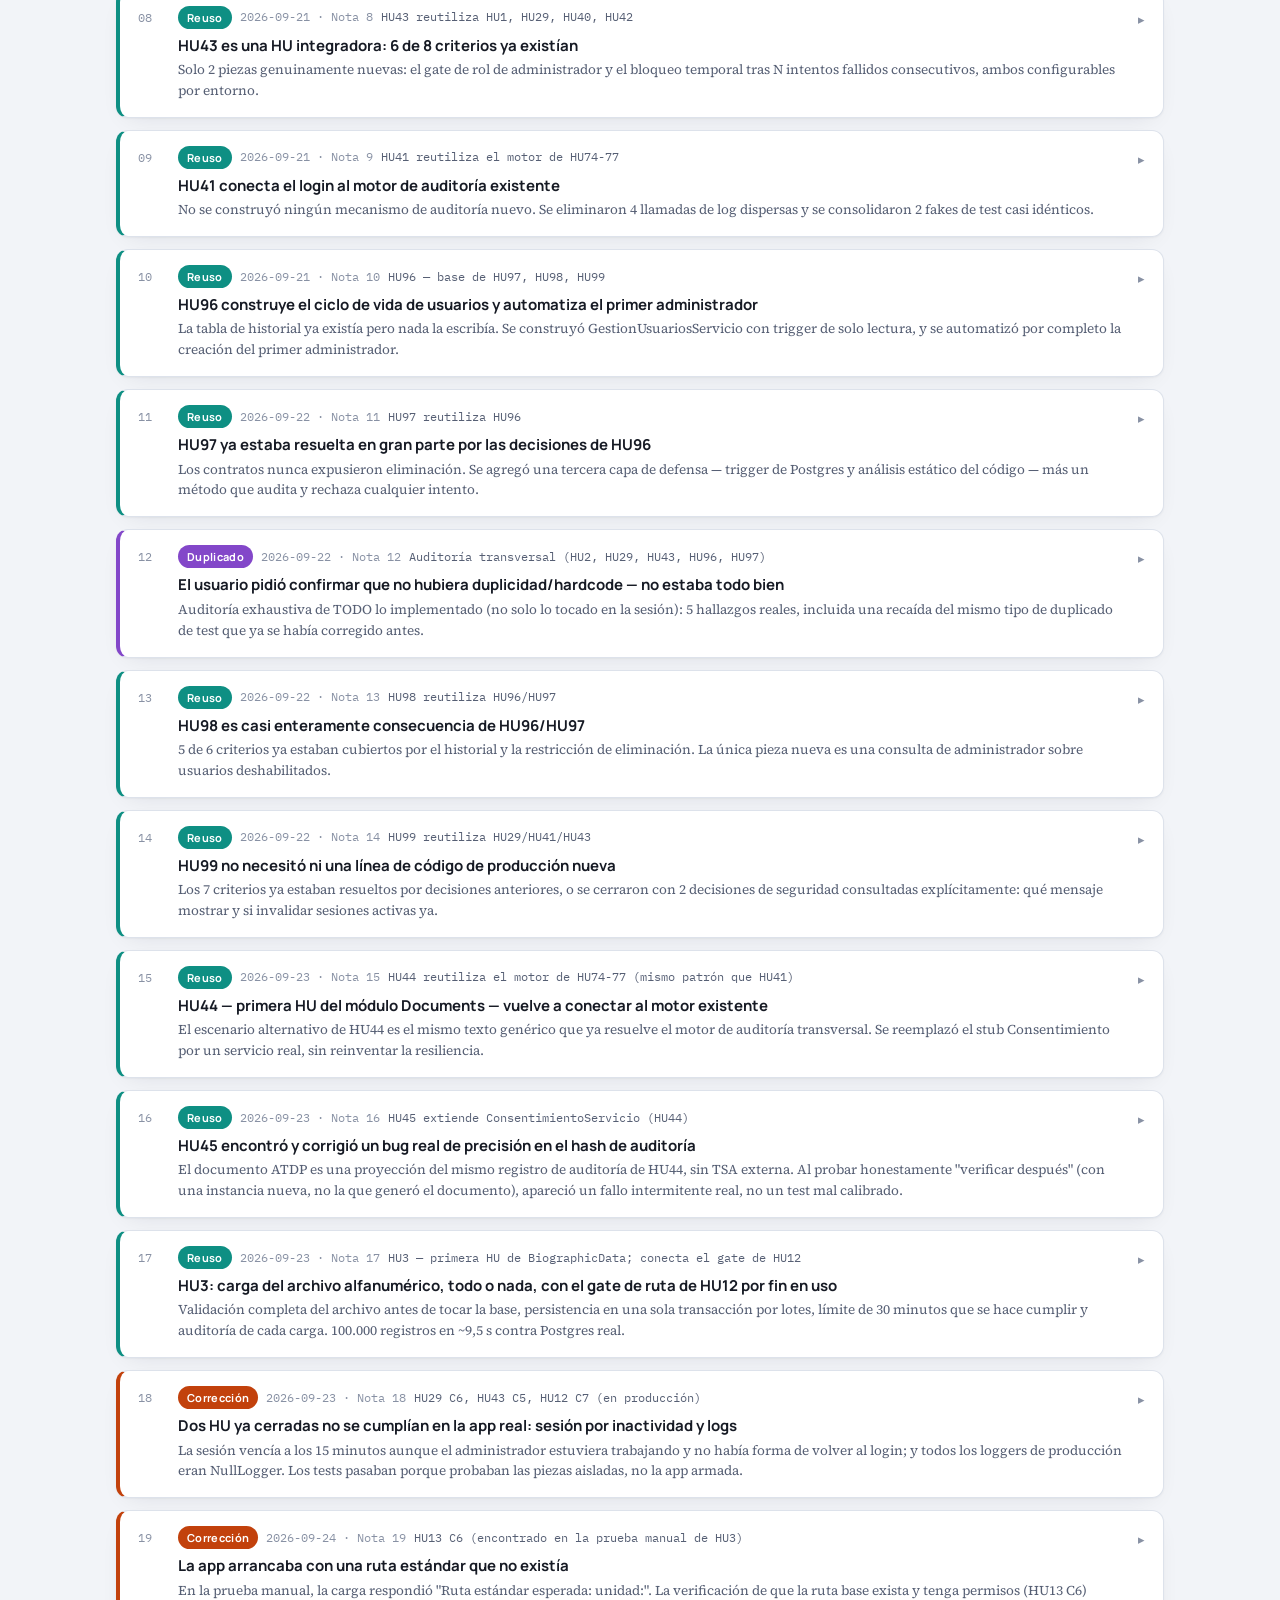
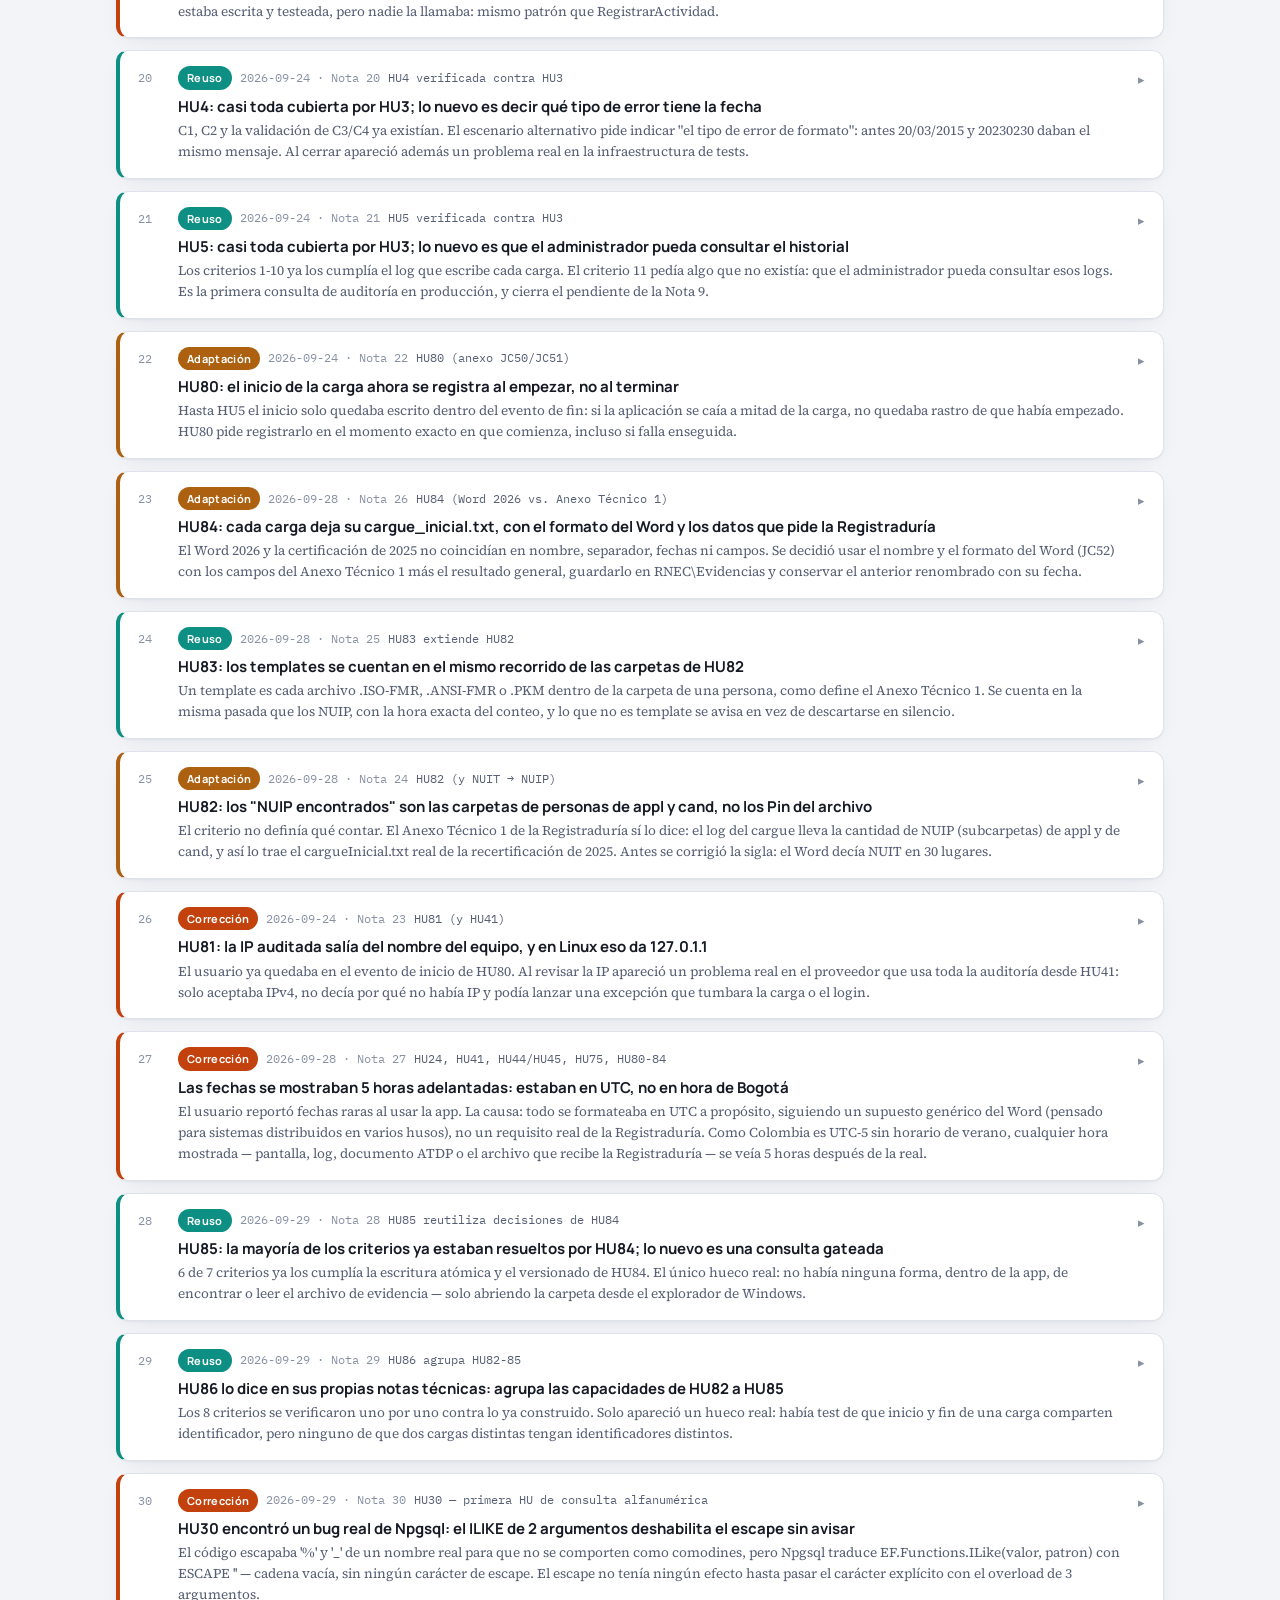
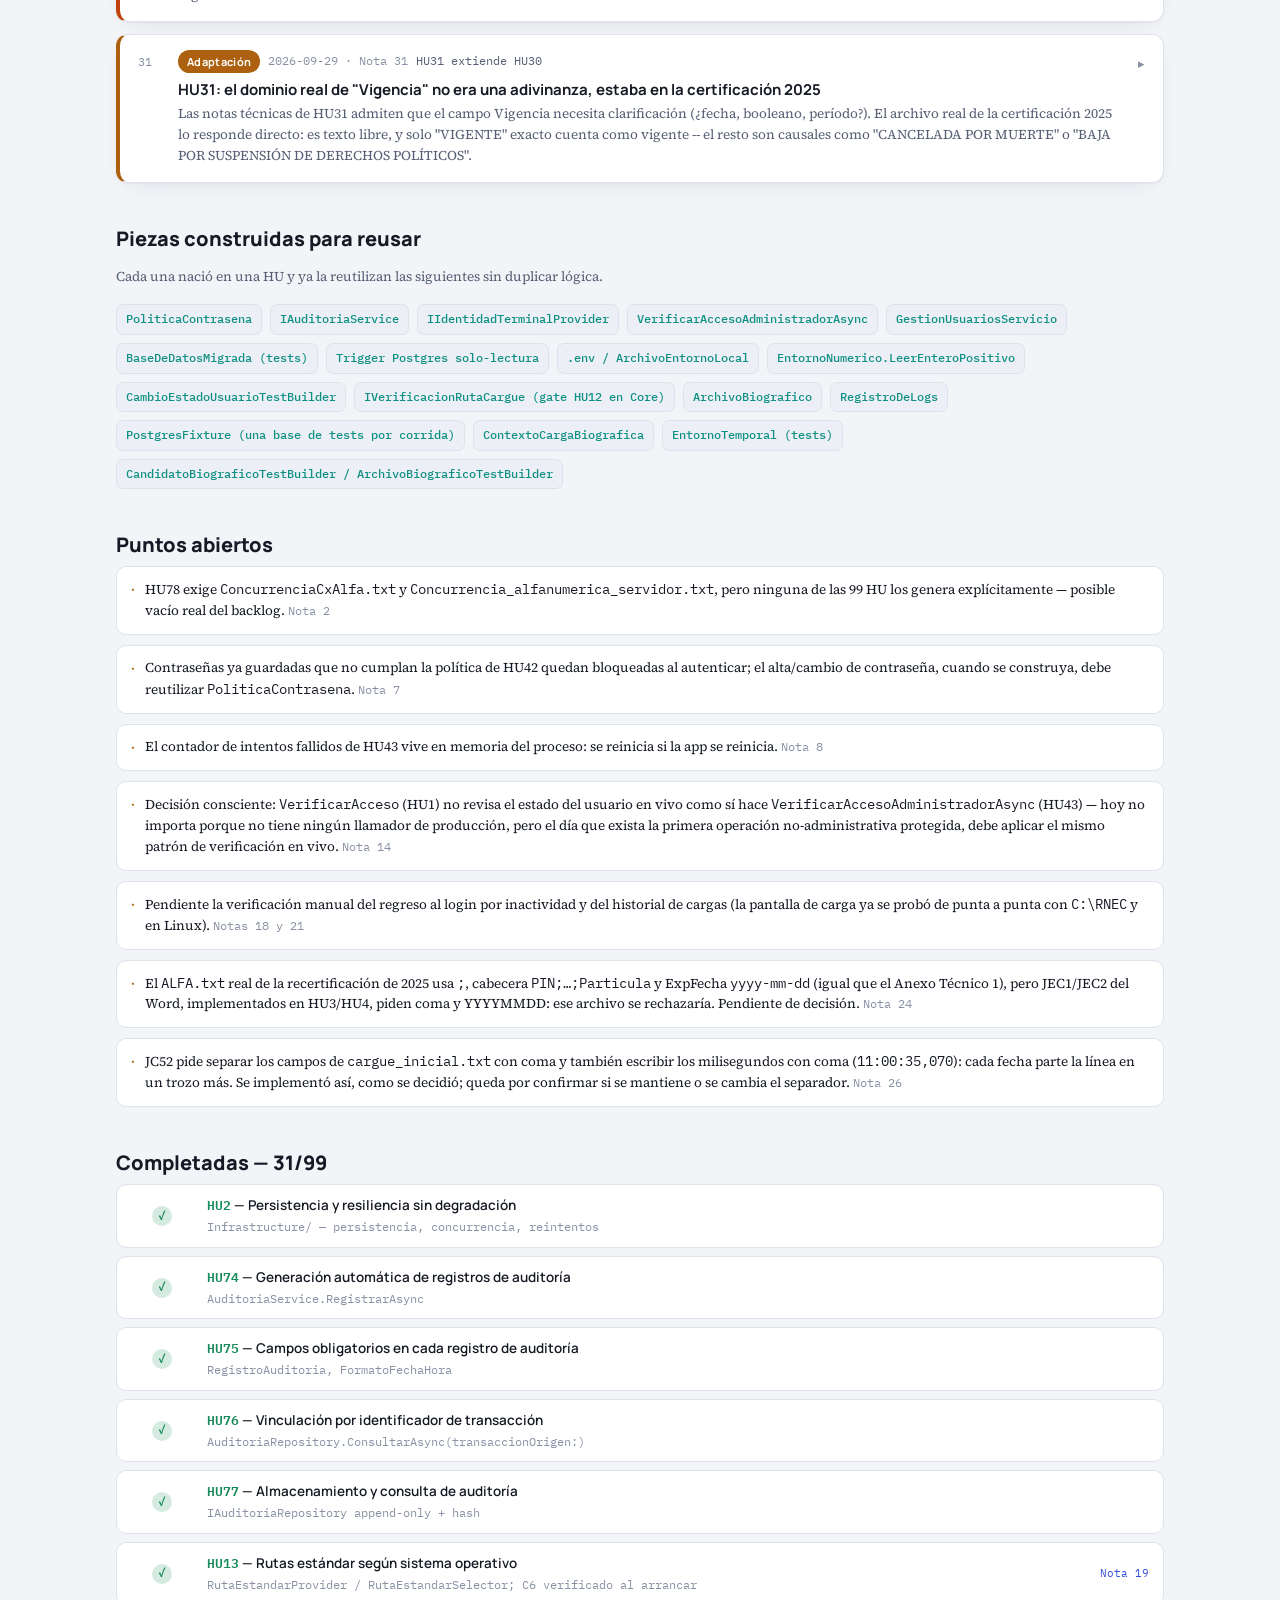
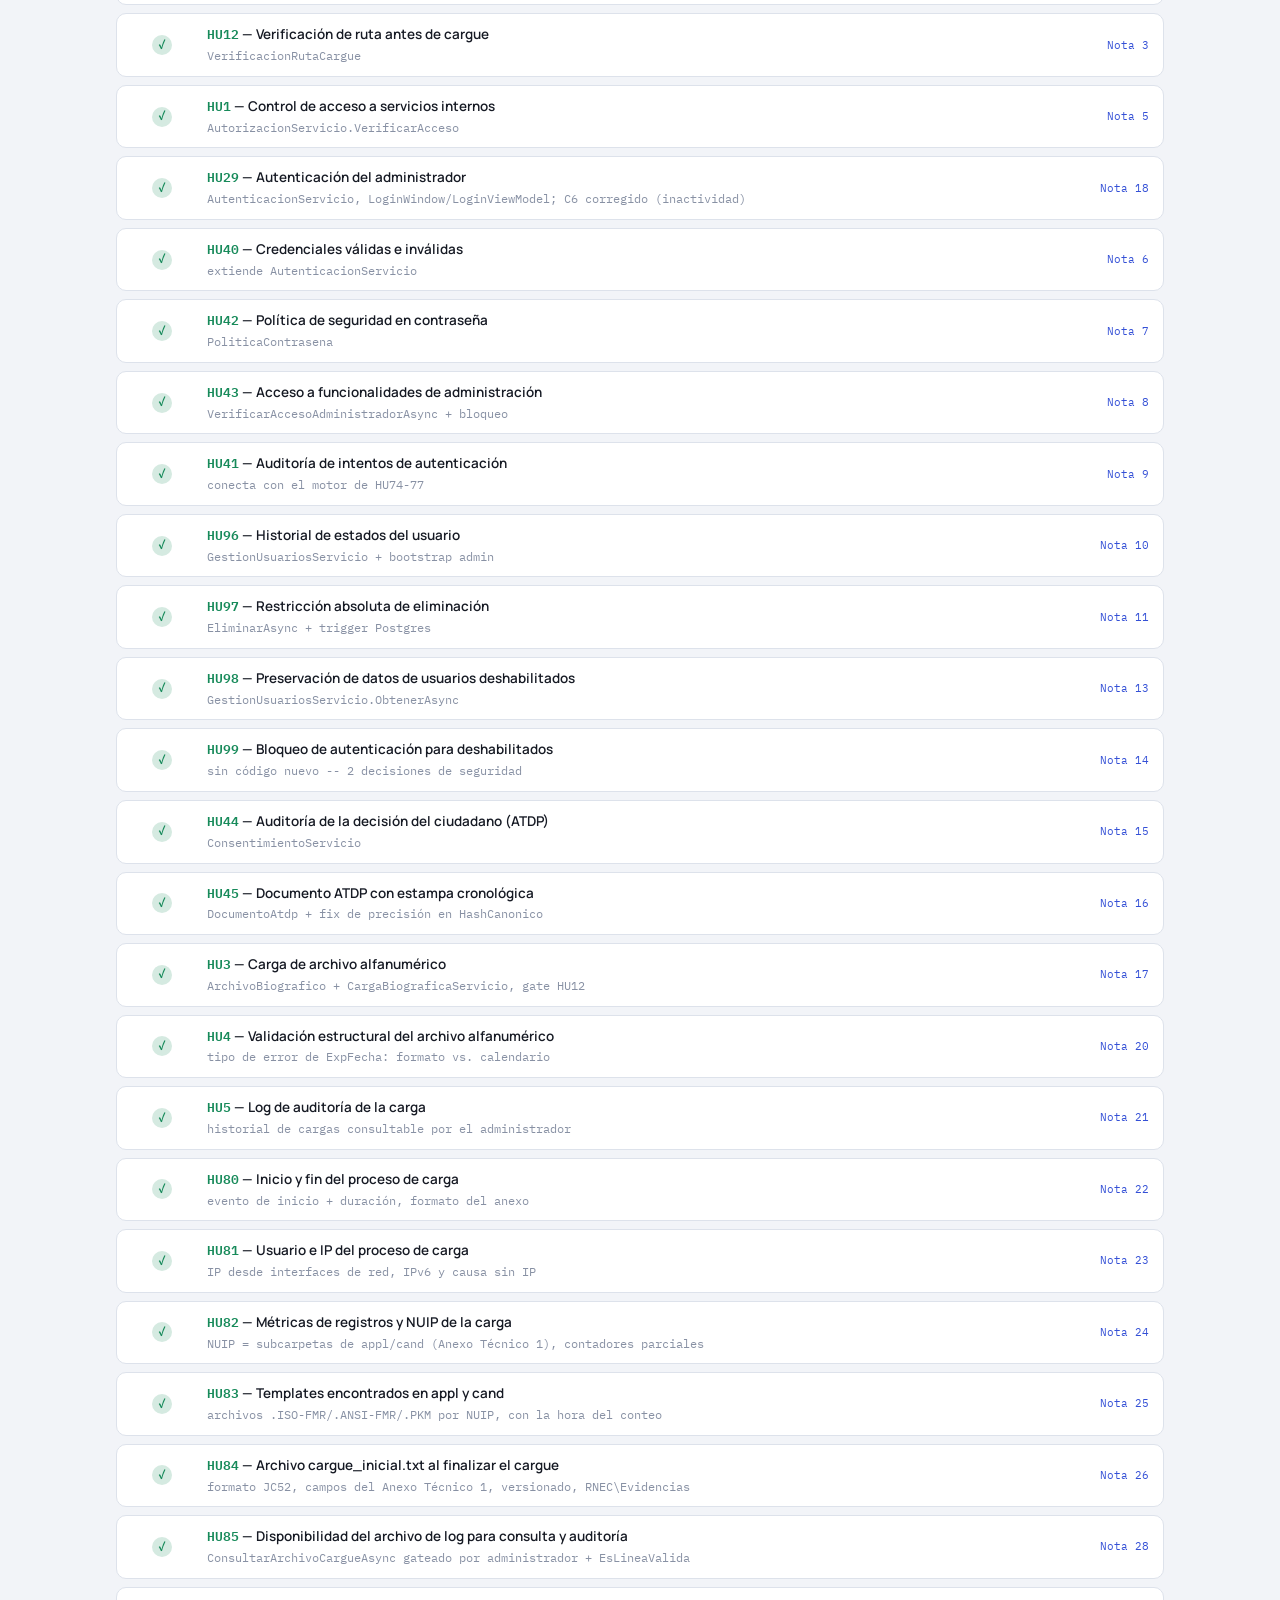
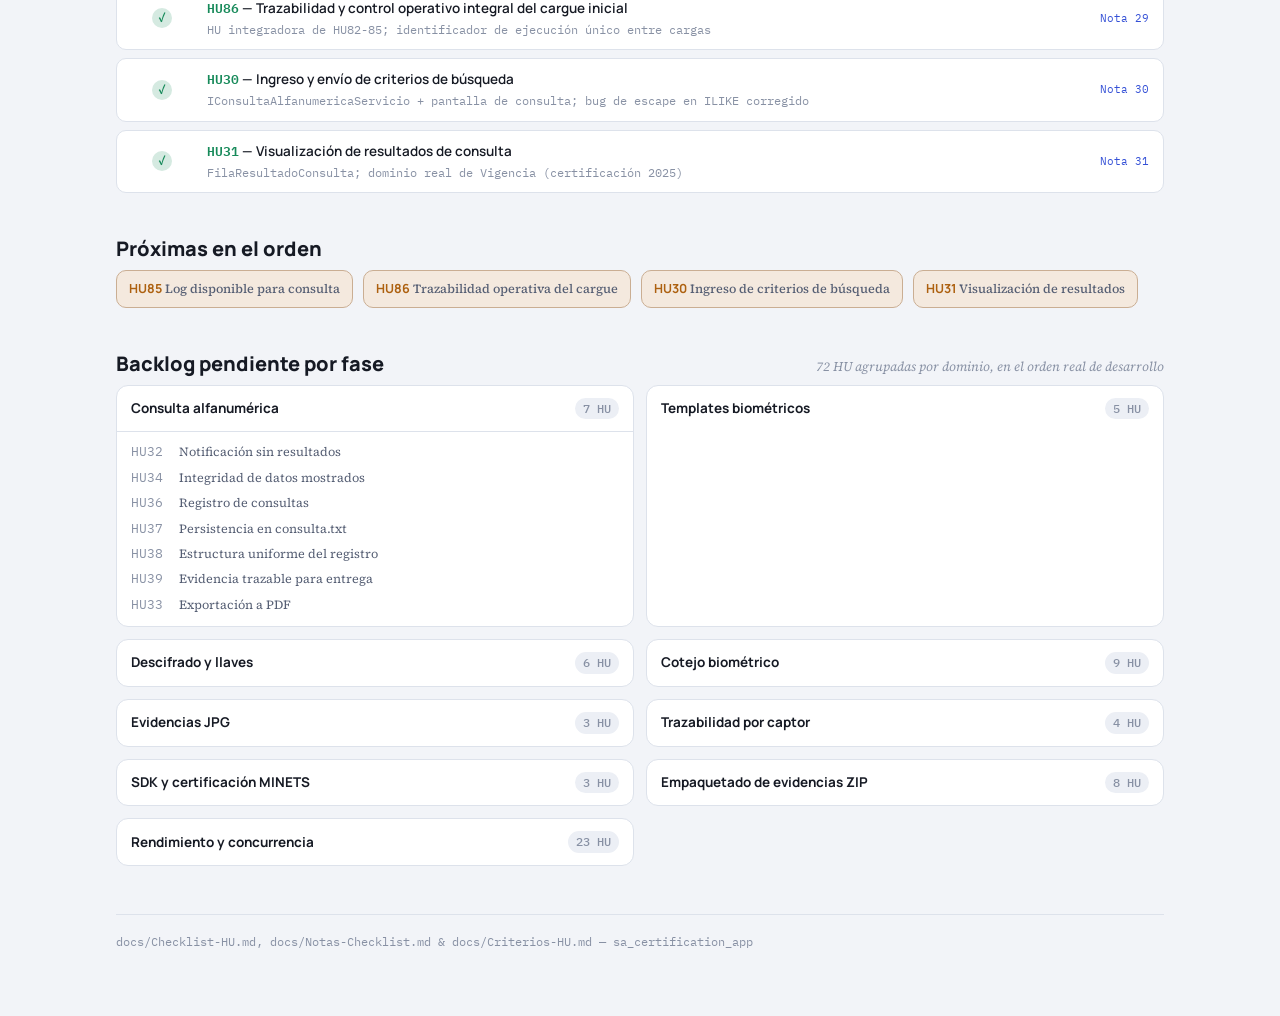
==== commit 672ef9fe: "Feat: actualizar estadísticas de la Bitácora de Certificación con nuevos datos de avance y hallazgos" ====
--- a/index.html
+++ b/index.html
@@ -16,9 +16,9 @@
   <h1>Bitácora de Certificación Biométrica</h1>
   <p class="lede">Avance del backlog de 99 Historias de Usuario y las decisiones de arquitectura, orden y reuso que salieron al implementarlas — extraídas de las notas del checklist de desarrollo.</p>
   <div class="meta-bar">
-    <span><b>Última HU cerrada:</b> HU84</span>
-    <span><b>Siguiente:</b> HU85</span>
-    <span><b>Tests en verde:</b> 444/444</span>
+    <span><b>Última HU cerrada:</b> HU31</span>
+    <span><b>Siguiente:</b> HU32</span>
+    <span><b>Tests en verde:</b> 493/493</span>
     <span><b>Migraciones:</b> 4</span>
   </div>
 </header>
@@ -27,27 +27,27 @@
   <div class="stats">
     <div class="stat accent">
       <div class="stat-label">Completadas</div>
-      <div class="stat-value">27</div>
+      <div class="stat-value">31</div>
       <div class="stat-sub">de 99 HU, con test</div>
     </div>
     <div class="stat">
       <div class="stat-label">Pendientes</div>
-      <div class="stat-value">72</div>
-      <div class="stat-sub">siguiente: HU85</div>
+      <div class="stat-value">68</div>
+      <div class="stat-sub">siguiente: HU32</div>
     </div>
     <div class="stat">
       <div class="stat-label">Avance</div>
-      <div class="stat-value">27%</div>
+      <div class="stat-value">31%</div>
       <div class="stat-sub">del backlog total</div>
     </div>
     <div class="stat">
       <div class="stat-label">Hallazgos</div>
-      <div class="stat-value">26</div>
+      <div class="stat-value">31</div>
       <div class="stat-sub">notas de decisión registradas</div>
     </div>
   </div>
-  <div class="progress-track" role="img" aria-label="27 de 99 historias completadas">
-    <div class="progress-fill" style="width: 27.3%"></div>
+  <div class="progress-track" role="img" aria-label="31 de 99 historias completadas">
+    <div class="progress-fill" style="width: 31.3%"></div>
   </div>
 </section>
 
@@ -108,7 +108,7 @@
 </section>
 
 <section aria-label="Checklist completado">
-  <div class="section-head"><h2>Completadas — 27/99</h2></div>
+  <div class="section-head"><h2>Completadas — 31/99</h2></div>
   <div class="done-list" id="doneList"></div>
 </section>
 
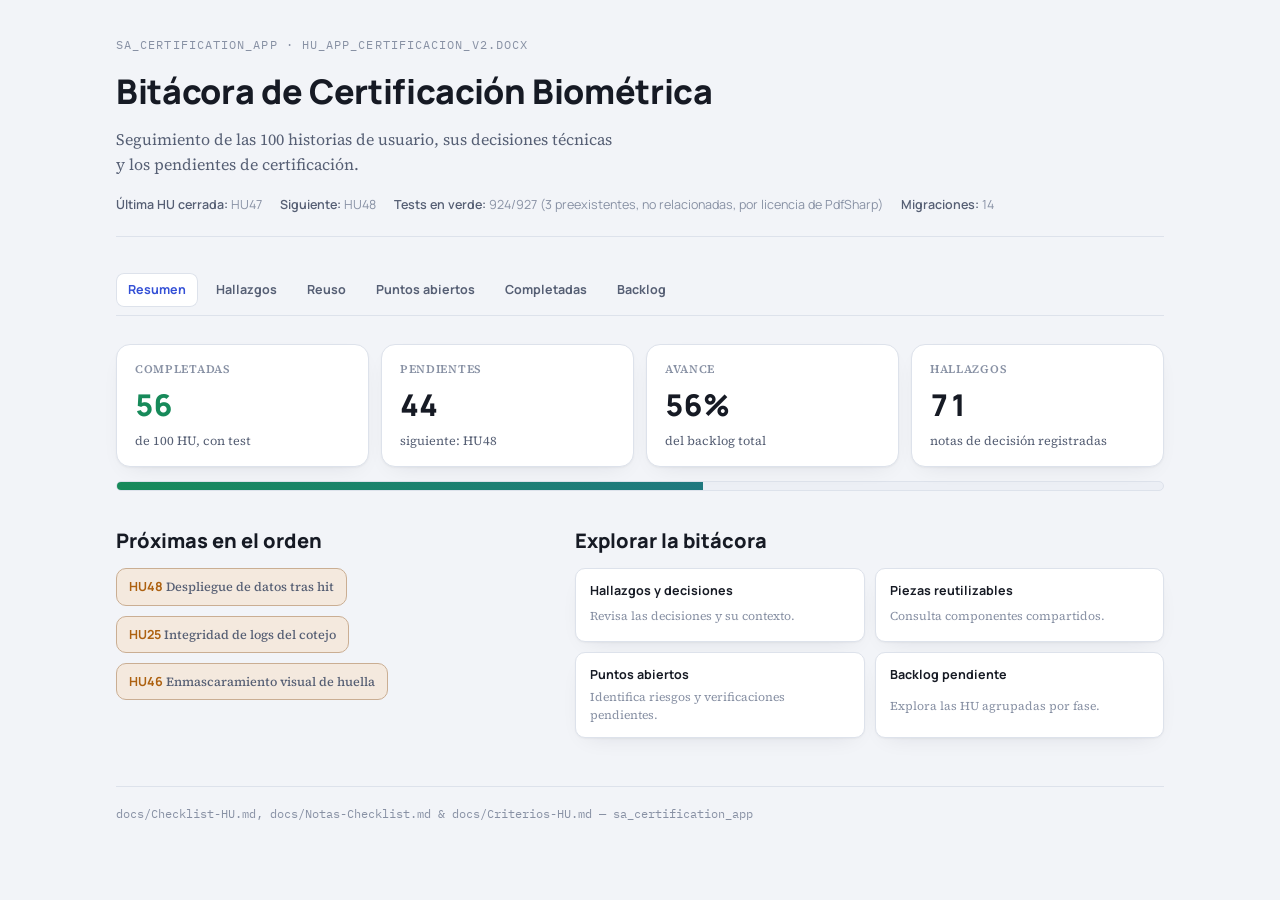
==== commit 552fc0cf: "Refactorización de index.html y styles.css para mejorar la navegación y actualizar las estadísticas " ====
--- a/index.html
+++ b/index.html
@@ -14,63 +14,92 @@
 <header class="top">
   <div class="eyebrow">sa_certification_app · HU_App_Certificacion_V2.docx</div>
   <h1>Bitácora de Certificación Biométrica</h1>
-  <p class="lede">Avance del backlog de 99 Historias de Usuario y las decisiones de arquitectura, orden y reuso que salieron al implementarlas — extraídas de las notas del checklist de desarrollo.</p>
+  <p class="lede">Seguimiento de las 100 historias de usuario, sus decisiones técnicas y los pendientes de certificación.</p>
   <div class="meta-bar">
-    <span><b>Última HU cerrada:</b> HU31</span>
-    <span><b>Siguiente:</b> HU32</span>
-    <span><b>Tests en verde:</b> 493/493</span>
-    <span><b>Migraciones:</b> 4</span>
+    <span><b>Última HU cerrada:</b> HU47</span>
+    <span><b>Siguiente:</b> HU48</span>
+    <span><b>Tests en verde:</b> 924/927 (3 preexistentes, no relacionadas, por licencia de PdfSharp)</span>
+    <span><b>Migraciones:</b> 14</span>
   </div>
 </header>
 
-<section aria-label="Resumen de avance">
+<nav class="primary-nav" aria-label="Secciones de la bitácora">
+  <a href="#resumen">Resumen</a>
+  <a href="#hallazgos">Hallazgos</a>
+  <a href="#reuso">Reuso</a>
+  <a href="#abiertos">Puntos abiertos</a>
+  <a href="#completadas">Completadas</a>
+  <a href="#pendientes">Backlog</a>
+</nav>
+
+<section id="resumen" class="view-panel" aria-label="Resumen de avance">
   <div class="stats">
     <div class="stat accent">
       <div class="stat-label">Completadas</div>
-      <div class="stat-value">31</div>
-      <div class="stat-sub">de 99 HU, con test</div>
+      <div class="stat-value">56</div>
+      <div class="stat-sub">de 100 HU, con test</div>
     </div>
     <div class="stat">
       <div class="stat-label">Pendientes</div>
-      <div class="stat-value">68</div>
-      <div class="stat-sub">siguiente: HU32</div>
+      <div class="stat-value">44</div>
+      <div class="stat-sub">siguiente: HU48</div>
     </div>
     <div class="stat">
       <div class="stat-label">Avance</div>
-      <div class="stat-value">31%</div>
+      <div class="stat-value">56%</div>
       <div class="stat-sub">del backlog total</div>
     </div>
     <div class="stat">
       <div class="stat-label">Hallazgos</div>
-      <div class="stat-value">31</div>
+      <div class="stat-value">71</div>
       <div class="stat-sub">notas de decisión registradas</div>
     </div>
   </div>
-  <div class="progress-track" role="img" aria-label="31 de 99 historias completadas">
-    <div class="progress-fill" style="width: 31.3%"></div>
+  <div class="progress-track" role="img" aria-label="Avance del backlog: 56%">
+    <div class="progress-fill" style="width: 56%"></div>
+  </div>
+
+  <div class="summary-lower">
+    <div class="summary-next">
+      <div class="section-head"><h2>Próximas en el orden</h2></div>
+      <div class="nextup">
+        <span class="pill">HU48 <span>Despliegue de datos tras hit</span></span>
+        <span class="pill">HU25 <span>Integridad de logs del cotejo</span></span>
+        <span class="pill">HU46 <span>Enmascaramiento visual de huella</span></span>
+      </div>
+    </div>
+    <div class="summary-shortcuts">
+      <div class="section-head"><h2>Explorar la bitácora</h2></div>
+      <div class="shortcut-grid">
+        <a class="shortcut" href="#hallazgos"><strong>Hallazgos y decisiones</strong><span>Revisa las decisiones y su contexto.</span></a>
+        <a class="shortcut" href="#reuso"><strong>Piezas reutilizables</strong><span>Consulta componentes compartidos.</span></a>
+        <a class="shortcut" href="#abiertos"><strong>Puntos abiertos</strong><span>Identifica riesgos y verificaciones pendientes.</span></a>
+        <a class="shortcut" href="#pendientes"><strong>Backlog pendiente</strong><span>Explora las HU agrupadas por fase.</span></a>
+      </div>
+    </div>
   </div>
 </section>
 
-<section aria-label="Hallazgos">
+<section id="hallazgos" class="view-panel" aria-label="Hallazgos">
   <div class="section-head">
     <h2>Hallazgos y decisiones</h2>
     <span class="section-note">lo más importante — cada uno viene de una Nota del checklist</span>
   </div>
 
   <div class="toolbar" id="toolbar">
-    <button class="chip" data-cat="all" data-active="true"><span class="dot" style="color:var(--ink)"></span>Todos (23)</button>
-    <button class="chip" data-cat="orden"><span class="dot" style="color:var(--cat-orden)"></span>Orden y dependencias (3)</button>
-    <button class="chip" data-cat="dup"><span class="dot" style="color:var(--cat-dup)"></span>Duplicados (2)</button>
-    <button class="chip" data-cat="adapt"><span class="dot" style="color:var(--cat-adapt)"></span>Adaptación arquitectónica (2)</button>
-    <button class="chip" data-cat="reuso"><span class="dot" style="color:var(--cat-reuso)"></span>Reuso e integración (13)</button>
-    <button class="chip" data-cat="fix"><span class="dot" style="color:var(--cat-fix)"></span>Correcciones (3)</button>
+    <button class="chip" data-cat="all" data-active="true"><span class="dot" style="color:var(--ink)"></span><span>Todos</span> <span class="chip-count">46</span></button>
+    <button class="chip" data-cat="orden"><span class="dot" style="color:var(--cat-orden)"></span><span>Orden y dependencias</span> <span class="chip-count">3</span></button>
+    <button class="chip" data-cat="dup"><span class="dot" style="color:var(--cat-dup)"></span><span>Duplicados</span> <span class="chip-count">2</span></button>
+    <button class="chip" data-cat="adapt"><span class="dot" style="color:var(--cat-adapt)"></span><span>Adaptación arquitectónica</span> <span class="chip-count">9</span></button>
+    <button class="chip" data-cat="reuso"><span class="dot" style="color:var(--cat-reuso)"></span><span>Reuso e integración</span> <span class="chip-count">22</span></button>
+    <button class="chip" data-cat="fix"><span class="dot" style="color:var(--cat-fix)"></span><span>Correcciones</span> <span class="chip-count">9</span></button>
     <button class="toolbar-btn" id="toggleAll">Expandir todos</button>
   </div>
 
   <div id="findings"></div>
 </section>
 
-<section aria-label="Piezas reutilizables">
+<section id="reuso" class="view-panel" aria-label="Piezas reutilizables">
   <div class="section-head"><h2>Piezas construidas para reusar</h2></div>
   <p class="section-note" style="font-style:normal; color:var(--ink-soft); font-family:var(--font-body); font-size:13.5px;">Cada una nació en una HU y ya la reutilizan las siguientes sin duplicar lógica.</p>
   <div class="reuse-strip">
@@ -91,10 +120,21 @@
     <span class="code">ContextoCargaBiografica</span>
     <span class="code">EntornoTemporal (tests)</span>
     <span class="code">CandidatoBiograficoTestBuilder / ArchivoBiograficoTestBuilder</span>
+    <span class="code">CarpetaEvidenciasProvider</span>
+    <span class="code">HashCanonico / VerificarIntegridadAsync (reusado desde HU45)</span>
+    <span class="code">IDetectorImpresoras (Windows/Linux, nunca lanza)</span>
+    <span class="code">IValidadorEstructuraPlantillas (llamado desde RecepcionTemplates, HU16)</span>
+    <span class="code">IValidadorNumeracionDedo (llamado desde RecepcionTemplates, HU16)</span>
+    <span class="code">AuditoriaEnSegundoPlano (cola en memoria, escritura en segundo plano; C6 medido ~1%)</span>
+    <span class="code">ImportadorAuditoriaPendiente (respaldo JSONL a Postgres, DbContext propio)</span>
+    <span class="code">ConsultaAuditoriaTemplates (consulta y exportación, solo administrador)</span>
+    <span class="code">IProteccionLlaves / ProteccionLlavesDpapi y ProteccionLlavesAesGcm (cifrado en reposo por sistema)</span>
+    <span class="code">RegistroLlavesDescifrado (valida, protege y audita el registro de llaves)</span>
+    <span class="code">IValidadorFormatoPlantilla (firma FMR\0, PKM provisional)</span>
   </div>
 </section>
 
-<section aria-label="Puntos abiertos">
+<section id="abiertos" class="view-panel" aria-label="Puntos abiertos">
   <div class="section-head"><h2>Puntos abiertos</h2></div>
   <div class="open-list">
     <div class="open-item"><span class="mark">·</span><div>HU78 exige <code class="mono">ConcurrenciaCxAlfa.txt</code> y <code class="mono">Concurrencia_alfanumerica_servidor.txt</code>, pero ninguna de las 99 HU los genera explícitamente — posible vacío real del backlog. <span class="src">Nota 2</span></div></div>
@@ -104,28 +144,30 @@
     <div class="open-item"><span class="mark">·</span><div>Pendiente la verificación manual del regreso al login por inactividad y del historial de cargas (la pantalla de carga ya se probó de punta a punta con <code class="mono">C:\RNEC</code> y en Linux). <span class="src">Notas 18 y 21</span></div></div>
     <div class="open-item"><span class="mark">·</span><div>El <code class="mono">ALFA.txt</code> real de la recertificación de 2025 usa <code class="mono">;</code>, cabecera <code class="mono">PIN;…;Particula</code> y ExpFecha <code class="mono">yyyy-mm-dd</code> (igual que el Anexo Técnico 1), pero JEC1/JEC2 del Word, implementados en HU3/HU4, piden coma y YYYYMMDD: ese archivo se rechazaría. Pendiente de decisión. <span class="src">Nota 24</span></div></div>
     <div class="open-item"><span class="mark">·</span><div>JC52 pide separar los campos de <code class="mono">cargue_inicial.txt</code> con coma y también escribir los milisegundos con coma (<code class="mono">11:00:35,070</code>): cada fecha parte la línea en un trozo más. Se implementó así, como se decidió; queda por confirmar si se mantiene o se cambia el separador. <span class="src">Nota 26</span></div></div>
+    <div class="open-item"><span class="mark">·</span><div>El NUT que genera HU36 (<code class="mono">consulta_alfanumerica-&lt;guid&gt;</code>) no cumple JC29 ("cadena alfanumérica exactamente de 12 bytes"); ahora también se escribe así en <code class="mono">ConsultaAlfa.txt</code> (HU37) y en su log de acceso (HU39). Se consultó al usuario y se decidió dejarlo sin corregir por ahora. <span class="src">Nota 38</span></div></div>
+    <div class="open-item"><span class="mark">·</span><div>La rama Linux de <code class="mono">IDetectorImpresoras</code> (<code class="mono">lpstat -p</code>) no se pudo ejercitar en el entorno de desarrollo (Windows); queda pendiente verificarla manualmente en una VM Linux, mismo criterio que la rama de rutas de HU13. <span class="src">Nota 41</span></div></div>
+    <div class="open-item"><span class="mark">·</span><div>La muestra real de la certificación 2025 (carpeta <code class="mono">Appl</code>, archivos <code class="mono">1.iso-fmr</code> en minúscula) no cumple JEC4/JEC5 (sensibilidad a mayúsculas/minúsculas) y queda marcada "no conforme" por el validador de HU6 -- a propósito, documentado como hallazgo esperado, no un bug. El conteo tolerante de HU82/83 no cambia. <span class="src">Nota 42</span></div></div>
+    <div class="open-item"><span class="mark">·</span><div>El chequeo de formato PKM (HU8) es provisional (solo exige contenido no vacío): no existe especificación pública de ese formato ni ninguna muestra <code class="mono">.pkm</code> real disponible. Pendiente reemplazarlo cuando se consiga la firma real del SDK biométrico (Securid). <span class="src">Nota 44</span></div></div>
+    <div class="open-item"><span class="mark">·</span><div>La entrega del cliente en <code class="mono">C:\RNEC</code> (APPL y CAND) usaba extensión <code class="mono">.iso-fmr</code> en minúsculas y números de dedo sin cero (<code class="mono">1.ISO-FMR</code>). Se mantuvo el criterio estricto de JEC4/JEC5 y HU7, y se renombraron los 200 archivos para que pasen la validación. Pendiente avisar al cliente para que entregue así desde el origen. <span class="src">Nota 45</span></div></div>
+    <div class="open-item"><span class="mark">·</span><div>HU18 C4 (procesamiento y matching 1:1/1:N) queda sin cumplir hasta que exista HU23: debe llamar a la auditoría de inicio y fin del matching (HU17, que preparaba el template para esto, ya está cerrada). <span class="src">Nota 46</span></div></div>
+    <div class="open-item"><span class="mark">·</span><div>El respaldo de auditoría (HU41) se drena completo en cada llamada de <code class="mono">RegistrarAsync</code>: con un respaldo grande, un login se ralentiza. El importador de HU18 lo vacía en el uso normal. <span class="src">Nota 46</span></div></div>
+    <div class="open-item"><span class="mark">·</span><div>HU9: el Word dice <code class="mono">clopez.key</code> y la nonce como texto; el Anexo Técnico 1 dice <code class="mono">clave.key</code> y <code class="mono">nonce_BASE64.nonce</code>. Se implementó el Anexo, con decisión del usuario. El Word queda pendiente de corregir. <span class="src">Nota 47</span></div></div>
+    <div class="open-item"><span class="mark">·</span><div>En Windows, las llaves cifradas con DPAPI quedan ligadas a la cuenta y al equipo; en Linux, a la clave maestra (<code class="mono">clave-maestra.bin</code>). Si cambian o se borran, hay que registrarlas de nuevo. La rama Linux (permisos 0600) no se ejecutó aún en Linux. <span class="src">Nota 47</span></div></div>
+    <div class="open-item"><span class="mark">·</span><div>HU10 solo tiene un llamador manual (botón "Verificar llaves"): el cotejo (HU23) debe invocar <code class="mono">IVerificacionIntegridadLlaves</code> antes de iniciar para que el bloqueo sea real, no solo un mensaje en pantalla. <span class="src">Nota 48</span></div></div>
+    <div class="open-item"><span class="mark">·</span><div>HU11: el algoritmo (AES-GCM) y la derivación del nonce por archivo son provisionales -- no hay ninguna muestra real de <code class="mono">appl</code> cifrada por la Registraduría contra la cual confirmar el formato. Se ajustará cuando la entreguen. <span class="src">Nota 54</span></div></div>
+    <div class="open-item"><span class="mark">·</span><div>HU14: un aplicante con huellas parcialmente descifradas queda "Exitoso" si al menos una se descifra -- decisión tomada a falta de un criterio explícito, favoreciendo al ciudadano. Revisar si el cotejo real (HU23) exige lo contrario. <span class="src">Nota 55</span></div></div>
   </div>
 </section>
 
-<section aria-label="Checklist completado">
-  <div class="section-head"><h2>Completadas — 31/99</h2></div>
+<section id="completadas" class="view-panel" aria-label="Checklist completado">
+  <div class="section-head"><h2>Completadas — 53/100</h2></div>
   <div class="done-list" id="doneList"></div>
 </section>
 
-<section aria-label="Próximas HU">
-  <div class="section-head"><h2>Próximas en el orden</h2></div>
-  <div class="nextup">
-    <span class="pill">HU85 <span>Log disponible para consulta</span></span>
-    <span class="pill">HU86 <span>Trazabilidad operativa del cargue</span></span>
-    <span class="pill">HU30 <span>Ingreso de criterios de búsqueda</span></span>
-    <span class="pill">HU31 <span>Visualización de resultados</span></span>
-  </div>
-</section>
-
-<section aria-label="Backlog pendiente por fase">
+<section id="pendientes" class="view-panel" aria-label="Backlog pendiente por fase">
   <div class="section-head">
     <h2>Backlog pendiente por fase</h2>
-    <span class="section-note">72 HU agrupadas por dominio, en el orden real de desarrollo</span>
+    <span class="section-note">44 HU agrupadas por dominio, en el orden real de desarrollo</span>
   </div>
   <div class="backlog-grid" id="backlog"></div>
 </section>
--- a/styles.css
+++ b/styles.css
@@ -195,6 +195,7 @@
   transition: background 0.12s, color 0.12s, border-color 0.12s;
 }
 .chip .dot { width: 7px; height: 7px; border-radius: 50%; background: currentColor; opacity: 0.7; }
+.chip-count { font-family: var(--font-mono); font-size: 11px; opacity: 0.75; }
 .chip[data-active="true"] {
   color: var(--surface);
   border-color: transparent;
@@ -435,10 +436,76 @@
   font-family: var(--font-mono);
 }
 
+.primary-nav {
+  position: sticky;
+  top: 0;
+  z-index: 5;
+  display: flex;
+  gap: 6px;
+  overflow-x: auto;
+  margin: 0 0 28px;
+  padding: 8px 0;
+  background: var(--bg);
+  border-bottom: 1px solid var(--border);
+  scrollbar-width: thin;
+}
+.primary-nav a {
+  flex: 0 0 auto;
+  padding: 7px 12px;
+  border-radius: 8px;
+  color: var(--ink-soft);
+  font-family: var(--font-display);
+  font-size: 12.5px;
+  font-weight: 700;
+  text-decoration: none;
+}
+.primary-nav a:hover,
+.primary-nav a[aria-current="page"] {
+  background: var(--surface);
+  color: var(--accent);
+}
+.primary-nav a[aria-current="page"] { box-shadow: inset 0 0 0 1px var(--border); }
+.view-panel[hidden] { display: none; }
+.summary-lower {
+  display: grid;
+  grid-template-columns: minmax(0, 0.85fr) minmax(0, 1.15fr);
+  gap: 24px;
+  align-items: start;
+  margin-top: 30px;
+}
+.summary-lower .section-head { margin-bottom: 12px; }
+.shortcut-grid {
+  display: grid;
+  grid-template-columns: repeat(2, minmax(0, 1fr));
+  gap: 10px;
+}
+.shortcut {
+  display: grid;
+  gap: 3px;
+  min-height: 74px;
+  padding: 12px 14px;
+  border: 1px solid var(--border);
+  border-radius: 10px;
+  background: var(--surface);
+  text-decoration: none;
+  box-shadow: var(--shadow);
+}
+.shortcut strong {
+  color: var(--ink);
+  font-family: var(--font-display);
+  font-size: 12.5px;
+}
+.shortcut span { color: var(--ink-faint); font-size: 12px; }
+.shortcut:hover { border-color: var(--accent); }
+
 @media (max-width: 720px) {
   .stats { grid-template-columns: repeat(2, 1fr); }
   .backlog-grid { grid-template-columns: 1fr; }
   .done-row { grid-template-columns: 46px 1fr; }
   .done-row .hu-nota { display: none; }
   .finding-body { padding-left: 18px; }
-}
+  .summary-lower { grid-template-columns: 1fr; gap: 22px; }
+}
+@media (max-width: 420px) {
+  .shortcut-grid { grid-template-columns: 1fr; }
+}
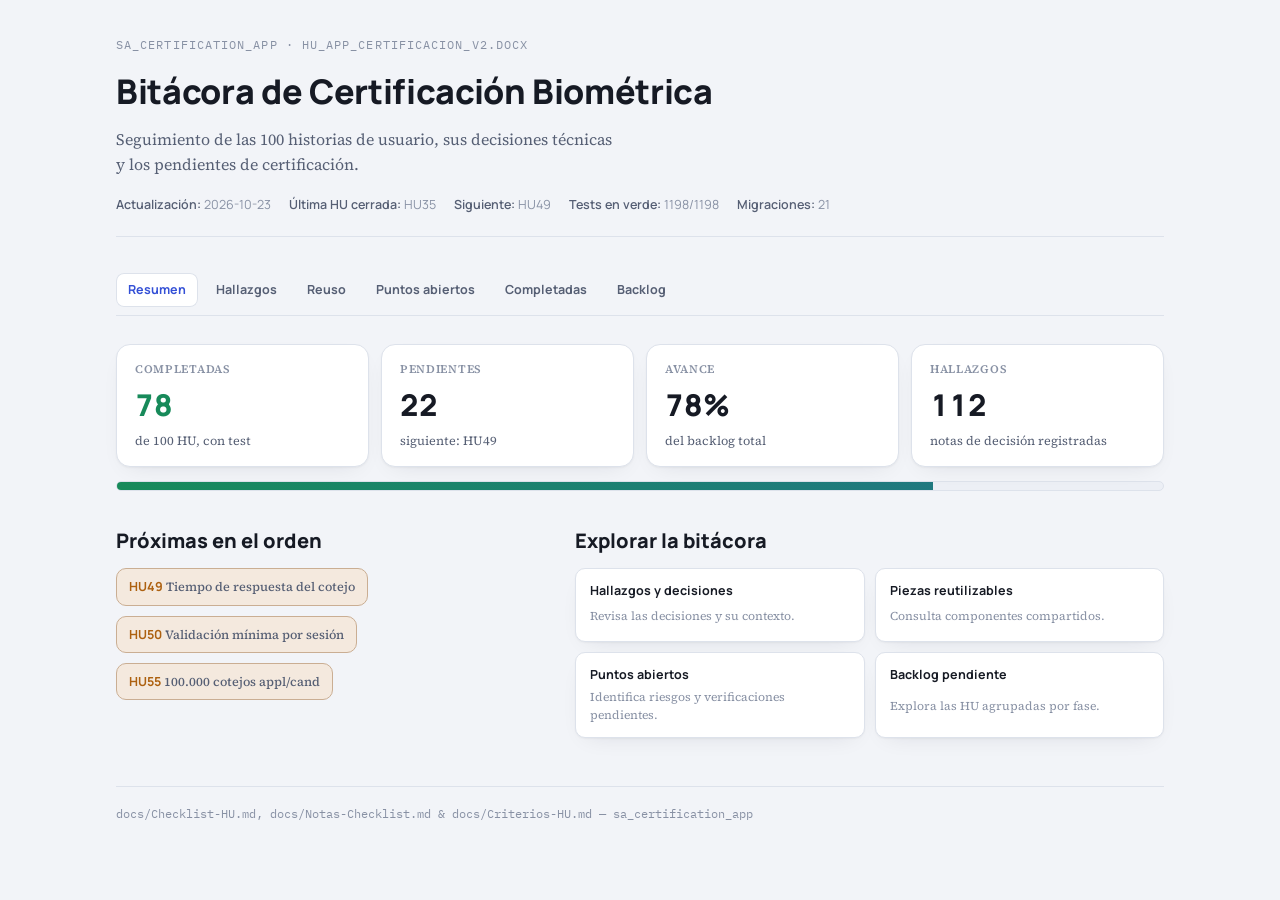
==== commit 9ca5d511: "Actualización de index.html y styles.css para incluir métricas y mejoras visuales - Se actualizaron " ====
--- a/index.html
+++ b/index.html
@@ -16,10 +16,11 @@
   <h1>Bitácora de Certificación Biométrica</h1>
   <p class="lede">Seguimiento de las 100 historias de usuario, sus decisiones técnicas y los pendientes de certificación.</p>
   <div class="meta-bar">
-    <span><b>Última HU cerrada:</b> HU47</span>
-    <span><b>Siguiente:</b> HU48</span>
-    <span><b>Tests en verde:</b> 924/927 (3 preexistentes, no relacionadas, por licencia de PdfSharp)</span>
-    <span><b>Migraciones:</b> 14</span>
+    <span><b>Actualización:</b> <span data-metric="fecha">2026-10-23</span></span>
+    <span><b>Última HU cerrada:</b> <span data-metric="ultimaHu">HU35</span></span>
+    <span><b>Siguiente:</b> <span data-metric="siguiente">HU49</span></span>
+    <span><b>Tests en verde:</b> <span data-metric="tests">1198/1198</span></span>
+    <span><b>Migraciones:</b> <span data-metric="migraciones">21</span></span>
   </div>
 </header>
 
@@ -36,36 +37,36 @@
   <div class="stats">
     <div class="stat accent">
       <div class="stat-label">Completadas</div>
-      <div class="stat-value">56</div>
+      <div class="stat-value" data-metric="completadas">78</div>
       <div class="stat-sub">de 100 HU, con test</div>
     </div>
     <div class="stat">
       <div class="stat-label">Pendientes</div>
-      <div class="stat-value">44</div>
-      <div class="stat-sub">siguiente: HU48</div>
+      <div class="stat-value" data-metric="pendientes">22</div>
+      <div class="stat-sub">siguiente: <span data-metric="siguiente">HU49</span></div>
     </div>
     <div class="stat">
       <div class="stat-label">Avance</div>
-      <div class="stat-value">56%</div>
+      <div class="stat-value" data-metric="avance">78%</div>
       <div class="stat-sub">del backlog total</div>
     </div>
     <div class="stat">
       <div class="stat-label">Hallazgos</div>
-      <div class="stat-value">71</div>
+      <div class="stat-value" data-metric="hallazgos">112</div>
       <div class="stat-sub">notas de decisión registradas</div>
     </div>
   </div>
-  <div class="progress-track" role="img" aria-label="Avance del backlog: 56%">
-    <div class="progress-fill" style="width: 56%"></div>
+  <div class="progress-track" role="img" aria-label="Avance del backlog: 78%">
+    <div class="progress-fill" style="width: 78%"></div>
   </div>
 
   <div class="summary-lower">
     <div class="summary-next">
       <div class="section-head"><h2>Próximas en el orden</h2></div>
-      <div class="nextup">
-        <span class="pill">HU48 <span>Despliegue de datos tras hit</span></span>
-        <span class="pill">HU25 <span>Integridad de logs del cotejo</span></span>
-        <span class="pill">HU46 <span>Enmascaramiento visual de huella</span></span>
+      <div class="nextup" id="nextUp">
+        <span class="pill">HU49 <span>Tiempo de respuesta del cotejo</span></span>
+        <span class="pill">HU50 <span>Validación mínima por sesión</span></span>
+        <span class="pill">HU55 <span>100.000 cotejos appl/cand</span></span>
       </div>
     </div>
     <div class="summary-shortcuts">
@@ -83,16 +84,16 @@
 <section id="hallazgos" class="view-panel" aria-label="Hallazgos">
   <div class="section-head">
     <h2>Hallazgos y decisiones</h2>
-    <span class="section-note">lo más importante — cada uno viene de una Nota del checklist</span>
+    <span class="section-note">112 notas del checklist; no existe Nota 92 en la fuente. Se conserva el histórico y se indican las decisiones posteriores.</span>
   </div>
 
   <div class="toolbar" id="toolbar">
-    <button class="chip" data-cat="all" data-active="true"><span class="dot" style="color:var(--ink)"></span><span>Todos</span> <span class="chip-count">46</span></button>
+    <button class="chip" data-cat="all" data-active="true"><span class="dot" style="color:var(--ink)"></span><span>Todos</span> <span class="chip-count">112</span></button>
     <button class="chip" data-cat="orden"><span class="dot" style="color:var(--cat-orden)"></span><span>Orden y dependencias</span> <span class="chip-count">3</span></button>
     <button class="chip" data-cat="dup"><span class="dot" style="color:var(--cat-dup)"></span><span>Duplicados</span> <span class="chip-count">2</span></button>
-    <button class="chip" data-cat="adapt"><span class="dot" style="color:var(--cat-adapt)"></span><span>Adaptación arquitectónica</span> <span class="chip-count">9</span></button>
-    <button class="chip" data-cat="reuso"><span class="dot" style="color:var(--cat-reuso)"></span><span>Reuso e integración</span> <span class="chip-count">22</span></button>
-    <button class="chip" data-cat="fix"><span class="dot" style="color:var(--cat-fix)"></span><span>Correcciones</span> <span class="chip-count">9</span></button>
+    <button class="chip" data-cat="adapt"><span class="dot" style="color:var(--cat-adapt)"></span><span>Adaptación arquitectónica</span> <span class="chip-count">24</span></button>
+    <button class="chip" data-cat="reuso"><span class="dot" style="color:var(--cat-reuso)"></span><span>Reuso e integración</span> <span class="chip-count">56</span></button>
+    <button class="chip" data-cat="fix"><span class="dot" style="color:var(--cat-fix)"></span><span>Correcciones</span> <span class="chip-count">27</span></button>
     <button class="toolbar-btn" id="toggleAll">Expandir todos</button>
   </div>
 
@@ -128,46 +129,82 @@
     <span class="code">AuditoriaEnSegundoPlano (cola en memoria, escritura en segundo plano; C6 medido ~1%)</span>
     <span class="code">ImportadorAuditoriaPendiente (respaldo JSONL a Postgres, DbContext propio)</span>
     <span class="code">ConsultaAuditoriaTemplates (consulta y exportación, solo administrador)</span>
-    <span class="code">IProteccionLlaves / ProteccionLlavesDpapi y ProteccionLlavesAesGcm (cifrado en reposo por sistema)</span>
+    <span class="code">IProteccionLlaves / ProteccionLlavesDpapi (llaves, no templates)</span>
     <span class="code">RegistroLlavesDescifrado (valida, protege y audita el registro de llaves)</span>
     <span class="code">IValidadorFormatoPlantilla (firma FMR\0, PKM provisional)</span>
+    <span class="code">ILocalizadorTemplates / LocalizadorTemplates (APPL/CAND en vivo, sin tablas)</span>
+    <span class="code">ICotejoPorNuipServicio (núcleo HU23/HU47)</span>
+    <span class="code">MotorCapturaHuellaMorpho / CaptureHost (lector físico)</span>
+    <span class="code">IUmbralCalidadServicio / MatchingThreshold de Neurotec</span>
+    <span class="code">HomologacionSdkServicio / DocumentoCambioVersionSdkServicio</span>
+    <span class="code">IAlmacenamientoEvidenciaJpg / AlmacenamientoEvidenciaJpgConAuditoria</span>
+    <span class="code">EvidenciaDesempenoCotejoServicio / EjecucionCotejoConEvidenciaServicio</span>
+    <span class="code">EscritorArchivoEvidenciaTexto (validación y reversión)</span>
+    <span class="code">HashHexSha256.CalcularAsync (SHA-256 por Stream, HU90)</span>
+    <span class="code">RecopilacionEvidenciasServicio / EmpaquetadoEvidenciasServicio</span>
+    <span class="code">CarpetaPaquetesProvider (ZIP y .hash fuera de Evidencias)</span>
+    <span class="code">VerificarIntegridadAsync (paquetes existentes, HU90/HU95)</span>
+    <span class="code">FlujoPaqueteEvidenciasServicio (orquestación con plazo y reporte, HU91)</span>
+    <span class="code">IPaqueteEvidenciasRepository / PaqueteEvidenciasRepository (reserva persistente y reintento)</span>
+    <span class="code">FlujoPaqueteEvidenciasServicio.ConsultarAsync (hash persistido sin recalcular, HU92)</span>
+    <span class="code">HashHexSha256.EsValido (64 hex minúsculos)</span>
+    <span class="code">FlujoPaqueteEvidenciasServicio.ExportarAsync (par ZIP/.hash verificado contra BD, HU93)</span>
+    <span class="code">SelectorCarpetaAvalonia (selección de carpeta de entrega)</span>
+    <span class="code">ResumenCompresionEvidencias (incluidos, omisiones y advertencias, HU94)</span>
+    <span class="code">FlujoPaqueteEvidenciasServicio.ConsultarNovedadesAsync (consulta incluso en fallo)</span>
+    <span class="code">RendimientoConsultaAlfanumerica (bloques, límites exactos y advertencias, HU35)</span>
+    <span class="code">AuditoriaRepository.RegistrarAsync (desvincula solo el evento confirmado)</span>
   </div>
 </section>
 
 <section id="abiertos" class="view-panel" aria-label="Puntos abiertos">
   <div class="section-head"><h2>Puntos abiertos</h2></div>
   <div class="open-list">
+    <div class="open-item resolved"><span class="mark">✓</span><div><b>Resuelto con HU35.</b> El rendimiento alfanumérico diferido de HU31/HU32 se prueba con 10.000 candidatos sintéticos y veinte consultas reales, 3 s/110% exactos. Auditoría confirmada ya no se acumula en el seguimiento del contexto; aviso al Administrador y log sin cortar sesión. Benchmark separado del paralelismo de otras colecciones, tras investigar un incumplimiento inicial del ratio. <span class="src">Nota 113</span></div></div>
+    <div class="open-item"><span class="mark">·</span><div><b>Alcance del rendimiento HU35:</b> datos/volumen y frontera de medición aprobados, no certificación de cualquier equipo/red. La publicación se mide en el ViewModel, no el último píxel de Windows; impresora/PDF excluidos. Heap bruto e hilos reutilizables pueden crecer sin fuga: se comprueban referencias liberadas, tracking y conexiones. El aislamiento de xUnit no controla procesos externos. Mantener nivel Information/Warning para conservar los logs operativos; HU49/HU50 siguen pendientes. <span class="src">Nota 113</span></div></div>
     <div class="open-item"><span class="mark">·</span><div>HU78 exige <code class="mono">ConcurrenciaCxAlfa.txt</code> y <code class="mono">Concurrencia_alfanumerica_servidor.txt</code>, pero ninguna de las 99 HU los genera explícitamente — posible vacío real del backlog. <span class="src">Nota 2</span></div></div>
-    <div class="open-item"><span class="mark">·</span><div>Contraseñas ya guardadas que no cumplan la política de HU42 quedan bloqueadas al autenticar; el alta/cambio de contraseña, cuando se construya, debe reutilizar <code class="mono">PoliticaContrasena</code>. <span class="src">Nota 7</span></div></div>
-    <div class="open-item"><span class="mark">·</span><div>El contador de intentos fallidos de HU43 vive en memoria del proceso: se reinicia si la app se reinicia. <span class="src">Nota 8</span></div></div>
+    <div class="open-item"><span class="mark">·</span><div>Contraseñas históricas que no cumplan HU42 quedan bloqueadas al autenticar. HU100 ya permite restablecerlas y reutiliza la política; no es una funcionalidad futura. <span class="src">Notas 7, 58–66</span></div></div>
+    <div class="open-item resolved"><span class="mark">✓</span><div><b>Resuelto.</b> El bloqueo por intentos fallidos de HU43 se persiste en PostgreSQL; reiniciar la app no lo evita. <span class="src">Nota 52, sustituye la limitación de la Nota 8</span></div></div>
     <div class="open-item"><span class="mark">·</span><div>Decisión consciente: <code class="mono">VerificarAcceso</code> (HU1) no revisa el estado del usuario en vivo como sí hace <code class="mono">VerificarAccesoAdministradorAsync</code> (HU43) — hoy no importa porque no tiene ningún llamador de producción, pero el día que exista la primera operación no-administrativa protegida, debe aplicar el mismo patrón de verificación en vivo. <span class="src">Nota 14</span></div></div>
     <div class="open-item"><span class="mark">·</span><div>Pendiente la verificación manual del regreso al login por inactividad y del historial de cargas (la pantalla de carga ya se probó de punta a punta con <code class="mono">C:\RNEC</code> y en Linux). <span class="src">Notas 18 y 21</span></div></div>
-    <div class="open-item"><span class="mark">·</span><div>El <code class="mono">ALFA.txt</code> real de la recertificación de 2025 usa <code class="mono">;</code>, cabecera <code class="mono">PIN;…;Particula</code> y ExpFecha <code class="mono">yyyy-mm-dd</code> (igual que el Anexo Técnico 1), pero JEC1/JEC2 del Word, implementados en HU3/HU4, piden coma y YYYYMMDD: ese archivo se rechazaría. Pendiente de decisión. <span class="src">Nota 24</span></div></div>
+    <div class="open-item resolved"><span class="mark">✓</span><div><b>Resuelto.</b> HU3/HU4 siguen el Anexo y el archivo real: separador <code class="mono">;</code>, PIN/Particula y ExpFecha <code class="mono">yyyy-mm-dd</code>, no los formatos anteriores de JEC1/JEC2. <span class="src">Nota 49</span></div></div>
     <div class="open-item"><span class="mark">·</span><div>JC52 pide separar los campos de <code class="mono">cargue_inicial.txt</code> con coma y también escribir los milisegundos con coma (<code class="mono">11:00:35,070</code>): cada fecha parte la línea en un trozo más. Se implementó así, como se decidió; queda por confirmar si se mantiene o se cambia el separador. <span class="src">Nota 26</span></div></div>
     <div class="open-item"><span class="mark">·</span><div>El NUT que genera HU36 (<code class="mono">consulta_alfanumerica-&lt;guid&gt;</code>) no cumple JC29 ("cadena alfanumérica exactamente de 12 bytes"); ahora también se escribe así en <code class="mono">ConsultaAlfa.txt</code> (HU37) y en su log de acceso (HU39). Se consultó al usuario y se decidió dejarlo sin corregir por ahora. <span class="src">Nota 38</span></div></div>
     <div class="open-item"><span class="mark">·</span><div>La rama Linux de <code class="mono">IDetectorImpresoras</code> (<code class="mono">lpstat -p</code>) no se pudo ejercitar en el entorno de desarrollo (Windows); queda pendiente verificarla manualmente en una VM Linux, mismo criterio que la rama de rutas de HU13. <span class="src">Nota 41</span></div></div>
     <div class="open-item"><span class="mark">·</span><div>La muestra real de la certificación 2025 (carpeta <code class="mono">Appl</code>, archivos <code class="mono">1.iso-fmr</code> en minúscula) no cumple JEC4/JEC5 (sensibilidad a mayúsculas/minúsculas) y queda marcada "no conforme" por el validador de HU6 -- a propósito, documentado como hallazgo esperado, no un bug. El conteo tolerante de HU82/83 no cambia. <span class="src">Nota 42</span></div></div>
     <div class="open-item"><span class="mark">·</span><div>El chequeo de formato PKM (HU8) es provisional (solo exige contenido no vacío): no existe especificación pública de ese formato ni ninguna muestra <code class="mono">.pkm</code> real disponible. Pendiente reemplazarlo cuando se consiga la firma real del SDK biométrico (Securid). <span class="src">Nota 44</span></div></div>
     <div class="open-item"><span class="mark">·</span><div>La entrega del cliente en <code class="mono">C:\RNEC</code> (APPL y CAND) usaba extensión <code class="mono">.iso-fmr</code> en minúsculas y números de dedo sin cero (<code class="mono">1.ISO-FMR</code>). Se mantuvo el criterio estricto de JEC4/JEC5 y HU7, y se renombraron los 200 archivos para que pasen la validación. Pendiente avisar al cliente para que entregue así desde el origen. <span class="src">Nota 45</span></div></div>
-    <div class="open-item"><span class="mark">·</span><div>HU18 C4 (procesamiento y matching 1:1/1:N) queda sin cumplir hasta que exista HU23: debe llamar a la auditoría de inicio y fin del matching (HU17, que preparaba el template para esto, ya está cerrada). <span class="src">Nota 46</span></div></div>
+    <div class="open-item resolved"><span class="mark">✓</span><div><b>Resuelto con HU23/HU24/HU47.</b> HU18 C4 queda cubierto entre dos eventos de auditoría distintos, ambos reales en cada dedo procesado: <code class="mono">ProcesadorTemplatesMatching</code> (HU17) registra inicio/fin y el <code class="mono">TipoOperacionMatching</code> ("ComparacionUnoAUno") en su <code class="mono">Contexto</code>; <code class="mono">RegistroCotejoDedoServicio</code> (HU24) registra inicio/fin y el resultado MATCH/NO_MATCH/ERROR de la comparación en sí. Entre ambos se cubre tipo de operación + inicio/fin + resultado obtenido, no en un único registro. <span class="src">Nota 46</span></div></div>
     <div class="open-item"><span class="mark">·</span><div>El respaldo de auditoría (HU41) se drena completo en cada llamada de <code class="mono">RegistrarAsync</code>: con un respaldo grande, un login se ralentiza. El importador de HU18 lo vacía en el uso normal. <span class="src">Nota 46</span></div></div>
     <div class="open-item"><span class="mark">·</span><div>HU9: el Word dice <code class="mono">clopez.key</code> y la nonce como texto; el Anexo Técnico 1 dice <code class="mono">clave.key</code> y <code class="mono">nonce_BASE64.nonce</code>. Se implementó el Anexo, con decisión del usuario. El Word queda pendiente de corregir. <span class="src">Nota 47</span></div></div>
-    <div class="open-item"><span class="mark">·</span><div>En Windows, las llaves cifradas con DPAPI quedan ligadas a la cuenta y al equipo; en Linux, a la clave maestra (<code class="mono">clave-maestra.bin</code>). Si cambian o se borran, hay que registrarlas de nuevo. La rama Linux (permisos 0600) no se ejecutó aún en Linux. <span class="src">Nota 47</span></div></div>
-    <div class="open-item"><span class="mark">·</span><div>HU10 solo tiene un llamador manual (botón "Verificar llaves"): el cotejo (HU23) debe invocar <code class="mono">IVerificacionIntegridadLlaves</code> antes de iniciar para que el bloqueo sea real, no solo un mensaje en pantalla. <span class="src">Nota 48</span></div></div>
+    <div class="open-item"><span class="mark">·</span><div>Las llaves protegidas con DPAPI quedan ligadas a la cuenta y al equipo Windows; si cambian, hay que registrarlas de nuevo. La descripción histórica de una clave maestra para templates no es arquitectura vigente: se retiró con las tablas de templates. <span class="src">Notas 47, 93</span></div></div>
+    <div class="open-item resolved"><span class="mark">✓</span><div><b>Resuelto con HU23.</b> <code class="mono">MotorDescifrado.VerificarPrerrequisitosAsync</code> llama en vivo a <code class="mono">verificacionLlaves.VerificarAsync</code> en cada <code class="mono">DescifrarParaCotejoAsync</code> -- es decir, en cada NUIP que procesa <code class="mono">CotejoPorNuipServicio</code> (HU23 y HU47) -- y bloquea de verdad (no descifra nada) si no es íntegro, no solo un mensaje del botón manual. <span class="src">Nota 48</span></div></div>
     <div class="open-item"><span class="mark">·</span><div>HU11: el algoritmo (AES-GCM) y la derivación del nonce por archivo son provisionales -- no hay ninguna muestra real de <code class="mono">appl</code> cifrada por la Registraduría contra la cual confirmar el formato. Se ajustará cuando la entreguen. <span class="src">Nota 54</span></div></div>
-    <div class="open-item"><span class="mark">·</span><div>HU14: un aplicante con huellas parcialmente descifradas queda "Exitoso" si al menos una se descifra -- decisión tomada a falta de un criterio explícito, favoreciendo al ciudadano. Revisar si el cotejo real (HU23) exige lo contrario. <span class="src">Nota 55</span></div></div>
+    <div class="open-item resolved"><span class="mark">✓</span><div><b>Confirmado con HU23, sin cambios.</b> <code class="mono">EjecucionCotejoServicio.ProcesarAplicanteAsync</code> mantiene la misma política: el aplicante queda "Exitoso" si al menos un dedo tuvo una comparación válida (<code class="mono">comparaciones.Any(c =&gt; c.Resultado != Error)</code>), no exige que se hayan descifrado/cotejado todos. El cotejo real no exigió lo contrario. <span class="src">Nota 55</span></div></div>
+    <div class="open-item resolved"><span class="mark">✓</span><div><b>Regla vigente.</b> APPL y CAND solo se validan y leen en vivo: no se persisten templates ni metadatos de recepción en tablas. La Nota 93 revierte las Notas 56/57/69 y la relación histórica con templates de la Nota 72. <span class="src">Notas 93, 102</span></div></div>
+    <div class="open-item"><span class="mark">·</span><div>HU36 sigue marcada completa según el checklist, pero su criterio 2 no se cumple literalmente en consultas solo por nombres/apellidos: el NUIP vuelve a ser opcional y queda null explícito, decisión documentada del usuario. <span class="src">Nota 94</span></div></div>
+    <div class="open-item"><span class="mark">·</span><div>HU53: dos criterios no son implementables con solo lectura en reposo, sin monitoreo continuo de manipulaciones externas. La excepción está documentada; no se presenta como protección absoluta del sistema de archivos. <span class="src">Nota 87</span></div></div>
+    <div class="open-item"><span class="mark">·</span><div>La calidad de la huella ya se muestra en la validación en tiempo real; la evaluación de tiempos de la misma ficha sigue pendiente de mostrarse en pantalla. Rendimiento, concurrencia y 100.000 cotejos siguen en el backlog, sin declararlos certificados. <span class="src">Nota 104; HU49/HU55/HU57/HU64–HU67</span></div></div>
+    <div class="open-item"><span class="mark">·</span><div>Los nombres esperados por HU88 cubren los entregables ya construidos; parte de los nueve TXT del paquete final depende de HU todavía pendientes. El pipeline y los metadatos de HU91 ya están implementados; esto no completa los entregables de rendimiento/concurrencia. <span class="src">Notas 106, 108, 109</span></div></div>
+    <div class="open-item resolved"><span class="mark">✓</span><div><b>Resuelto con HU91.</b> Un botón coordina recopilación, ZIP, SHA-256 y metadatos en PostgreSQL con reporte y reintentos sin duplicar. Muestra de 1.000 archivos/100 MiB y umbral de diez minutos probados; no certifica otros equipos/volúmenes. <span class="src">Nota 109</span></div></div>
+    <div class="open-item"><span class="mark">·</span><div>HU91: un cierre abrupto puede dejar EnProceso. No se libera ni se toma automáticamente una reserva de otra instancia; requiere revisión operativa. Un paquete exitoso recupera sus metadatos/reporte, no el listado histórico de archivos. El ZIP reutilizado es la instantánea original. <span class="src">Nota 109</span></div></div>
+    <div class="open-item resolved"><span class="mark">✓</span><div><b>Resuelto con HU92.</b> Hash persistido consultable por Id, visible y copiable sin generar/recalcular el paquete. Consulta y verificación son acciones distintas: consultar el valor histórico no garantiza que el ZIP actual exista o siga íntegro. La asociación con la ejecución y el formato se validan; errores y consultas se auditan. <span class="src">Nota 110</span></div></div>
+    <div class="open-item resolved"><span class="mark">✓</span><div><b>Implementado con HU93.</b> Administrador exporta ZIP y .hash juntos con verificación contra PostgreSQL, auditoría, advertencias y referencia por Id. Sin caducidad interna ni sobrescritura. El repositorio puede configurarse en carpeta compartida existente; la app no crea el recurso ni audita lecturas externas directas. <span class="src">Nota 111</span></div></div>
+    <div class="open-item resolved"><span class="mark">✓</span><div><b>Resuelto con HU94.</b> El escenario alternativo reservado por HU93 ya omite lecturas individuales fallidas, audita cada novedad y entrega ZIP parcial/hash con advertencias. Consultar novedades por Id permite revisar después incluso un fallo total. No genera ZIP sin evidencias; la migración agrega solo identificadores omitidos para reintentar sin duplicar la instantánea. <span class="src">Notas 111, 112</span></div></div>
+    <div class="open-item"><span class="mark">·</span><div><b>Límites operativos de evidencias:</b> fallos del destino/espacio/auditoría son globales, no omisiones de origen. Se necesita espacio para un temporal de una evidencia en curso. Un cierre abrupto puede dejar temporales y un fallo de auditoría tras publicar una entrega requiere revisión. La verificación no impide modificaciones externas posteriores ni valida corrupción semántica de formatos no especificados. <span class="src">Notas 111, 112</span></div></div>
+    <div class="open-item"><span class="mark">·</span><div>Cuatro segmentos históricos de contingencia de auditoría quedaron pendientes de una decisión explícita de recuperación. No se asume que hayan sido recuperados ni se eliminan al sincronizar la bitácora. <span class="src">Nota 74</span></div></div>
   </div>
 </section>
 
 <section id="completadas" class="view-panel" aria-label="Checklist completado">
-  <div class="section-head"><h2>Completadas — 53/100</h2></div>
+  <div class="section-head"><h2>Completadas — <span data-metric="completadasTotal">78/100</span></h2></div>
   <div class="done-list" id="doneList"></div>
 </section>
 
 <section id="pendientes" class="view-panel" aria-label="Backlog pendiente por fase">
   <div class="section-head">
     <h2>Backlog pendiente por fase</h2>
-    <span class="section-note">44 HU agrupadas por dominio, en el orden real de desarrollo</span>
+    <span class="section-note"><span data-metric="pendientes">22</span> HU agrupadas por dominio, en el orden real de desarrollo</span>
   </div>
   <div class="backlog-grid" id="backlog"></div>
 </section>
--- a/styles.css
+++ b/styles.css
@@ -326,6 +326,8 @@
 }
 .open-item .mark { color: var(--warn); font-weight: 800; font-family: var(--font-display); }
 .open-item .src { color: var(--ink-faint); font-family: var(--font-mono); font-size: 11.5px; }
+.open-item.resolved { opacity: 0.85; }
+.open-item.resolved .mark { color: var(--success); }
 
 /* ---------- Checklist: completed ---------- */
 .done-list { display: grid; gap: 8px; }
